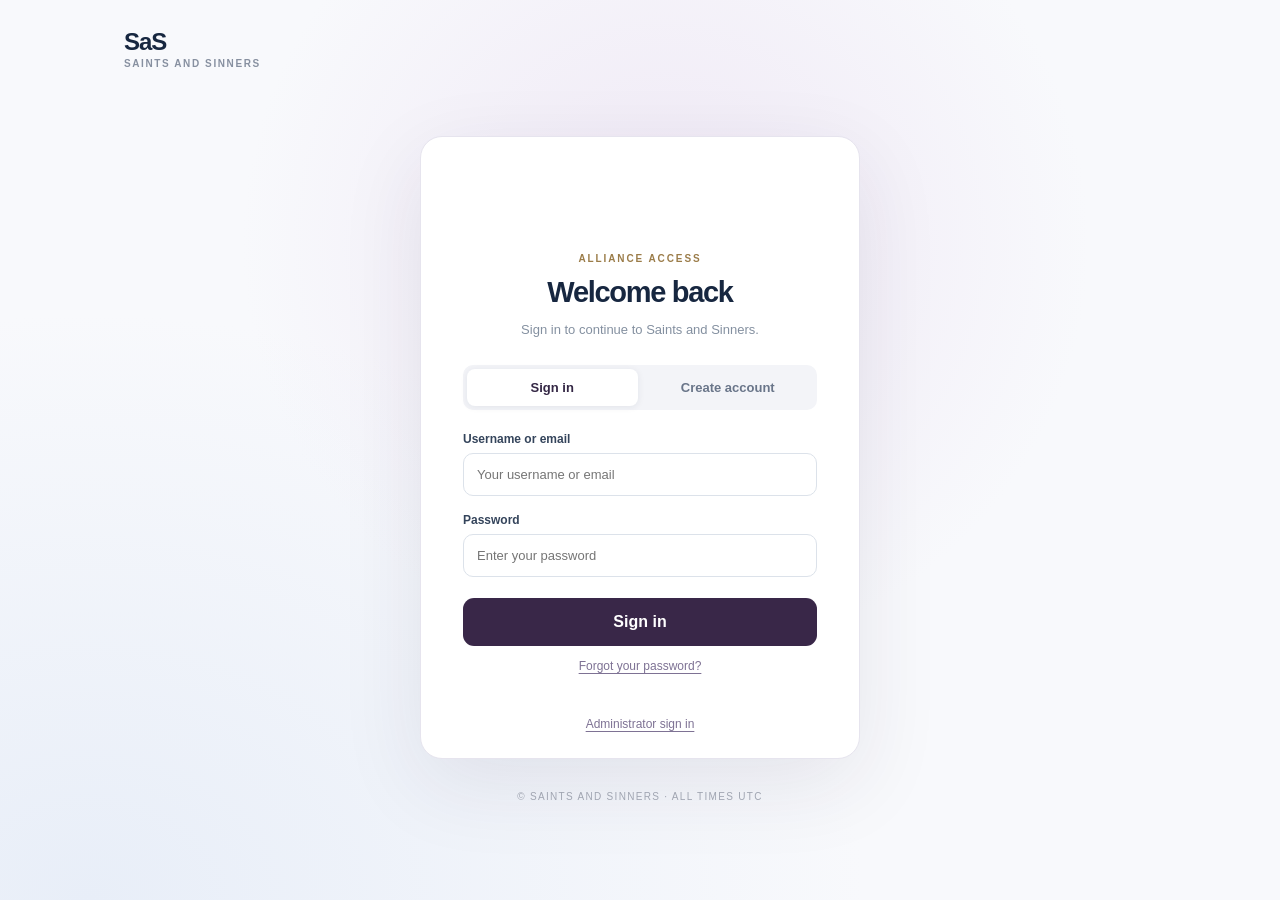
==== index.html @ 8e0b6933 "Make blurred join overlay reusable for private invitations and alliance onboarding" ====
<!doctype html>
<html lang="en">
<head>
  <meta charset="utf-8">
  <meta name="viewport" content="width=device-width, initial-scale=1">
  <meta name="theme-color" content="#f7f8fb">
  <meta name="description" content="Saints and Sinners alliance events, resources and news.">
  <title>SaS | Alliance Website</title>
  <link rel="icon" href="/assets/logo.webp" type="image/webp">
  <link rel="stylesheet" href="/styles.css">
  <script src="/calendar.js" defer></script>
  <script src="/rss.js" defer></script>
  <script src="/unread.js" defer></script>
  <script src="/planner.js" defer></script>
  <script src="/reference-data.js" defer></script>
  <script src="/reference-ui.js" defer></script>
  <script src="/planner-ui.js" defer></script>
  <script src="/messenger-ui.js" defer></script>
  <script src="/app.js" defer></script>
</head>
<body>
  <section id="auth-gate" class="auth-gate" aria-label="SaS account access">
    <div class="auth-brand"><img src="/assets/logo.webp" alt="" width="65" height="65"><div><strong>SaS</strong><span>SAINTS AND SINNERS</span></div></div>
    <div class="auth-card">
      <div class="auth-emblem"><img src="/assets/logo.webp" alt="Saints and Sinners crest" width="96" height="96"></div>
      <p class="auth-eyebrow">ALLIANCE ACCESS</p>
      <h1 id="auth-heading">Welcome back</h1>
      <p id="auth-subheading">Sign in to continue to Saints and Sinners.</p>
      <div class="auth-tabs"><button type="button" class="auth-tab active" data-auth-tab="signin">Sign in</button><button type="button" class="auth-tab" data-auth-tab="register">Create account</button></div>
      <form id="member-login-form" class="auth-form">
        <label for="member-login-name">Username or email</label><input id="member-login-name" autocomplete="username" required placeholder="Your username or email">
        <label for="member-login-password">Password</label><input id="member-login-password" type="password" autocomplete="current-password" required placeholder="Enter your password">
        <button type="submit" class="auth-primary">Sign in</button>
        <button type="button" class="auth-admin-link" id="forgot-password">Forgot your password?</button>
      </form>
      <form id="member-register-form" class="auth-form hidden">
        <label for="member-username">Username</label><input id="member-username" minlength="3" maxlength="32" pattern="[A-Za-z0-9_.-]+" autocomplete="username" required placeholder="Choose a username">
        <label for="member-player">In-game player name</label><input id="member-player" minlength="2" maxlength="60" required placeholder="Your Police Chief name">
        <label for="member-email">Email address</label><input id="member-email" type="email" maxlength="254" autocomplete="email" required placeholder="you@example.com">
        <label for="member-password">Password</label><input id="member-password" type="password" minlength="12" maxlength="128" autocomplete="new-password" required placeholder="At least 12 characters">
        <button type="submit" class="auth-primary">Submit registration</button>
      </form>
      <form id="password-request-form" class="auth-form hidden">
        <label for="reset-identifier">Username, email or in-game name</label>
        <input id="reset-identifier" required maxlength="254" autocomplete="username" placeholder="e.g. ZER, email or OgX">
        <button type="submit" class="auth-primary">Request password change</button>
        <div class="auth-recovery-actions">
          <button type="button" class="auth-admin-link" id="have-reset-code">I have a reset code</button>
          <button type="button" class="auth-admin-link" data-auth-back>Back to sign in</button>
        </div>
      </form>
      <form id="password-complete-form" class="auth-form hidden">
        <label for="reset-username">Username, email or in-game name</label>
        <input id="reset-username" required autocomplete="username">
        <label for="reset-code">Reset code provided by an administrator</label>
        <input id="reset-code" required autocomplete="off">
        <label for="reset-new-password">New password</label>
        <input id="reset-new-password" required type="password" autocomplete="new-password" minlength="12" maxlength="128" placeholder="At least 12 characters">
        <button type="submit" class="auth-primary">Change password</button>
        <button type="button" class="auth-admin-link" data-auth-back>Back to sign in</button>
      </form>
      <p id="auth-feedback" class="auth-feedback" role="status" aria-live="polite"></p>
      <button id="auth-admin" type="button" class="auth-admin-link">Administrator sign in</button>
    </div>
    <span class="auth-bottom">© SAINTS AND SINNERS · ALL TIMES UTC</span>
  </section>

  <div id="entrance" class="entrance">
    <div class="entrance-glow entrance-glow-one" aria-hidden="true"></div>
    <div class="entrance-glow entrance-glow-two" aria-hidden="true"></div>
    <div class="entrance-topline" aria-hidden="true"><span>SaS</span><span>SAINTS AND SINNERS</span></div>
    <div class="entrance-content">
      <div class="entrance-crest" aria-hidden="true">
        <div class="entrance-ring entrance-ring-one"></div>
        <div class="entrance-ring entrance-ring-two"></div>
        <span class="entrance-spark entrance-spark-one"></span>
        <span class="entrance-spark entrance-spark-two"></span>
        <span class="entrance-spark entrance-spark-three"></span>
        <picture class="entrance-picture">
          <source srcset="/assets/crest.avif" type="image/avif">
          <img src="/assets/logo.webp" class="entrance-logo" width="320" height="320" alt="">
        </picture>
      </div>
      <p class="entrance-eyebrow">THE ALLIANCE WEBSITE</p>
      <h1>Welcome to SaS<span class="entrance-dot">.</span></h1>
      <p class="entrance-copy">Everything your alliance needs, in one place.</p>
      <button id="enter-site" type="button" class="enter-button"><span class="enter-button-label">Bring me in!</span><span class="enter-arrow" aria-hidden="true">→</span></button>
      <p class="entrance-hint">Events. Alliance updates. All in one place.</p>
    </div>
    <div class="entrance-bottomline" aria-hidden="true"><span>SAINTS AND SINNERS</span><span>ALL TIMES IN UTC</span></div>
  </div>

  <div id="website" class="website hidden">
    <header class="site-header">
      <div class="header-brand">
        <picture class="header-picture">
          <source srcset="/assets/crest.avif" type="image/avif">
          <img src="/assets/logo.webp" alt="" class="header-logo" width="54" height="54">
        </picture>
        <div><strong>SaS</strong><span>Saints and Sinners</span></div>
        <span class="header-divider"></span><span id="header-section">Events</span>
      </div>
      <div class="header-actions">
        <div class="utc-clock"><span>SERVER TIME (UTC)</span><strong id="clock">--:--:--</strong></div>
        <button class="small-button" id="admin-toggle" type="button">Admin login</button>
      </div>
    </header>

    <div class="layout" id="site-layout">
      <aside id="tools-sidebar" class="tools-sidebar hidden" aria-label="Calculator sections">
        <p class="sidebar-heading">CALCULATORS</p>
        <nav class="tools-nav" aria-label="Calculator navigation">
          <button type="button" data-view="tool-overview">Overview</button>
          <button type="button" data-view="tool-events">Event Points</button>
          <button type="button" data-view="tool-training">Troop Training</button>
          <button type="button" data-view="tool-buildings">Building Costs</button>
          <button type="button" data-view="tool-speedups">Speedups</button>
          <button type="button" data-view="tool-gathering">RSS Gathering</button>
          <span class="tools-nav-heading">GAME GUIDES</span>
          <button type="button" data-view="tool-svs">SvS Prep Week</button>
          <button type="button" data-view="tool-chief">Chief Almighty</button>
          <button type="button" data-view="tool-shards">Hero Star-Up</button>
          <button type="button" data-view="tool-pd">PD L1–30</button>
        </nav>
      </aside>
      <main class="content" id="main-content">
        <section class="page" id="page-events" data-section="events">
          <div class="page-title"><h1>Events</h1><button type="button" class="primary-button admin-only" data-create="events" hidden>Add event</button></div>
          <div class="stats-grid">
            <div class="stat-box"><span>Active Events</span><strong id="events-active">0</strong></div>
            <div class="stat-box"><span>Upcoming Events</span><strong id="events-upcoming">0</strong></div>
          </div>
          <div class="filter-bar">
            <input type="search" id="events-search" placeholder="Search events..." aria-label="Search events">
            <select id="events-category" aria-label="Filter event categories"><option value="">All Categories</option><option>Events</option><option>Deals</option><option>Alliance</option><option>Port Inspection</option><option>Other</option></select>
            <select id="events-status" aria-label="Filter event status"><option value="">All Statuses</option><option value="active">In Progress</option><option value="upcoming">Upcoming</option><option value="ended">Ended</option></select>
          </div>
          <div class="table-container">
            <table class="event-table"><thead><tr><th>Event</th><th>Category</th><th>Start (UTC)</th><th>End (UTC)</th><th>Status</th></tr></thead><tbody id="events-rows"></tbody></table>
          </div>
        </section>

        <section class="page hidden" id="page-alliance" data-section="alliance">
          <div class="page-title"><h1>Alliance Events</h1><button type="button" class="primary-button admin-only" data-create="alliance" hidden>Add alliance event</button></div>
          <div class="stats-grid">
            <div class="stat-box"><span>Active Events</span><strong id="alliance-active">0</strong></div>
            <div class="stat-box"><span>Upcoming Events</span><strong id="alliance-upcoming">0</strong></div>
          </div>
          <div class="filter-bar"><input type="search" id="alliance-search" placeholder="Search alliance events..." aria-label="Search alliance events"><select id="alliance-status" aria-label="Filter status"><option value="">All Statuses</option><option value="active">In Progress</option><option value="upcoming">Upcoming</option><option value="ended">Ended</option></select></div>
          <div class="table-container"><table class="event-table"><thead><tr><th>Event</th><th>Category</th><th>Start (UTC)</th><th>End (UTC)</th><th>Status</th></tr></thead><tbody id="alliance-rows"></tbody></table></div>
        </section>

        <section class="page hidden" id="page-rss" data-section="rss">
          <div class="rss-underlay" inert aria-hidden="true">
          <div class="page-title"><h1>Alliance RSS</h1><div class="rss-title-actions"><button type="button" class="small-button admin-only" id="rss-spend-open" hidden>Spend resources</button><button type="button" class="primary-button admin-only" id="rss-edit" hidden>Edit RSS</button></div></div>
          <div class="rss-resource-grid" aria-label="Alliance resource balances and production rates">
            <article class="rss-resource-card">
              <span class="rss-resource-icon" aria-hidden="true"><svg viewBox="0 0 24 24" fill="none" stroke="currentColor" stroke-width="1.8" stroke-linecap="round"><rect x="8" y="3" width="8" height="18" rx="4" transform="rotate(40 12 12)"/><path d="m7.5 16 2.5 2.5M14.5 5.5 17 8"/></svg></span>
              <div class="rss-resource-info"><span class="rss-resource-name">Ammo</span><strong id="rss-amount-ammo">—</strong><span class="rss-resource-rate" id="rss-rate-ammo">Not recorded</span><span class="rss-resource-limit" id="rss-limit-ammo">Capacity 1.2M</span></div>
            </article>
            <article class="rss-resource-card">
              <span class="rss-resource-icon" aria-hidden="true"><svg viewBox="0 0 24 24" fill="none" stroke="currentColor" stroke-width="1.8" stroke-linejoin="round"><rect x="3" y="6" width="18" height="12" rx="2"/><circle cx="12" cy="12" r="3"/><path d="M6 9h1M17 15h1"/></svg></span>
              <div class="rss-resource-info"><span class="rss-resource-name">Cash</span><strong id="rss-amount-cash">—</strong><span class="rss-resource-rate" id="rss-rate-cash">Not recorded</span><span class="rss-resource-limit" id="rss-limit-cash">Capacity 1.2M</span></div>
            </article>
            <article class="rss-resource-card">
              <span class="rss-resource-icon" aria-hidden="true"><svg viewBox="0 0 24 24" fill="none" stroke="currentColor" stroke-width="1.8" stroke-linejoin="round"><path d="M13 2 5 13h7l-1 9 8-12h-7z"/></svg></span>
              <div class="rss-resource-info"><span class="rss-resource-name">Electricity</span><strong id="rss-amount-electricity">—</strong><span class="rss-resource-rate" id="rss-rate-electricity">Not recorded</span><span class="rss-resource-limit" id="rss-limit-electricity">Capacity 1.2M</span></div>
            </article>
            <article class="rss-resource-card">
              <span class="rss-resource-icon" aria-hidden="true"><svg viewBox="0 0 24 24" fill="none" stroke="currentColor" stroke-width="1.8" stroke-linecap="round"><rect x="6" y="3" width="12" height="18" rx="2"/><path d="M6 8h12M6 16h12M8 5h8M8 19h8"/></svg></span>
              <div class="rss-resource-info"><span class="rss-resource-name">Gas</span><strong id="rss-amount-gas">—</strong><span class="rss-resource-rate" id="rss-rate-gas">Not recorded</span><span class="rss-resource-limit" id="rss-limit-gas">Capacity 1.2M</span></div>
            </article>
          </div>
          <div class="rss-feature-grid">
            <section class="rss-panel">
              <div class="rss-panel-heading"><span class="rss-heading-mark" aria-hidden="true"><svg viewBox="0 0 24 24" fill="none" stroke="currentColor" stroke-width="2" stroke-linejoin="round"><path d="m12 3 9 5-9 5-9-5zM3 12l9 5 9-5M3 16l9 5 9-5"/></svg></span><h2>Alliance Territory</h2></div>
              <div class="rss-territory-content">
                <div class="rss-territory-art" aria-hidden="true">
                  <svg viewBox="0 0 220 180" fill="none">
                    <path d="M0 35 110 0l110 35v108l-110 37L0 143Z" fill="#e7f0f9"/>
                    <path d="m0 85 110-38 110 38M0 124l110-38 110 38M55 17v146M110 0v180M165 17v146" stroke="#c8dceb" stroke-width="1"/>
                    <path d="m48 105 62-46 62 46-62 47z" fill="#c5ddf2" stroke="#8fb4d5" stroke-width="2"/>
                    <path d="m73 104 37-28 37 28v25l-37 29-37-29z" fill="#5082bc"/>
                    <path d="m73 104 37 27 37-27-37-28z" fill="#8fb7e0"/>
                    <path d="M110 131v27M110 76V40M110 40h27l-5 9 5 9h-27" stroke="#335d93" stroke-width="3" stroke-linejoin="round"/>
                    <path d="m48 105 62 47 62-47" stroke="#4988bb" stroke-width="2"/>
                  </svg>
                  <span>Territory overview</span>
                </div>
                <div class="rss-territory-details">
                  <div><h3>Territory Expansion</h3><p id="rss-territory-plan">Alliance HQ and flags expand controlled territory.</p></div>
                  <div><h3>Alliance Buffs</h3><p>Territory bonuses apply while your PD is inside eligible alliance territory.</p></div>
                </div>
              </div>
            </section>
            <section class="rss-panel">
              <div class="rss-panel-heading"><span class="rss-heading-mark" aria-hidden="true"><svg viewBox="0 0 24 24" fill="none" stroke="currentColor" stroke-width="1.8" stroke-linecap="round"><path d="M9 3h6M10 3v6l-6 10a2 2 0 0 0 1.7 3h12.6a2 2 0 0 0 1.7-3L14 9V3M8 15h8"/></svg></span><h2>Alliance Research</h2></div>
              <div class="rss-tech-content">
                <strong id="rss-tech-name">No technology selected</strong>
                <span id="rss-tech-stage" class="rss-tech-stage hidden"></span>
                <p id="rss-tech-plan">Our next technology plan has not been posted yet.</p>
                <div id="rss-tech-countdown-box" class="rss-tech-countdown-box hidden">
                  <span class="rss-countdown-kicker">TIME REMAINING</span>
                  <strong id="rss-tech-time-remaining" class="rss-tech-time-remaining">00:00:00</strong>
                  <span id="rss-tech-time-label" class="rss-tech-time-label">Research in progress</span>
                </div>
                <p id="rss-tech-unreported" class="rss-tech-unreported">No research countdown has been set.</p>
              </div>
            </section>
          </div>
          <section class="rss-panel rss-buffs-panel">
            <div class="rss-panel-heading"><span class="rss-heading-mark" aria-hidden="true"><svg viewBox="0 0 24 24" fill="none" stroke="currentColor" stroke-width="2" stroke-linecap="round"><path d="m13 2-9 12h7l-1 8 10-13h-7z"/></svg></span><h2 id="rss-buffs-heading">Territory Buffs</h2></div>
            <div class="rss-buff-grid">
              <div class="rss-buff"><span class="rss-buff-icon" aria-hidden="true"><svg viewBox="0 0 24 24" fill="none" stroke="currentColor" stroke-width="2" stroke-linecap="round"><path d="M4 20 20 4M4 4l16 16M6 18l-3 3M18 18l3 3"/></svg></span><div><span>Troop Attack</span><strong id="rss-buff-troop_attack">Not set</strong></div></div>
              <div class="rss-buff"><span class="rss-buff-icon" aria-hidden="true"><svg viewBox="0 0 24 24" fill="none" stroke="currentColor" stroke-width="2" stroke-linejoin="round"><path d="M12 2 20 5v6c0 5-4 9-8 11-4-2-8-6-8-11V5z"/><path d="m9 12 2 2 4-4"/></svg></span><div><span>Troop Defense</span><strong id="rss-buff-troop_defense">Not set</strong></div></div>
              <div class="rss-buff"><span class="rss-buff-icon" aria-hidden="true"><svg viewBox="0 0 24 24" fill="none" stroke="currentColor" stroke-width="2" stroke-linejoin="round"><path d="M20.5 8.5c0 5-8.5 11.5-8.5 11.5S3.5 13.5 3.5 8.5a4.5 4.5 0 0 1 8.5-2 4.5 4.5 0 0 1 8.5 2z"/></svg></span><div><span>Troop HP</span><strong id="rss-buff-troop_hp">Not set</strong></div></div>
              <div class="rss-buff"><span class="rss-buff-icon" aria-hidden="true"><svg viewBox="0 0 24 24" fill="none" stroke="currentColor" stroke-width="2" stroke-linecap="round"><path d="M5 21 17 9M13 4l7 7M13 4c4-1 7 1 8 4M3 21h5"/></svg></span><div><span>Resource Gathering</span><strong id="rss-buff-resource_gathering">Not set</strong></div></div>
            </div>
          </section>
          <section class="rss-panel rss-spending-panel">
            <div class="rss-spending-heading"><div class="rss-panel-heading"><span class="rss-heading-mark" aria-hidden="true"><svg viewBox="0 0 24 24" fill="none" stroke="currentColor" stroke-width="2"><path d="M4 7h16M4 12h16M4 17h16"/></svg></span><h2>Resource Spending</h2></div><span class="rss-spending-subtext">Amounts are deducted at the recorded UTC time.</span></div>
            <div class="rss-spending-list" id="rss-spending-list"><p class="rss-empty-spending">No resources spent yet.</p></div>
          </section>
          <div class="rss-footer"><span id="rss-last-updated">No alliance RSS data posted yet.</span><span>Values are entered by alliance staff.</span></div>
          <p class="rss-legacy-note hidden" id="rss-legacy-note"></p>
          </div>
          <div class="rss-construction" role="status">
            <div class="rss-construction-card">
              <span class="rss-construction-mark" aria-hidden="true">✦</span>
              <h2>UNDER CONSTRUCTION</h2>
            </div>
          </div>
        </section>

        <section class="page hidden" id="page-updates" data-section="updates">
          <div class="page-title"><h1>Website Updates</h1><button type="button" class="primary-button admin-only" data-create="updates" hidden>Post update</button></div>
          <div class="post-list" id="updates-list"></div>
        </section>

        <section class="page hidden" id="page-announcements" data-section="announcements">
          <div class="page-title"><h1>HR Announcements</h1><button type="button" class="primary-button admin-only" data-create="announcements" hidden>Post announcement</button></div>
          <div class="post-list" id="announcements-list"></div>
        </section>
        <section class="page hidden" id="page-tool-overview" data-section="tool-overview">
          <div class="page-title"><div><p class="section-kicker">SAINTS AND SINNERS</p><h1>What do you want to calculate?</h1></div></div>
          <div class="tool-welcome">
            <div><strong>Welcome to SaS Tools</strong><span>Pick a tool below. Enter your game values and your results appear automatically.</span></div>
            <span class="tool-welcome-symbol" aria-hidden="true">✦</span>
          </div>
          <div class="tool-feature-grid">
            <button type="button" data-view="tool-events" class="tool-feature"><span>01 · EVENT POINTS</span><strong>How many points will I earn?</strong><small>Select an event and enter the actions you plan.</small><span class="tool-feature-arrow">Open →</span></button>
            <button type="button" data-view="tool-training" class="tool-feature"><span>02 · TROOP TRAINING</span><strong>What will my troops cost?</strong><small>Choose troops, count and optional boost.</small><span class="tool-feature-arrow">Open →</span></button>
            <button type="button" data-view="tool-buildings" class="tool-feature"><span>03 · BUILDING COSTS</span><strong>What does this upgrade cost?</strong><small>Choose a building level to check RSS.</small><span class="tool-feature-arrow">Open →</span></button>
            <button type="button" data-view="tool-speedups" class="tool-feature"><span>04 · SPEEDUPS</span><strong>How many speedups do I need?</strong><small>Enter the time left and see all options.</small><span class="tool-feature-arrow">Open →</span></button>
            <button type="button" data-view="tool-gathering" class="tool-feature"><span>05 · RSS GATHERING</span><strong>How much can I collect?</strong><small>Choose a resource, node and bonus.</small><span class="tool-feature-arrow">Open →</span></button>
            <button type="button" data-view="tool-svs" class="tool-feature"><span>07 · EVENT GUIDE</span><strong>State vs. State Prep Week</strong><small>Chest targets, day-by-day point rates and required items.</small><span class="tool-feature-arrow">Open →</span></button>
            <button type="button" data-view="tool-chief" class="tool-feature"><span>08 · EVENT GUIDE</span><strong>Chief Almighty</strong><small>Seven days of milestones and point calculations.</small><span class="tool-feature-arrow">Open →</span></button>
            <button type="button" data-view="tool-shards" class="tool-feature"><span>09 · HERO GROWTH</span><strong>Hero Star-Up Shards</strong><small>All six steps per star and cumulative totals.</small><span class="tool-feature-arrow">Open →</span></button>
            <button type="button" data-view="tool-pd" class="tool-feature"><span>10 · BUILDING GUIDE</span><strong>PD Office: Level 1–30</strong><small>Costs and base construction time at every level.</small><span class="tool-feature-arrow">Open →</span></button>
            <button type="button" data-view="rss" class="tool-feature"><span>06 · ALLIANCE RSS</span><strong>How much RSS does SaS have?</strong><small>Review production, balances and spending.</small><span class="tool-feature-arrow">Open →</span></button>
          </div>
        </section>

        <section class="page hidden" id="page-tool-svs" data-section="tool-svs">
          <div class="page-title"><div><p class="section-kicker">EVENT GUIDE</p><h1>State vs. State</h1></div></div>
          <div class="reference-intro"><strong>Prep Week Planner</strong><span>Choose a day. See the reward chests and the amount needed for every scoring action.</span></div>
          <div class="tool-panel">
            <p class="tool-footnote">State age days 50–110. Days 1–5 are Prep; day 6 is Final Showdown. Other editions may have different thresholds.</p>
            <div class="reference-days" id="ref-svs-days" role="group" aria-label="SvS event days"></div>
            <div id="ref-svs-content" aria-live="polite"></div>
          </div>
        </section>
        <section class="page hidden" id="page-tool-chief" data-section="tool-chief">
          <div class="page-title"><div><p class="section-kicker">EVENT GUIDE</p><h1>Chief Almighty</h1></div></div>
          <div class="reference-intro"><strong>Daily Reward Planner</strong><span>Seven days, four point chests and scoring actions for each event day.</span></div>
          <div class="tool-panel">
            <p class="tool-footnote">Edition 5, PD under 19, state age days 1–112. Different PD groups/editions need different reward targets—verify against your game.</p>
            <div class="reference-days" id="ref-chief-days" role="group" aria-label="Chief Almighty event days"></div>
            <div id="ref-chief-content" aria-live="polite"></div>
          </div>
        </section>
        <section class="page hidden" id="page-tool-shards" data-section="tool-shards">
          <div class="page-title"><div><p class="section-kicker">HERO GROWTH</p><h1>Hero Star-Up Shards</h1></div></div>
          <div class="reference-intro"><strong>1,065 shards to 5 stars</strong><span>Excludes the initial hero recruitment cost.</span></div>
          <div class="tool-panel">
            <div class="reference-shard-cards" id="ref-shards-cards"></div>
            <div class="table-container"><table class="tool-table ref-table"><thead><tr><th>Star</th><th>Step 1</th><th>Step 2</th><th>Step 3</th><th>Step 4</th><th>Step 5</th><th>Step 6</th><th>Per star</th><th>Cumulative</th></tr></thead><tbody id="ref-shards-table"></tbody></table></div>
          </div>
        </section>
        <section class="page hidden" id="page-tool-pd" data-section="tool-pd">
          <div class="page-title"><div><p class="section-kicker">BUILDING GUIDE</p><h1>PD Office: Levels 1–30</h1></div></div>
          <div class="reference-intro"><strong>Level-by-level upgrade costs</strong><span>Base building time before research, help or other reductions.</span></div>
          <div class="tool-panel">
            <div class="tool-form-grid">
              <label>Current PD Level<select id="ref-pd-current"></select></label>
              <label>Target PD Level<select id="ref-pd-target"></select></label>
            </div>
            <div id="ref-pd-summary" class="tool-stats" aria-live="polite"></div>
            <div class="table-container"><table class="tool-table ref-table"><thead><tr><th>Level</th><th>Ammo</th><th>Cash</th><th>Electricity</th><th>Gas</th><th>Base time</th></tr></thead><tbody id="ref-pd-table"></tbody></table></div>
            <p class="tool-footnote">Values mirror the guide's published display. Some amounts are rounded (K/M), so cumulative totals are estimates, not exact game units.</p>
          </div>
        </section>

        <section class="page hidden" id="page-tool-training" data-section="tool-training">
          <div class="page-title"><h1>Troop Training</h1></div>
          <div class="tool-steps" aria-label="Training calculator instructions"><span><b>1</b> Choose troops</span><span><b>2</b> Enter point target</span><span><b>3</b> See required troops, costs &amp; time</span></div>
          <div class="tool-panel">
            <div class="tool-form-grid">
              <label>Which troops?
                <select id="planner-troop">
                  <option value="guard-9">Guard IX — Honored</option>

                  <option value="biker-9">Biker IX — Honored</option>
                  <option value="marksman-9">Marksman IX — Honored</option>
                  <option value="guard-10">Guard X — Royal</option>
                  <option value="marksman-10">Marksman X — Royal</option>

                </select>
                <div class="locked-troops" aria-label="Unavailable level ten troops">
                  <button class="locked-troop" type="button" data-locked-troop="Royal Biker — T10" aria-label="Biker T10 locked">
                    <svg aria-hidden="true" viewBox="0 0 24 24" width="16" height="16" fill="none" stroke="currentColor" stroke-width="2"><rect x="5" y="10" width="14" height="11" rx="2"/><path d="M8 10V7a4 4 0 0 1 8 0v3"/></svg>Biker X
                  </button>
                </div>
              </label>
              <label>How many Event Points do you want?<input id="planner-target-points" type="number" min="0" step="1" value="1072170"></label>
              <input id="planner-count" type="hidden" value="722">
              <label>Actual time in-game for 722 troops
                <input id="planner-actual-sample" type="text" inputmode="text" autocomplete="off" spellcheck="false"
                  placeholder="e.g. 08:15:30 or 1d 02:15:30" aria-describedby="planner-actual-help">
                <small id="planner-actual-help" class="tool-footnote">Enter the training time your game shows for 722 of the selected troops. Saved separately for each troop type.</small>
              </label>
            </div>
            <button id="planner-capacity" class="capacity-toggle" type="button" aria-pressed="false"><span><strong class="capacity-title">Training Capacity UP (2h)</strong><small>Optional · +200% capacity means 3× troops, RSS and time</small></span><strong id="planner-capacity-state">OFF</strong></button>
            <h2 class="tool-subtitle">Troops needed for your point target</h2>
            <p class="tool-footnote">Origin Time comes from the troop screenshots. Actual Time uses the training time you see in-game, which may be shorter. Phase 3 scoring: Level IX = 1,485 points and Level X = 1,960 points per troop.</p>
            <div class="tool-stats" id="planner-training-results" aria-live="polite"></div>
            <div class="tool-metadata" id="planner-training-notes"></div>
            <div class="tool-actions">
              <button type="button" id="planner-send-speedups" class="small-button">Calculate speedups →</button>
              <button type="button" id="planner-send-event" class="small-button">Officer event points →</button>
            </div>
            <details class="tool-settings"><summary>How is training time calculated?</summary><p class="tool-footnote">The screenshot Origin Time is for 722 troops. Actual Time is calculated from the actual 722-troop duration you enter for the selected troop type. Both times scale with the number of troops. Because the available screenshots do not establish every actual time, no reduction is assumed. With Training Capacity UP enabled, the number of troops may be rounded up to a complete threefold batch.</p></details>
          </div>
        </section>

        <section class="page hidden" id="page-tool-buildings" data-section="tool-buildings">
          <div class="page-title"><h1>Building Costs</h1></div>
          <div class="tool-steps"><span><b>1</b> Choose upgrade level</span><span><b>2</b> Check required RSS</span></div>
          <div class="tool-panel">
            <div class="tool-form-grid">
              <label>Building<select disabled><option>Chief's Office</option></select></label>
              <label>Upgrade to level<select id="planner-building-level">
                <option value="10">Level 10</option><option value="11">Level 11</option>
                <option value="15">Level 15</option><option value="20">Level 20</option>
              </select></label>
            </div>
            <div id="planner-building-results" class="tool-stats" aria-live="polite"></div>
            <div class="table-container"><table class="tool-table"><thead><tr><th>To level</th><th>Cash</th><th>Ammo</th><th>Electricity</th><th>Gas</th></tr></thead><tbody id="planner-building-table"></tbody></table></div>
            <p class="tool-footnote">These are individual upgrade costs to the displayed level, not totals from level 1 or for a level range. Missing levels are deliberately not estimated as exact game costs.</p>
            <details class="tool-settings"><summary>Chief's Office: full-build total</summary>
              <div class="tool-stats">
                <div class="tool-stat"><span>Cash</span><strong>3.22B</strong></div>
                <div class="tool-stat"><span>Ammo</span><strong>3.21B</strong></div>
                <div class="tool-stat"><span>Electricity</span><strong>633.1M</strong></div>
                <div class="tool-stat"><span>Gas</span><strong>161.1M</strong></div>
                <div class="tool-stat"><span>Electro Cores</span><strong>5,715</strong></div>
                <div class="tool-stat"><span>Base building time</span><strong>~480 days</strong></div>
              </div>
              <p class="tool-footnote">Approximate total for full progression to Electro 5 from the public guide; it is not the price of the selected single upgrade.</p>
            </details>
            <details class="tool-settings"><summary>Joint Confiscation Point</summary>
              <div class="tool-stats">
                <div class="tool-stat"><span>Ammo</span><strong>200K</strong></div>
                <div class="tool-stat"><span>Cash</span><strong>200K</strong></div>
                <div class="tool-stat"><span>Electricity</span><strong>200K</strong></div>
                <div class="tool-stat"><span>Gas</span><strong>200K</strong></div>
              </div>
              <p class="tool-footnote">Total 800K alliance RSS for a Joint Confiscation Point. These are treasury costs, not the individual player's gathering expenses.</p>
            </details>
          </div>
        </section>

        <section class="page hidden" id="page-tool-events" data-section="tool-events">
          <div class="page-title"><h1>Event Points</h1></div>
          <div class="tool-steps"><span><b>1</b> Select phase</span><span><b>2</b> Enter planned actions</span><span><b>3</b> See your score</span></div>
          <div class="tool-panel">
            <div class="tool-form-grid">
              <label>Which event phase?<select id="planner-phase">
                <option value="1">Phase 1 — PD Construction</option>
                <option value="3">Phase 3 — Officer Training</option>
                <option value="4">Phase 4 — Resource Confiscation</option>
                <option value="5">Phase 5 — Power Sprint</option>
                <option value="faceoff">Alliance Faceoff — Gathering (Day 1/3)</option>
              </select></label>
              <label>Points you want to reach<input id="planner-target" type="number" min="0" step="1" value="1000000"></label>
            </div>
            <p class="tool-small-label">Enter how much you plan to do</p>
            <div id="planner-event-fields" class="tool-inputs"></div>
            <div class="tool-total" aria-live="polite">
              <span>Estimated event points</span><strong id="planner-event-total">0</strong>
              <small id="planner-event-remaining"></small>
            </div>
            <details class="tool-settings"><summary>Custom point values</summary>
              <div id="planner-custom-points" class="tool-form-grid"></div>
              <div class="tool-actions"><button type="button" class="small-button" id="planner-reset-rates">Reset Values</button></div>
              <p class="tool-footnote">Custom scoring values are saved on this device, for your account only. Event phases are separate from Alliance Faceoff.</p>
            </details>
            <p class="tool-footnote" id="planner-event-source"></p>
          </div>
        </section>

        <section class="page hidden" id="page-tool-speedups" data-section="tool-speedups">
          <div class="page-title"><h1>Speedups</h1></div>
          <div class="tool-steps"><span><b>1</b> Enter time left</span><span><b>2</b> See speedups needed</span></div>
          <div class="tool-panel">
            <div class="tool-form-grid">
              <label>Days<input type="number" min="0" max="365" step="1" value="1" id="planner-speed-days"></label>
              <label>Hours<input type="number" min="0" max="23" step="1" value="0" id="planner-speed-hours"></label>
              <label>Minutes<input type="number" min="0" max="59" step="1" value="0" id="planner-speed-minutes"></label>
            </div>
            <div class="tool-total"><span>Time to skip</span><strong id="planner-speed-total">24h</strong></div>
            <h2 class="tool-subtitle">Choose one speedup type</h2>
            <div class="tool-stats" id="planner-speed-singles" aria-live="polite"></div>
            <h2 class="tool-subtitle">Or use the speedups you already have</h2>
            <div class="tool-form-grid" id="planner-speed-inventory">
              <label>1 minute<input type="number" min="0" step="1" data-speed-owned="1m" value="0"></label>
              <label>5 minutes<input type="number" min="0" step="1" data-speed-owned="5m" value="0"></label>
              <label>1 hour<input type="number" min="0" step="1" data-speed-owned="1h" value="0"></label>
              <label>3 hours<input type="number" min="0" step="1" data-speed-owned="3h" value="0"></label>
              <label>8 hours<input type="number" min="0" step="1" data-speed-owned="8h" value="0"></label>
            </div>
            <div id="planner-speed-mix" class="tool-total" aria-live="polite"></div>
            <p class="tool-footnote">The combined suggestion uses the longest available speedups first and may not always be the mathematically optimal mix. The single-type counts round up when necessary.</p>
          </div>
        </section>

        <section class="page hidden" id="page-tool-gathering" data-section="tool-gathering">
          <div class="page-title"><h1>RSS Gathering</h1></div>
          <div class="tool-steps"><span><b>1</b> Choose RSS &amp; node</span><span><b>2</b> Add bonus</span><span><b>3</b> See RSS per hour</span></div>
          <div class="tool-panel">
            <div class="tool-form-grid">
              <label>Resource<select id="planner-gather-type"><option value="ammo">Ammo</option><option value="cash">Cash</option><option value="electricity">Electricity</option><option value="gas">Gas</option></select></label>
              <label>Node level<select id="planner-gather-level"><option>1</option><option>2</option><option>3</option><option>4</option><option>5</option><option>6</option><option>7</option><option selected>8</option></select></label>
              <label>Total gathering bonus (%)<input id="planner-gather-bonus" type="number" min="0" step="0.1" value="0"></label>
            </div>
            <div id="planner-gather-results" class="tool-total" aria-live="polite"></div>
            <div class="table-container"><table class="tool-table"><thead><tr><th>Node level</th><th>Ammo/h</th><th>Cash/h</th><th>Electricity/h</th><th>Gas/h</th></tr></thead><tbody id="planner-gather-table"></tbody></table></div>
            <p class="tool-footnote">Estimated gathering rates excluding officer carrying capacity, remaining node resources and any bonuses not entered above.</p>
          </div>
        </section>

        <section class="page hidden" id="page-messenger" data-section="messenger">
          <div class="page-title messenger-titlebar">
            <div><p class="section-kicker">SAINTS AND SINNERS</p><h1>SaS Messenger</h1></div>
            <span class="messenger-page-unread" id="messenger-page-unread" hidden>0 unread</span>
          </div>
          <div class="messenger-shell" id="messenger-shell">
            <aside class="messenger-list" aria-label="Conversations">
              <div class="messenger-list-heading">
                <strong>Messages</strong>
                <span class="messenger-unread-count" id="messenger-list-unread" hidden>0</span>
              </div>
              <button type="button" class="messenger-create-group" id="messenger-create-group">+ Create Group</button>
              <p class="messenger-list-help">Find approved players or choose a group to start chatting.</p>
              <label class="messenger-search-label" for="messenger-search"><span class="sr-only">Find a player</span>
                <svg width="17" height="17" viewBox="0 0 24 24" fill="none" stroke="currentColor" stroke-width="1.8" aria-hidden="true"><circle cx="11" cy="11" r="7"/><path d="m16.5 16.5 4.5 4.5"/></svg>
                <input id="messenger-search" type="search" autocomplete="off" placeholder="Find a player...">
              </label>
              <div class="messenger-contact-list" id="messenger-contact-list" role="list">
                <p class="messenger-loading">Loading conversations…</p>
              </div>
            </aside>
            <div class="messenger-chat" id="messenger-chat">
              <div class="messenger-chat-header">
                <button type="button" id="messenger-back" class="messenger-back" aria-label="Back to conversations">
                  <svg width="19" height="19" viewBox="0 0 24 24" fill="none" stroke="currentColor" stroke-width="2" aria-hidden="true"><path d="m15 18-6-6 6-6"/></svg>
                </button>
                <div class="messenger-avatar messenger-active-avatar" id="messenger-active-avatar" aria-hidden="true">SaS</div>
                <div class="messenger-chat-identity">
                  <strong id="messenger-active-name">SaS Messenger</strong>
                  <span id="messenger-active-detail">Select a conversation to get started.</span>
                </div>
              </div>
              <div class="messenger-history" id="messenger-history" role="log" aria-live="polite" aria-relevant="additions text">
                <div class="messenger-empty">No Conversation has been Made</div>
              </div>
              <div class="messenger-alliance-lock" id="messenger-alliance-lock" hidden>
                <div class="messenger-alliance-blur" aria-hidden="true">
                  <div class="messenger-blur-bubble"></div>
                  <div class="messenger-blur-bubble short"></div>
                  <div class="messenger-blur-bubble"></div>
                </div>
                <div class="messenger-join-content">
                  <strong id="messenger-join-title">SaS - Group Chat</strong>
                  <p id="messenger-join-description">Join the group to read its messages and take part in the conversation.</p>
                  <button id="messenger-join-alliance" type="button">Join SaS Group</button>
                </div>
              </div>
              <form class="messenger-compose" id="messenger-compose">
                <label class="sr-only" for="messenger-message">Your message</label>
                <input id="messenger-message" autocomplete="off" maxlength="2000" placeholder="Write a message..." disabled required>
                <button type="submit" id="messenger-send" disabled aria-label="Send message" title="Send message">
                  <svg width="19" height="19" viewBox="0 0 24 24" fill="none" stroke="currentColor" stroke-width="2" aria-hidden="true"><path d="m22 2-7 20-4-9-9-4Z"/><path d="M22 2 11 13"/></svg>
                </button>
              </form>
              <p class="messenger-error" id="messenger-error" role="status" hidden></p>
            </div>
          </div>
        </section>
        <section class="page hidden" id="page-accounts" data-section="accounts">
          <div class="page-title"><div><p class="section-kicker">ADMINISTRATION</p><h1>SaS – Accounts</h1></div></div>
          <div class="stats-grid accounts-stats">
            <div class="stat-box"><span>Pending requests</span><strong id="accounts-pending">0</strong></div>
            <div class="stat-box"><span>Approved players</span><strong id="accounts-approved">0</strong></div>
            <div class="stat-box"><span>Rejected requests</span><strong id="accounts-rejected">0</strong></div>
          </div>
          <div class="filter-bar"><input id="accounts-search" type="search" placeholder="Search players or email..." aria-label="Search accounts"><select id="accounts-filter" aria-label="Filter accounts"><option value="">All accounts</option><option value="pending">Pending</option><option value="approved">Approved</option><option value="rejected">Rejected</option></select></div>
          <div id="accounts-list" class="accounts-list"></div>
          <div class="page-title" style="margin-top:32px"><h2>Password change requests <span id="password-requests-badge" class="nav-unread" hidden>0</span></h2><button type="button" class="small-button" id="password-requests-refresh">Refresh requests</button></div>
          <p class="accounts-muted">New requests appear here. Approve to generate a one-time code and share it privately. Reviewed requests disappear from this list after 48 hours; unused codes expire after 1 hour.</p>
          <div id="password-requests-list" class="accounts-list"></div>
          <div class="page-title" style="margin-top:32px"><h2>Moderation &amp; Ban Queue</h2><div class="ban-queue-controls"><button type="button" class="small-button" id="ban-queue-refresh">Refresh bans</button><button type="button" class="account-delete" id="ban-queue-cancel-all" hidden>Cancel All Pending Bans</button></div></div>
          <p class="accounts-muted">Bans activate 2 hours after submission. Cancel a pending ban before activation, or lift it afterward.</p>
          <div class="ban-queue-list" id="ban-queue-list" aria-live="polite"></div>
          <div class="page-title" style="margin-top:32px"><h2>Discord notifications</h2><button type="button" class="small-button" id="discord-status-refresh">Refresh status</button></div>
          <p class="accounts-muted">Check each webhook configuration and send a test message directly from the admin panel.</p>
          <div class="discord-status-grid" id="discord-status-grid" aria-live="polite">
            <p class="accounts-muted">Loading notification channels…</p>
          </div>
        </section>
      </main>

      <aside class="right-sidebar" aria-label="Website navigation">
        <div class="sidebar-identity"><picture class="sidebar-picture"><source srcset="/assets/crest.avif" type="image/avif"><img src="/assets/logo.webp" alt="Saints and Sinners logo" width="88" height="88"></picture><strong>Saints and Sinners</strong><span>Alliance Website</span></div>
        <p class="sidebar-heading">EXPLORE <span class="mobile-nav-hint">← Swipe to see more →</span></p>
        <nav class="sidebar-nav">
          <button type="button" data-view="events" class="selected"><span>Events</span><span class="nav-unread" data-unread="events" hidden aria-label="No new updates">0</span></button>
          <button type="button" data-view="alliance"><span>Alliance Events</span><span class="nav-unread" data-unread="alliance" hidden aria-label="No new updates">0</span></button>
          <button type="button" data-view="rss"><span>Alliance RSS</span><span class="nav-unread" data-unread="rss" hidden aria-label="No new updates">0</span></button>
          <button type="button" data-view="updates"><span>Website Updates</span><span class="nav-unread" data-unread="updates" hidden aria-label="No new updates">0</span></button>
          <button type="button" data-view="announcements"><span>HR Announcements</span><span class="nav-unread" data-unread="announcements" hidden aria-label="No new updates">0</span></button>
          <button type="button" data-view="messenger"><span>SaS Messenger</span><span id="messenger-nav-unread" class="nav-unread" hidden aria-label="No unread messages">0</span></button>
          <span class="nav-group-label">TOOLS</span>
          <button type="button" data-view="tool-overview"><span>Calculators</span><span class="nav-hint">10 sections</span></button>
          <button type="button" class="admin-only" data-view="accounts" hidden><span>SaS – Accounts</span><span id="accounts-badge" class="nav-unread" hidden>0</span></button>
        </nav>
        <div class="sidebar-footer"><span>SaS Alliance</span><span>All event times are UTC.</span></div>
      </aside>
    </div>

    <div id="toast" class="toast" role="status" aria-live="polite"></div>
  </div>

  <dialog id="confirm-action-dialog" class="dialog confirm-action-dialog" aria-labelledby="confirm-action-title" aria-describedby="confirm-action-message">
    <div class="dialog-top">
      <div><span class="section-kicker">SAINTS AND SINNERS</span><h2 id="confirm-action-title">Please confirm</h2></div>
      <button type="button" class="close-button" data-confirm-choice="cancel" aria-label="Close">×</button>
    </div>
    <p id="confirm-action-message" class="confirm-action-message"></p>
    <p class="form-error" id="confirm-action-error" aria-live="polite"></p>
    <div class="dialog-actions">
      <button type="button" class="small-button" data-confirm-choice="cancel">Cancel</button>
      <button type="button" class="danger-button confirm-action-submit" data-confirm-choice="accept">Delete permanently</button>
    </div>
  </dialog>

  <dialog id="ban-dialog" class="dialog">
    <form id="ban-form">
      <div class="dialog-top">
        <div><span class="section-kicker">ADMIN MODERATION</span><h2>Schedule account ban</h2></div>
        <button type="button" class="close-button" data-close="ban-dialog" aria-label="Close">×</button>
      </div>
      <input id="ban-member-id" type="hidden">
      <p id="ban-member-name" class="form-intro"></p>
      <label for="ban-kind">Ban type</label>
      <select id="ban-kind" required>
        <option value="ip">IP Ban</option>
        <option value="email">Email Ban</option>
        <option value="name">Name Ban (Username &amp; In-game Name)</option>
        <option value="everything">Everything Ban</option>
      </select>
      <p class="accounts-muted" id="ban-ip-warning">IP bans use the verified network address recorded at sign-in. Shared networks may affect other players.</p>
      <label for="ban-reason">Reason (optional)</label>
      <textarea id="ban-reason" maxlength="500" rows="3" placeholder="Reason for moderation"></textarea>
      <div class="ban-delay-info"><strong>2-hour waiting period</strong><span>This ban will not take effect immediately. It can be cancelled from the queue.</span></div>
      <p id="ban-error" class="form-error" aria-live="polite"></p>
      <div class="dialog-actions">
        <button type="button" class="small-button" data-close="ban-dialog">Cancel</button>
        <button type="submit" class="danger-button">Add to ban queue</button>
      </div>
    </form>
  </dialog>
  <dialog id="account-edit-dialog" class="dialog">
    <form id="account-edit-form">
      <div class="dialog-top"><div><span class="section-kicker">SaS – ACCOUNTS</span><h2>Edit player account</h2></div><button type="button" class="close-button" data-close="account-edit-dialog" aria-label="Close">×</button></div>
      <input type="hidden" id="account-edit-id">
      <label for="account-edit-player">In-game name</label>
      <input id="account-edit-player" required minlength="2" maxlength="60">
      <label for="account-edit-username">Username</label>
      <input id="account-edit-username" required minlength="3" maxlength="32" pattern="[A-Za-z0-9_.-]+">
      <label for="account-edit-email">Email</label>
      <input id="account-edit-email" required type="email" maxlength="254">
      <p id="account-edit-error" class="form-error" aria-live="polite"></p>
      <div class="dialog-actions"><button type="button" class="small-button" data-close="account-edit-dialog">Cancel</button><button type="submit" class="primary-button">Save account</button></div>
    </form>
  </dialog>

  <dialog id="messenger-group-dialog" class="dialog messenger-group-dialog">
    <form id="messenger-group-form">
      <div class="dialog-top"><div><span class="section-kicker">SAS MESSENGER</span><h2>Create private group</h2></div>
        <button type="button" class="close-button" data-close="messenger-group-dialog" aria-label="Close">×</button></div>
      <p class="accounts-muted">Only selected members can see this group or read its messages.</p>
      <label for="messenger-group-name">Group name</label>
      <input id="messenger-group-name" maxlength="60" minlength="3" required placeholder="e.g. SvS Team">
      <label for="messenger-group-player-search">Find players</label>
      <input id="messenger-group-player-search" type="search" placeholder="Search username or in-game name">
      <div id="messenger-group-players" class="messenger-player-picker" role="group" aria-label="Select group participants"></div>
      <p id="messenger-group-selected" class="accounts-muted">0 players selected</p>
      <p id="messenger-group-error" class="form-error" aria-live="polite"></p>
      <div class="dialog-actions">
        <button type="button" class="small-button" data-close="messenger-group-dialog">Cancel</button>
        <button type="submit" class="primary-button">Create Group</button>
      </div>
    </form>
  </dialog>
  <dialog id="account-detail-dialog" class="dialog">
    <div class="dialog-top"><div><span class="section-kicker">SaS – ACCOUNTS</span><h2>Player account details</h2></div>
      <button type="button" class="close-button" data-close="account-detail-dialog" aria-label="Close">×</button></div>
    <div class="account-detail-grid">
      <div><span>In-game name</span><strong id="account-detail-player"></strong></div>
      <div><span>Username</span><strong id="account-detail-username"></strong></div>
      <div><span>Email</span><div class="private-email-field"><strong id="account-detail-email" class="private-email-masked">••••••••••••</strong><button type="button" id="account-detail-email-toggle" class="private-email-eye" aria-label="Show email" aria-pressed="false" title="Show email"><svg class="private-eye-open" width="19" height="19" viewBox="0 0 24 24" fill="none" stroke="currentColor" stroke-width="1.8" aria-hidden="true"><path d="M2 12s3.5-7 10-7 10 7 10 7-3.5 7-10 7S2 12 2 12Z"/><circle cx="12" cy="12" r="3"/></svg><svg class="private-eye-closed" width="19" height="19" viewBox="0 0 24 24" fill="none" stroke="currentColor" stroke-width="1.8" aria-hidden="true"><path d="M3 3l18 18M10 5.2A11 11 0 0 1 12 5c6.5 0 10 7 10 7a16 16 0 0 1-3.2 4M6.6 6.6A17 17 0 0 0 2 12s3.5 7 10 7a10 10 0 0 0 4.3-.9"/><path d="M10 10a3 3 0 0 0 4 4"/></svg></button></div></div>
      <div><span>Password</span><strong>Protected · Cannot be viewed</strong></div>
      <div><span>Account status</span><strong id="account-detail-status"></strong></div>
      <div><span>Created (UTC)</span><strong id="account-detail-created"></strong></div>
      <div><span>Review message</span><strong id="account-detail-review"></strong></div>
    </div>
    <div class="dialog-actions"><button type="button" class="small-button" data-close="account-detail-dialog">Close</button></div>
  </dialog>

  <dialog id="reset-approve-dialog" class="dialog">
    <form id="reset-approve-form">
      <div class="dialog-top">
        <div><span class="section-kicker">PASSWORD RECOVERY</span><h2>Approve password change?</h2></div>
        <button class="close-button" type="button" data-close="reset-approve-dialog" aria-label="Close">×</button>
      </div>
      <input type="hidden" id="reset-approve-id">
      <p id="reset-approve-player" class="form-intro"></p>
      <p>A one-time reset code will be generated. Share it privately with the correct player. The code expires after 1 hour.</p>
      <p id="reset-approve-error" class="form-error" aria-live="polite"></p>
      <div class="dialog-actions"><button type="button" class="small-button" data-close="reset-approve-dialog">Cancel</button><button type="submit" class="primary-button">Approve &amp; generate code</button></div>
    </form>
  </dialog>
  <dialog id="locked-troop-dialog" class="dialog">
    <div class="dialog-top"><div><span class="section-kicker">TROOP TRAINING</span><h2>Currently locked</h2></div>
      <button type="button" class="close-button" data-close="locked-troop-dialog" aria-label="Close">×</button></div>
    <div class="locked-troop-notice">
      <svg aria-hidden="true" width="27" height="27" viewBox="0 0 24 24" fill="none" stroke="currentColor" stroke-width="1.8"><rect x="5" y="10" width="14" height="11" rx="2"/><path d="M8 10V7a4 4 0 0 1 8 0v3"/></svg>
      <p>This option is currently locked.</p>
    </div>
    <div class="dialog-actions"><button type="button" class="primary-button" data-close="locked-troop-dialog">OK</button></div>
  </dialog>

  <dialog id="reset-code-dialog" class="dialog">
    <div class="dialog-top"><div><span class="section-kicker">PASSWORD RECOVERY</span><h2>One-time reset code</h2></div>
      <button type="button" class="close-button" data-close="reset-code-dialog" aria-label="Close">×</button></div>
    <p>Share this code privately with the player. It can only be used once, expires in one hour, and will not be shown again.</p>
    <textarea id="admin-reset-code" readonly rows="2" aria-label="One-time password reset code"></textarea>
    <div class="dialog-actions"><button type="button" class="small-button" data-close="reset-code-dialog">Close</button><button type="button" class="primary-button" id="copy-reset-code">Copy reset code</button></div>
  </dialog>

  <dialog id="reset-review-dialog" class="dialog">
    <form id="reset-review-form">
      <div class="dialog-top"><div><span class="section-kicker">PASSWORD RECOVERY</span><h2>Reject password change</h2></div>
        <button type="button" class="close-button" data-close="reset-review-dialog" aria-label="Close">×</button></div>
      <input type="hidden" id="reset-review-id">
      <label for="reset-review-message">Reason for rejection</label>
      <textarea id="reset-review-message" minlength="3" maxlength="500" rows="3" required placeholder="Why is this request being declined?"></textarea>
      <p class="form-error" id="reset-review-error" aria-live="polite"></p>
      <div class="dialog-actions"><button type="button" class="small-button" data-close="reset-review-dialog">Cancel</button><button type="submit" class="danger-button">Reject request</button></div>
    </form>
  </dialog>

  <dialog id="review-dialog" class="dialog">
    <form id="review-form">
      <div class="dialog-top"><div><span class="section-kicker">ACCOUNT MANAGEMENT</span><h2>Reject application</h2></div><button type="button" data-close="review-dialog" class="close-button" aria-label="Close">×</button></div>
      <input id="review-id" type="hidden">
      <p id="review-player"></p>
      <label for="review-message">Reason for rejection</label>
      <textarea id="review-message" rows="4" minlength="3" maxlength="500" required placeholder="Explain why this player cannot be approved."></textarea>
      <p id="review-error" class="form-error" aria-live="polite"></p>
      <div class="dialog-actions"><button type="button" class="small-button" data-close="review-dialog">Cancel</button><button class="danger-button" type="submit">Reject application</button></div>
    </form>
  </dialog>

  <dialog id="detail-dialog" class="dialog">
    <div class="dialog-top"><div><span class="section-kicker">EVENT DETAILS</span><h2 id="detail-title"></h2></div><button type="button" data-close="detail-dialog" class="close-button" aria-label="Close">×</button></div>
    <div class="detail-countdown-box"><span>EVENT COUNTDOWN</span><strong id="detail-countdown"></strong></div>
    <div id="detail-body" class="detail-body"></div>
    <div class="calendar-actions"><a id="google-calendar-link" class="calendar-link" href="https://calendar.google.com/calendar/" target="_blank" rel="noopener noreferrer">Add to Google Calendar</a><button type="button" id="download-calendar" class="calendar-link">Download calendar file (.ics)</button></div>
    <div class="dialog-actions"><button type="button" class="small-button" data-close="detail-dialog">Close</button><button type="button" class="primary-button admin-only" id="detail-edit" hidden>Edit</button></div>
  </dialog>

  <dialog id="entry-dialog" class="dialog">
    <form id="entry-form">
      <div class="dialog-top"><div><span class="section-kicker">ALLIANCE WEBSITE</span><h2 id="entry-heading">Add entry</h2></div><button type="button" data-close="entry-dialog" class="close-button" aria-label="Close">×</button></div>
      <input type="hidden" id="entry-id"><input type="hidden" id="entry-kind">
      <label for="entry-title">Title</label><input id="entry-title" maxlength="120" required placeholder="Event or post title">
      <div id="event-fields">
        <label for="entry-category">Category</label><select id="entry-category"><option>Events</option><option>Deals</option><option>Alliance</option><option>Port Inspection</option><option>Other</option></select>
        <div class="form-columns"><div><label for="entry-start">Start (UTC)</label><input id="entry-start" placeholder="YYYY-MM-DD HH:MM:SS" maxlength="19"></div><div><label for="entry-end">End (UTC)</label><input id="entry-end" placeholder="YYYY-MM-DD HH:MM:SS" maxlength="19"></div></div>
        <label for="entry-rewards">Rewards</label><textarea id="entry-rewards" maxlength="1600" rows="2" placeholder="What rewards can players receive?"></textarea>
        <label for="entry-points">Points / Milestones</label><textarea id="entry-points" maxlength="1400" rows="2" placeholder="Example: Chest 1 — 30K points, Chest 2 — 100K points"></textarea>
        <label for="entry-scoring">How to Earn Points</label><textarea id="entry-scoring" maxlength="3500" rows="3" placeholder="Explain which upgrades, actions or items award event points."></textarea>
      </div>
      <div id="author-field" class="hidden"><label for="entry-author">Announcement from</label><select id="entry-author"><option>R4</option><option>R5</option></select></div>
      <label for="entry-details" id="details-label">Details</label><textarea id="entry-details" maxlength="5000" rows="4" placeholder="Add more information"></textarea>
      <p class="form-error" id="entry-error" aria-live="polite"></p>
      <div class="dialog-actions"><button type="button" class="danger-button hidden" id="entry-delete">Delete</button><button type="button" class="small-button" data-close="entry-dialog">Cancel</button><button type="submit" class="primary-button">Save</button></div>
    </form>
  </dialog>

  <dialog id="rss-dialog" class="dialog rss-editor">
    <form id="rss-form">
      <div class="dialog-top"><div><span class="section-kicker">ALLIANCE RSS</span><h2>Edit alliance resources</h2></div><button type="button" data-close="rss-dialog" class="close-button" aria-label="Close">×</button></div>
      <p class="form-intro">Balances are the starting amounts at the moment you save. The website adds the hourly income, stops at the capacity, and subtracts spending in time order. Saving a new balance starts a fresh calculation without deleting the spending history.</p>
      <fieldset class="rss-editor-group"><legend>Resources</legend>
        <div class="rss-edit-resource"><strong>Ammo</strong><div class="form-columns"><div><label for="rss-stock-ammo">Current balance</label><input id="rss-stock-ammo" type="number" min="0" step="0.01" placeholder="e.g. 21200"></div><div><label for="rss-income-ammo">Per hour</label><input id="rss-income-ammo" type="number" min="0" step="0.01" placeholder="e.g. 122400"></div><div class="rss-limit-input"><label for="rss-cap-ammo">Maximum capacity</label><input id="rss-cap-ammo" type="number" min="1" step="0.01" value="1200000"></div></div></div>
        <div class="rss-edit-resource"><strong>Cash</strong><div class="form-columns"><div><label for="rss-stock-cash">Current balance</label><input id="rss-stock-cash" type="number" min="0" step="0.01"></div><div><label for="rss-income-cash">Per hour</label><input id="rss-income-cash" type="number" min="0" step="0.01"></div><div class="rss-limit-input"><label for="rss-cap-cash">Maximum capacity</label><input id="rss-cap-cash" type="number" min="1" step="0.01" value="1200000"></div></div></div>
        <div class="rss-edit-resource"><strong>Electricity</strong><div class="form-columns"><div><label for="rss-stock-electricity">Current balance</label><input id="rss-stock-electricity" type="number" min="0" step="0.01"></div><div><label for="rss-income-electricity">Per hour</label><input id="rss-income-electricity" type="number" min="0" step="0.01"></div><div class="rss-limit-input"><label for="rss-cap-electricity">Maximum capacity</label><input id="rss-cap-electricity" type="number" min="1" step="0.01" value="1200000"></div></div></div>
        <div class="rss-edit-resource"><strong>Gas</strong><div class="form-columns"><div><label for="rss-stock-gas">Current balance</label><input id="rss-stock-gas" type="number" min="0" step="0.01"></div><div><label for="rss-income-gas">Per hour</label><input id="rss-income-gas" type="number" min="0" step="0.01"></div><div class="rss-limit-input"><label for="rss-cap-gas">Maximum capacity</label><input id="rss-cap-gas" type="number" min="1" step="0.01" value="1200000"></div></div></div>
      </fieldset>
      <fieldset class="rss-editor-group"><legend>Territory and technology</legend>
        <label for="rss-territory-input">Territory expansion notes</label><textarea id="rss-territory-input" rows="2" maxlength="1200" placeholder="Next flag placement or territory goal"></textarea>
        <label for="rss-tech-title-input">Next technology name</label><input id="rss-tech-title-input" maxlength="120" placeholder="Research priority">
        <label for="rss-tech-stage-input">Research stage</label><input id="rss-tech-stage-input" maxlength="120" placeholder="e.g. Last Research (5/5)">
        <label for="rss-tech-notes-input">Technology plan</label><textarea id="rss-tech-notes-input" rows="3" maxlength="2500" placeholder="Research notes (optional)"></textarea>
        <label for="rss-tech-remaining-input">Time remaining (HH:MM:SS)</label><input id="rss-tech-remaining-input" type="text" inputmode="numeric" maxlength="10" pattern="[0-9]{1,3}:[0-5][0-9]:[0-5][0-9]" placeholder="01:45:00" autocomplete="off">
        <p class="rss-time-hint">Enter the time left when you save. The countdown keeps running even after you leave the website. Leave it blank to remove the countdown.</p>
      </fieldset>
      <fieldset class="rss-editor-group"><legend>Territory buffs (%)</legend>
        <div class="form-columns"><div><label for="rss-buff-input-troop_attack">Troop Attack</label><input id="rss-buff-input-troop_attack" type="number" min="0" max="1000" step="0.01" placeholder="Not recorded"></div><div><label for="rss-buff-input-troop_defense">Troop Defense</label><input id="rss-buff-input-troop_defense" type="number" min="0" max="1000" step="0.01" placeholder="Not recorded"></div><div><label for="rss-buff-input-troop_hp">Troop HP</label><input id="rss-buff-input-troop_hp" type="number" min="0" max="1000" step="0.01" placeholder="Not recorded"></div><div><label for="rss-buff-input-resource_gathering">Resource Gathering</label><input id="rss-buff-input-resource_gathering" type="number" min="0" max="1000" step="0.01" placeholder="Not recorded"></div></div>
      </fieldset>
      <p class="form-error" id="rss-error" role="alert" aria-live="polite"></p>
      <div class="dialog-actions"><button type="button" class="small-button" data-close="rss-dialog">Cancel</button><button type="submit" class="primary-button">Save changes</button></div>
    </form>
  </dialog>

  <dialog id="spend-dialog" class="dialog">
    <form id="spend-form">
      <div class="dialog-top"><div><span class="section-kicker">ALLIANCE RSS</span><h2>Spend resources</h2></div><button type="button" data-close="spend-dialog" class="close-button" aria-label="Close">×</button></div>
      <p class="form-intro">Choose the resource and enter the amount spent and when it happened in UTC. The time must be after the last saved balance and cannot be in the future.</p>
      <label for="spend-resource">Resource</label><select id="spend-resource" required><option value="ammo">Ammo</option><option value="cash">Cash</option><option value="electricity">Electricity</option><option value="gas">Gas</option></select>
      <label for="spend-amount">Amount spent</label><input id="spend-amount" type="number" min="0.01" step="0.01" required placeholder="e.g. 25000">
      <label for="spend-at">Spent at (UTC)</label><input id="spend-at" type="text" maxlength="19" pattern="[0-9]{4}-[0-9]{2}-[0-9]{2} [0-9]{2}:[0-9]{2}:[0-9]{2}" required placeholder="YYYY-MM-DD HH:MM:SS">
      <label for="spend-note">Reason (optional)</label><input id="spend-note" maxlength="280" placeholder="e.g. Alliance technology">
      <p class="form-error" id="spend-error" role="alert" aria-live="polite"></p>
      <div class="dialog-actions"><button type="button" class="small-button" data-close="spend-dialog">Cancel</button><button type="submit" class="primary-button">Record spending</button></div>
    </form>
  </dialog>

  <dialog id="login-dialog" class="dialog auth-dialog">
    <form id="login-form" autocomplete="on"><div class="dialog-top"><div><span class="section-kicker">EDITOR ACCESS</span><h2>Admin login</h2></div><button type="button" data-close="login-dialog" class="close-button" aria-label="Close">×</button></div>
      <p class="form-intro">Everyone can view the website. An administrator account is only needed to make changes.</p>
      <label for="login-username">Username</label><input id="login-username" autocomplete="username" required>
      <label for="login-password">Password</label><input id="login-password" type="password" autocomplete="current-password" required>
      <p class="form-error" id="login-error" aria-live="polite"></p>
      <div class="dialog-actions"><button class="primary-button wide-button" type="submit">Sign in</button></div>
    </form>
  </dialog>
</body>
</html>
---- styles.css ----
:root{
  --bg:#f7f8fa;
  --surface:#ffffff;
  --navy:#172740;
  --muted:#667387;
  --line:#e1e6ee;
  --blue:#377bc6;
  --blue-soft:#e9f2fd;
  --gold:#b99b5c;
  --purple:#543277;
  --shadow:0 10px 30px rgba(31,48,76,.04);
  font-family:Inter,ui-sans-serif,-apple-system,BlinkMacSystemFont,"Segoe UI",sans-serif;
  color:var(--navy);
  background:var(--bg);
}
*{box-sizing:border-box}
html{scroll-behavior:smooth}
body{margin:0;min-width:320px}
button,input,select,textarea{font:inherit}
button{cursor:pointer}
input,select,textarea{outline:none}
input:focus-visible,select:focus-visible,textarea:focus-visible,button:focus-visible,[tabindex]:focus-visible{outline:3px solid rgba(62,133,209,.36);outline-offset:2px}
.hidden,[hidden]{display:none!important}

.entrance {
  position: fixed;
  inset: 0;
  z-index: 10;
  display: grid;
  place-items: center;
  overflow: hidden;
  isolation: isolate;
  background: #f8f8fb;
  color: #20283a;
  transition: opacity .65s ease, transform .8s cubic-bezier(.2,.7,.15,1);
}
.entrance::before {
  content: "";
  position: absolute;
  inset: 0;
  z-index: -1;
  background:
    radial-gradient(ellipse at 50% 36%, rgba(228,212,239,.38) 0%, transparent 53%),
    radial-gradient(ellipse at 7% 92%, rgba(189,205,228,.2), transparent 46%),
    radial-gradient(ellipse at 95% 5%, rgba(243,220,179,.25), transparent 40%);
}
.entrance-glow {
  position: absolute;
  width: min(75vmin,780px);
  aspect-ratio: 1;
  border-radius: 50%;
  z-index: -1;
  pointer-events: none;
  filter: blur(8px);
}
.entrance-glow-one {
  top: -45%;
  left: -15%;
  background: radial-gradient(circle, rgba(129,80,180,.13), transparent 67%);
  animation: ambientDrift 20s ease-in-out infinite alternate;
}
.entrance-glow-two {
  bottom: -40%;
  right: -12%;
  background: radial-gradient(circle, rgba(198,163,102,.15), transparent 65%);
  animation: ambientDrift 23s ease-in-out infinite alternate-reverse;
}
.entrance-topline,
.entrance-bottomline {
  position: absolute;
  left: clamp(24px,5vw,78px);
  right: clamp(24px,5vw,78px);
  display: flex;
  align-items: center;
  justify-content: space-between;
  gap: 20px;
  color: #7c8190;
}
.entrance-topline {
  top: clamp(19px,3vh,36px);
  padding-bottom: 17px;
  border-bottom: 1px solid rgba(55,50,79,.09);
}
.entrance-topline span:first-child {
  color: #3b2949;
  font-size: 20px;
  font-weight: 800;
  letter-spacing: -.055em;
}
.entrance-topline span:last-child,
.entrance-bottomline {
  font-size: 10px;
  letter-spacing: .18em;
  font-weight: 710;
}
.entrance-bottomline {
  bottom: 26px;
  padding-top: 16px;
  border-top: 1px solid rgba(55,50,79,.09);
}
.entrance-content {
  width: min(100%,740px);
  padding: 80px 24px 70px;
  position: relative;
  text-align: center;
}
.entrance-crest {
  position: relative;
  width: clamp(240px, min(35vh, 26vw), 360px);
  aspect-ratio: 1;
  margin: 0 auto;
  display: grid;
  place-items: center;
  animation: crestReveal 1.2s cubic-bezier(.16,1,.3,1) both;
}
.entrance-crest::before {
  content: "";
  position: absolute;
  inset: 6%;
  border-radius: 50%;
  background: radial-gradient(circle, rgba(104,62,130,.16), rgba(157,106,176,.06) 55%, transparent 70%);
  filter: blur(16px);
  animation: softGlow 7s ease-in-out infinite;
}
.entrance-crest::after {
  content: "";
  position: absolute;
  inset: 0;
  border-radius: 50%;
  background: radial-gradient(circle at 50% 80%, rgba(255,236,166,.23), transparent 38%);
  pointer-events: none;
  mix-blend-mode: screen;
}
.entrance-ring {
  position: absolute;
  inset: -1%;
  border: 1px solid rgba(151,115,168,.2);
  border-radius: 50%;
  pointer-events: none;
}
.entrance-ring-one {
  animation: ringBreathe 10s ease-in-out infinite;
}
.entrance-ring-two {
  inset: -9%;
  border-color: rgba(183,149,100,.13);
  animation: ringBreathe 12s ease-in-out infinite reverse;
}
.entrance-spark {
  position: absolute;
  width: 5px;
  height: 5px;
  border-radius: 50%;
  background: #bda06b;
  box-shadow: 0 0 14px rgba(181,142,70,.65);
  opacity: 0;
  animation: sparkBlink 6s ease-in-out infinite;
}
.entrance-spark-one { top: 12%; left: -6%; animation-delay: 1s; }
.entrance-spark-two { right: -12%; top: 41%; animation-delay: 3s; }
.entrance-spark-three { bottom: -1%; left: 26%; animation-delay: 4.5s; }
.entrance-picture {
  position: relative;
  z-index: 1;
  display: grid;
  place-items: center;
  width: 100%;
  height: 100%;
}
.entrance-logo {
  width: 93%;
  height: auto;
  max-height: 93%;
  object-fit: contain;
  position: relative;
  z-index: 1;
  filter: drop-shadow(0 17px 19px rgba(76,40,91,.16));
  animation: crestFloat 7s ease-in-out 1.1s infinite;
}
.entrance-eyebrow {
  margin: 29px 0 11px;
  font-size: 11px;
  font-weight: 780;
  letter-spacing: .28em;
  color: #90744b;
  animation: welcomeText 1s .24s both;
}
.entrance-content h1 {
  margin: 0;
  font-size: clamp(39px,5vw,64px);
  line-height: 1.1;
  letter-spacing: -.06em;
  font-weight: 780;
  animation: welcomeText 1s .38s both;
}
.entrance-dot { color: #9b71b5; }
.entrance-copy {
  margin: 15px 0 30px;
  color: #70798a;
  font-size: clamp(14px,1.5vw,17px);
  line-height: 1.6;
  animation: welcomeText .9s .54s both;
}
.enter-button {
  position: relative;
  isolation: isolate;
  min-width: 207px;
  overflow: hidden;
  background: #35243f;
  color: #fff;
  border: 1px solid rgba(154,111,179,.6);
  border-radius: 13px;
  padding: 17px 24px;
  font-size: 15px;
  font-weight: 730;
  box-shadow: 0 12px 28px rgba(61,38,76,.15), inset 0 1px rgba(255,255,255,.13);
  transition: transform .23s ease, box-shadow .23s ease, background .23s ease;
  animation: welcomeText .8s .76s both;
}
.enter-button::before {
  content: "";
  position: absolute;
  top: -160%;
  bottom: -160%;
  width: 55%;
  left: -85%;
  z-index: -1;
  transform: rotate(18deg);
  background: linear-gradient(90deg, transparent, rgba(255,255,255,.18), transparent);
  transition: left .65s cubic-bezier(.2,.7,.15,1);
}
.enter-button:hover,
.enter-button:focus-visible {
  background: #493052;
  transform: translateY(-3px);
  box-shadow: 0 16px 32px rgba(61,38,76,.21), inset 0 1px rgba(255,255,255,.15);
}
.enter-button:hover::before,
.enter-button:focus-visible::before { left: 140%; }
.enter-button:active { transform: translateY(0) scale(.98); }
.enter-button:disabled { cursor: default; }
.enter-button-label { position: relative; z-index: 1; }
.enter-arrow {
  position: relative;
  z-index: 1;
  display: inline-block;
  margin-left: 13px;
  color: #eacb90;
  transition: transform .25s ease;
}
.enter-button:hover .enter-arrow { transform: translateX(4px); }
.entrance-hint {
  margin: 19px 0 0;
  font-size: 11px;
  letter-spacing: .025em;
  color: #9896a1;
  animation: welcomeText .9s .93s both;
}
.entrance.leave {
  opacity: 0;
  transform: scale(1.035);
  pointer-events: none;
}
.entrance.leave .entrance-crest {
  animation: crestDeparture .7s ease-in both;
}
.website.welcome-arrived {
  animation: websiteArrive .65s cubic-bezier(.2,.75,.2,1) both;
}
@keyframes crestReveal {
  from { opacity: 0; transform: translateY(25px) scale(.83); filter: blur(9px); }
  to { opacity: 1; transform: translateY(0) scale(1); filter: blur(0); }
}
@keyframes crestDeparture {
  to { transform: translateY(-28px) scale(1.12); opacity: 0; }
}
@keyframes crestFloat {
  0%,100% { transform: translateY(0); }
  50% { transform: translateY(-8px); }
}
@keyframes ringBreathe {
  0%,100% { transform: scale(.98); opacity: .6; }
  50% { transform: scale(1.055); opacity: 1; }
}
@keyframes softGlow {
  0%,100% { opacity: .6; transform: scale(.94); }
  50% { opacity: 1; transform: scale(1.1); }
}
@keyframes sparkBlink {
  0%,25%,65%,100% { opacity: 0; transform: scale(.6); }
  40%,48% { opacity: .85; transform: scale(1); }
}
@keyframes welcomeText {
  from { opacity: 0; transform: translateY(15px); }
  to { opacity: 1; transform: translateY(0); }
}
@keyframes ambientDrift {
  to { transform: translate(17%,13%) scale(1.13); }
}
@keyframes websiteArrive {
  from { opacity: 0; transform: translateY(13px); }
  to { opacity: 1; transform: translateY(0); }
}
.website{min-height:100vh}
.site-header{height:84px;background:#fff;border-bottom:1px solid var(--line);padding:0 clamp(24px,3.4vw,58px);display:flex;align-items:center;justify-content:space-between;gap:20px}
.header-brand,.header-actions{display:flex;align-items:center;gap:18px}
.header-picture{display:grid;place-items:center;width:54px;height:54px;flex:none}
.header-logo{width:54px;height:54px;object-fit:contain}
.header-brand>div{display:flex;align-items:baseline;gap:10px}
.header-brand strong{font-size:27px;letter-spacing:-.05em}
.header-brand>div span{color:#778295;font-size:13px}
.header-divider{height:27px;width:1px;background:#d6dce5;margin-left:5px}
#header-section{font-size:17px;font-weight:570;color:#4d5a6c}
.utc-clock{display:flex;align-items:flex-end;flex-direction:column;gap:4px;white-space:nowrap}
.utc-clock span{font-size:10px;color:#8793a3;letter-spacing:.12em;font-weight:750}
.utc-clock strong{font-size:13px;letter-spacing:.012em;font-variant-numeric:tabular-nums}
.small-button{border:1px solid #cdd7e3;background:white;border-radius:9px;padding:10px 15px;color:#384e68;font-size:13px;font-weight:650;transition:background .2s,border-color .2s}
.small-button:hover{background:#eef3f9;border-color:#9eb7d0}
.layout{display:grid;grid-template-columns:minmax(0,1fr) 252px;max-width:1650px;min-height:calc(100vh - 84px);margin:0 auto}
.content{padding:clamp(26px,3.5vw,55px);min-width:0}
.right-sidebar{background:linear-gradient(180deg,#fff,#fafbfd);border-left:1px solid var(--line);padding:32px 18px 23px;display:flex;flex-direction:column;gap:10px}
.sidebar-identity{padding:7px 8px 32px;display:flex;flex-direction:column;align-items:center;text-align:center;border-bottom:1px solid var(--line)}
.sidebar-picture{width:88px;height:88px;display:grid;place-items:center}
.sidebar-identity img{height:88px;width:88px;object-fit:contain;filter:drop-shadow(0 5px 8px rgba(74,44,94,.1));transition:transform .35s}
.sidebar-identity img:hover{transform:translateY(-4px) scale(1.04)}
.sidebar-identity strong{font-size:14px;margin-top:12px}
.sidebar-identity span{color:#8893a2;font-size:12px;margin-top:3px}
.sidebar-heading{margin:23px 13px 6px;color:#8996a6;letter-spacing:.16em;font-size:10px;font-weight:760}
.sidebar-nav{display:grid;gap:5px}
.sidebar-nav button{display:flex;align-items:center;justify-content:space-between;gap:8px;background:transparent;border:1px solid transparent;border-radius:9px;text-align:left;padding:14px 14px;font-size:14px;color:#485568;font-weight:600;position:relative;transition:background .2s,color .2s,transform .2s}
.nav-unread{display:inline-flex;align-items:center;justify-content:center;min-width:20px;height:20px;flex:none;padding:0 5px;border-radius:99px;background:#357cc5;color:#fff;font-size:11px;font-weight:780;box-shadow:0 2px 8px rgba(40,100,155,.15);animation:badgeAppear .25s ease both}
.sidebar-nav button.selected .nav-unread{background:#235f9c}
@keyframes badgeAppear{from{opacity:0;transform:scale(.6)}to{opacity:1;transform:scale(1)}}
.sidebar-nav button:hover{background:#f0f4f9;color:#1d4e89;transform:translateX(-2px)}
.sidebar-nav button.selected{background:var(--blue-soft);color:#174f91;border-color:#d6e5f7}
.sidebar-nav button.selected::before{content:"";position:absolute;left:0;top:11px;bottom:11px;width:3px;background:var(--blue);border-radius:4px}
.sidebar-footer{margin-top:auto;border-top:1px solid var(--line);padding:20px 10px 4px;display:flex;flex-direction:column;gap:6px;color:#929dab;font-size:11px}
.sidebar-footer span:first-child{font-weight:650;color:#59687a}
.page{width:100%}
.page-animate{animation:riseIn .48s both}
.page-title{display:flex;align-items:center;justify-content:space-between;gap:12px;margin:0 0 28px;min-height:49px}
.page-title h1{margin:0;font-size:clamp(29px,3.1vw,40px);font-weight:760;letter-spacing:-.048em;line-height:1.2}
.primary-button{border:1px solid #3075c5;background:#347bc8;color:white;border-radius:9px;padding:11px 17px;font-size:13px;font-weight:680;transition:transform .2s,background .2s,box-shadow .2s}
.primary-button:hover{background:#245c9b;transform:translateY(-2px);box-shadow:0 8px 18px rgba(37,92,155,.14)}
.stats-grid{display:grid;grid-template-columns:repeat(2,minmax(0,1fr));gap:18px;margin-bottom:25px}
.stat-box{background:linear-gradient(115deg,#f3f7fc,#e6effb);border:1px solid #d4e3f5;border-radius:11px;min-height:113px;padding:22px 27px;display:flex;flex-direction:column;justify-content:space-between}
.stat-box:nth-child(2){background:linear-gradient(115deg,#fff,#f7f5f0);border-color:#ebe4d7}
.stat-box span{font-size:15px;color:#596678;font-weight:600}
.stat-box strong{font-size:35px;font-weight:760;line-height:1;letter-spacing:-.05em}
.filter-bar{display:flex;gap:12px;margin-bottom:23px}
.filter-bar input,.filter-bar select{border:1px solid #d6dfe9;background:#fff;color:#344155;border-radius:9px;height:43px;padding:0 14px;min-width:0;box-shadow:0 2px 7px rgba(30,49,76,.018)}
.filter-bar input{flex:1}
.filter-bar select{flex:0 1 205px;cursor:pointer}
.filter-bar input::placeholder{color:#8f9ba9}
.table-container{border:1px solid #d9e1ea;border-radius:12px;overflow:hidden;background:#fff;box-shadow:var(--shadow)}
.event-table{width:100%;border-collapse:collapse;text-align:left;font-size:13px}
.event-table th{font-size:11px;font-weight:760;text-transform:uppercase;letter-spacing:.05em;color:#6b7787;background:#f4f6f9;border-bottom:1px solid #e0e6ec;padding:18px 19px;white-space:nowrap}
.event-table td{border-bottom:1px solid #e9edf2;padding:18px 19px;color:#465469;vertical-align:middle;white-space:nowrap;font-variant-numeric:tabular-nums}
.event-table tbody tr:last-child td{border-bottom:0}
.event-table .event-row{cursor:pointer;transition:background .2s}
.event-table .event-row:hover{background:#f2f7fc}
.event-row td:first-child strong{font-size:14px;color:#1b304c;letter-spacing:-.01em;font-weight:740}
.date-cell{color:#586477}
.status-pill{display:inline-flex;align-items:center;justify-content:center;min-width:105px;padding:7px 10px;border-radius:7px;font-size:11px;font-weight:740;white-space:nowrap}
.status-active{background:#e7f4ed;color:#246d43}
.status-upcoming{background:#e5f0fc;color:#2363a5}
.status-ended{background:#f1f3f6;color:#6d7886}
.event-status-cell{min-width:157px}
.event-countdown{display:block;font-size:11px;font-weight:650;color:#69788e;margin-top:8px;white-space:nowrap;font-variant-numeric:tabular-nums}
.mobile-date{display:none}
.empty-row{height:130px;text-align:center;color:#8591a0!important;white-space:normal!important}
.rss-resource-grid{display:grid;grid-template-columns:repeat(4,minmax(0,1fr));gap:15px;margin-bottom:22px}
.rss-resource-card{display:flex;align-items:center;gap:15px;min-width:0;min-height:134px;padding:21px 18px;background:#fff;border:1px solid var(--line);border-radius:13px;box-shadow:var(--shadow);transition:transform .2s,border-color .2s,box-shadow .2s}
.rss-resource-card:hover{transform:translateY(-2px);border-color:#c7d9ec;box-shadow:0 12px 28px rgba(31,48,76,.07)}
.rss-resource-icon{flex:0 0 58px;width:58px;height:58px;display:grid;place-items:center;border-radius:12px;background:#eef4fb;color:#3477b9}
.rss-resource-icon svg{width:31px;height:31px}
.rss-resource-info{display:flex;flex-direction:column;min-width:0;gap:4px}
.rss-resource-name{font-size:13px;color:#65758c;font-weight:690}
.rss-resource-info strong{display:block;color:#1c2c45;font-size:clamp(22px,2.4vw,30px);line-height:1.2;font-weight:760;letter-spacing:-.045em;white-space:nowrap;font-variant-numeric:tabular-nums}
.rss-resource-rate{display:block;color:#258250;font-size:14px;font-weight:740;white-space:nowrap;font-variant-numeric:tabular-nums}
.rss-resource-rate.rss-value-missing,.rss-buff strong.rss-value-missing{color:#8d9aab;font-weight:560}
.rss-resource-limit{font-size:10px;font-weight:600;color:#8b97a5;margin-top:3px;white-space:nowrap}
.rss-title-actions{display:flex;align-items:center;gap:9px}
.rss-feature-grid{display:grid;grid-template-columns:minmax(0,1.3fr) minmax(0,1fr);gap:20px;margin-bottom:20px}
.rss-panel{min-width:0;background:#fff;border:1px solid var(--line);border-radius:14px;padding:23px 24px;box-shadow:var(--shadow)}
.rss-panel-heading{display:flex;align-items:center;gap:11px;margin-bottom:22px}
.rss-panel-heading h2{font-size:19px;letter-spacing:-.025em;line-height:1.3;font-weight:740;margin:0}
.rss-heading-mark{display:grid;place-items:center;flex:none;width:36px;height:36px;border-radius:10px;color:#266cb4;background:#edf4fc}
.rss-heading-mark svg{width:21px;height:21px}
.rss-territory-content{display:grid;grid-template-columns:minmax(125px,.72fr) minmax(0,1fr);gap:17px}
.rss-territory-art{min-width:0;min-height:193px;display:flex;flex-direction:column;align-items:center;justify-content:center;gap:8px;border:1px solid #dce7f2;border-radius:12px;background:linear-gradient(150deg,#f1f7fc,#e5f0f9)}
.rss-territory-art svg{display:block;width:min(100%,215px);height:auto;padding:4px}
.rss-territory-art>span{font-size:11px;color:#6f859c;font-weight:650;margin-bottom:10px}
.rss-territory-details{display:flex;flex-direction:column;justify-content:center;min-width:0}
.rss-territory-details>div{padding:8px 0 15px}
.rss-territory-details>div+div{border-top:1px solid #e8edf3;padding-top:17px;padding-bottom:4px}
.rss-territory-details h3{font-size:15px;line-height:1.3;font-weight:730;letter-spacing:-.02em;margin:0 0 8px}
.rss-territory-details p{font-size:13px;color:#68778b;line-height:1.58;white-space:pre-wrap;overflow-wrap:anywhere;margin:0}
.rss-tech-content{min-height:193px;background:#fcfdff;border:1px solid #e5eaf1;border-radius:11px;padding:23px;display:flex;flex-direction:column}
.rss-tech-content>strong{font-size:18px;line-height:1.35;letter-spacing:-.02em;color:#1f314b}
.rss-tech-content>p{font-size:14px;line-height:1.65;margin:11px 0 0;color:#68778b;white-space:pre-wrap;overflow-wrap:anywhere}
.rss-tech-stage{color:#5d7894;font-size:13px;font-weight:700;margin-top:7px}
.rss-tech-countdown-box{display:flex;flex-direction:column;align-items:flex-start;gap:7px;margin-top:auto;padding:19px 18px 16px;border:1px solid #dce7f4;border-radius:11px;background:#eef5fc}
.rss-countdown-kicker{font-size:10px;letter-spacing:.11em;font-weight:800;color:#6685a7}
.rss-tech-time-remaining{font-size:clamp(25px,3vw,38px);font-weight:780;line-height:1.15;letter-spacing:-.045em;font-variant-numeric:tabular-nums;color:#245b99}
.rss-tech-time-label{font-size:12px;font-weight:650;color:#6b7d92}
.rss-tech-countdown-box.is-complete{background:#eaf5ed;border-color:#d1e9d6}
.rss-tech-countdown-box.is-complete .rss-tech-time-remaining{color:#287c48}
.rss-tech-content .rss-tech-unreported{font-size:12px;color:#9aa5b1;margin-top:auto;padding-top:18px}
.rss-time-hint{font-size:11px;line-height:1.5;color:#8190a3;margin:7px 0 0}
.rss-buffs-panel{padding-bottom:24px}
.rss-buff-grid{display:grid;grid-template-columns:repeat(4,minmax(0,1fr));gap:12px}
.rss-buff{display:flex;align-items:center;gap:11px;background:#f8fafc;border:1px solid #e6ebf2;border-radius:11px;padding:14px;min-width:0}
.rss-buff-icon{width:39px;height:39px;flex:0 0 39px;display:grid;place-items:center;background:#edf3fa;border-radius:9px;color:#3478b9}
.rss-buff-icon svg{width:22px;height:22px}
.rss-buff>div{display:flex;flex-direction:column;gap:7px;min-width:0}
.rss-buff>div span{font-size:12px;line-height:1.25;color:#3d526d;font-weight:680}
.rss-buff strong{font-size:16px;line-height:1;color:#258250;font-weight:760;font-variant-numeric:tabular-nums}
.rss-spending-panel{margin-top:20px}
.rss-spending-heading{display:flex;justify-content:space-between;align-items:center;gap:12px;flex-wrap:wrap}
.rss-spending-heading .rss-panel-heading{margin-bottom:18px}
.rss-spending-subtext{font-size:12px;color:#8996a7}
.rss-spending-list{display:grid;gap:0}
.rss-empty-spending{font-size:13px;color:#8190a2;margin:14px 0 6px}
.spend-row{display:flex;justify-content:space-between;align-items:center;gap:15px;padding:13px 4px;border-top:1px solid #edf1f6}
.spend-row-main{display:flex;flex-wrap:wrap;align-items:center;gap:8px 15px;min-width:0}
.spend-row-main>strong{font-size:13px;font-weight:750}
.spend-row-main>span{font-size:11px;color:#718196}
.spend-row-main .spend-note{color:#42536b;overflow-wrap:anywhere}
.spend-row-main .spend-prior{display:block;color:#9d7f56;font-size:10px}
.spend-row-end{display:flex;align-items:center;gap:11px}
.spend-row-end>strong{font-size:14px;white-space:nowrap;font-variant-numeric:tabular-nums;color:#b14f56}
.spend-delete{border:1px solid #ead8d8;border-radius:7px;padding:6px 10px;background:#fff;color:#ad5156;font-size:11px;font-weight:700}
.spend-delete:hover{background:#fff0f0}
.rss-footer{display:flex;justify-content:space-between;gap:12px;flex-wrap:wrap;padding:16px 3px 3px;color:#8996a7;font-size:11px}
.rss-legacy-note{font-size:12px;color:#85602c;padding:12px 15px;background:#fff8eb;border:1px solid #eadcc6;border-radius:9px;margin:12px 0 0}
.section-kicker{font-size:11px;letter-spacing:.13em;font-weight:780;color:#748395}
.rss-editor{width:min(94vw,700px)}
.rss-editor-group{border:1px solid #e1e7ee;border-radius:10px;padding:11px 19px 19px;margin:19px 0}
.rss-editor-group legend{padding:0 8px;font-size:14px;font-weight:750;color:#29405e}
.rss-editor .form-intro{margin:0 0 13px}
.rss-edit-resource{padding:5px 0 15px}
.rss-edit-resource+.rss-edit-resource{border-top:1px solid #e9edf3;padding-top:15px}
.rss-edit-resource>strong{font-size:13px}
.rss-edit-resource label{margin-top:9px}
.rss-editor .form-columns{gap:10px 17px}
.post-list{display:grid;gap:16px;max-width:940px}
.post-card{background:#fff;border:1px solid var(--line);border-radius:12px;padding:27px 30px;box-shadow:var(--shadow);animation:riseIn .4s both}
.post-meta{display:flex;align-items:center;gap:9px;font-size:12px;color:#8490a0;font-weight:580;margin-bottom:15px}
.post-card h2{font-size:21px;letter-spacing:-.028em;margin:0 0 13px}
.post-card p{color:#637184;line-height:1.75;font-size:14px;margin:0;overflow-wrap:anywhere}
.post-author{background:#eee9f5;color:#563b75;padding:4px 9px;border-radius:6px;font-size:11px;font-weight:750}
.post-edit{margin-left:auto;border:0;background:transparent;color:#3679bc;font-size:12px;font-weight:700}
.post-edit:hover{text-decoration:underline}
.empty-content{text-align:center;padding:68px 20px;border:1px dashed #d4dce5;border-radius:12px;background:#fff}
.empty-content h2{font-size:20px;margin:0 0 8px}
.empty-content p{color:#8994a2;font-size:14px}
.dialog{border:1px solid #dfe5ec;border-radius:17px;padding:28px;width:min(94vw,590px);max-height:min(88vh,850px);overflow:auto;box-shadow:0 30px 90px rgba(19,37,62,.24);color:var(--navy);animation:popIn .25s both}
.dialog::backdrop{background:rgba(17,30,49,.49);backdrop-filter:blur(5px)}
.dialog-top{display:flex;justify-content:space-between;gap:16px;align-items:flex-start;border-bottom:1px solid #e9edf1;padding-bottom:18px;margin-bottom:19px}
.dialog h2{font-size:24px;letter-spacing:-.04em;margin:5px 0 0}
.close-button{border:0;background:#f1f4f7;color:#536273;border-radius:8px;width:34px;height:34px;flex:none;font-size:24px;line-height:1}
.close-button:hover{background:#e3e9f1}
.dialog label{display:block;font-size:12px;font-weight:730;color:#536276;margin:17px 0 7px}
.dialog input,.dialog select,.dialog textarea{width:100%;border:1px solid #d7dfe8;border-radius:8px;padding:11px 12px;background:white;color:var(--navy);font-size:13px}
.dialog textarea{resize:vertical;line-height:1.5}
.form-columns{display:grid;grid-template-columns:1fr 1fr;gap:14px}
.form-error{color:#ba3e42;font-size:12px;min-height:15px;margin:12px 0}
.dialog-actions{display:flex;align-items:center;justify-content:flex-end;gap:10px;margin-top:22px}
.danger-button{background:transparent;border:1px solid #f3d8dc;color:#ac3e48;border-radius:8px;font-size:13px;padding:10px 14px;margin-right:auto}
.danger-button:hover{background:#fff2f3}
.detail-countdown-box{background:#f0f5fb;border:1px solid #dbe6f4;border-radius:10px;padding:16px 19px;margin-bottom:22px;display:flex;justify-content:space-between;align-items:center;gap:12px}
.detail-countdown-box span{font-size:11px;font-weight:750;letter-spacing:.08em;color:#697b91}
.detail-countdown-box strong{font-size:17px;color:#24486e;font-weight:750;font-variant-numeric:tabular-nums}
.calendar-actions{display:grid;grid-template-columns:1fr 1fr;gap:10px;border-top:1px solid #e9edf1;padding-top:20px;margin-top:22px}
.calendar-link{display:flex;justify-content:center;align-items:center;text-align:center;border:1px solid #cddbeb;background:#f6f9fd;border-radius:9px;padding:12px 14px;color:#2a5c93;font-size:12px;font-weight:700;text-decoration:none;transition:background .2s,border-color .2s}
.calendar-link:hover{background:#eaf3ff;border-color:#8eacd0}
.detail-body{display:grid;grid-template-columns:1fr 1fr;gap:18px 22px}
.detail-item span{color:#7a8a9d;font-size:11px;letter-spacing:.04em;font-weight:750;text-transform:uppercase}
.detail-item p{margin:8px 0 0;font-size:14px;color:#293b53;line-height:1.55;overflow-wrap:anywhere}
.detail-item:last-child:nth-child(odd){grid-column:1/-1}
.form-intro{font-size:13px;color:#718092;line-height:1.6}
.auth-dialog{max-width:430px}
.wide-button{width:100%}
.toast{position:fixed;bottom:23px;left:23px;z-index:40;background:#243a59;color:white;padding:13px 18px;border-radius:9px;font-size:13px;box-shadow:0 12px 35px rgba(22,36,56,.24);opacity:0;transform:translateY(12px);pointer-events:none;transition:opacity .25s,transform .25s}
.toast.visible{opacity:1;transform:translateY(0)}
@keyframes riseIn{from{opacity:0;transform:translateY(13px)}to{opacity:1;transform:translateY(0)}}
@keyframes popIn{from{opacity:0;transform:translateY(10px) scale(.985)}to{opacity:1;transform:translateY(0) scale(1)}}
@keyframes halo{0%,100%{transform:scale(1)}50%{transform:scale(1.075)}}
@keyframes shimmer{from{background-position:150% 0}to{background-position:-150% 0}}
@keyframes float{0%,100%{transform:translateY(0)}50%{transform:translateY(-7px)}}
@keyframes buttonReveal{from{opacity:0;transform:translateY(14px)}to{opacity:1;transform:translateY(0)}}
@media(max-width:1280px){
  .rss-resource-grid{grid-template-columns:repeat(2,minmax(0,1fr))}
  .rss-buff-grid{grid-template-columns:repeat(2,minmax(0,1fr))}
}
@media(max-width:1050px){
  .layout{grid-template-columns:minmax(0,1fr) 214px}
  .content{padding:29px 23px}
  .right-sidebar{padding:22px 12px}
  .event-table td,.event-table th{padding:15px 11px}
  .event-table{font-size:11px}
  .event-row td:first-child strong{font-size:12px}
  .status-pill{min-width:auto}
  .event-status-cell{min-width:141px}
  .event-countdown{font-size:10px}
  .header-brand>div span{display:none}
}
@media(max-width:750px){
  .site-header{height:72px;padding:0 17px}
  .header-brand{gap:10px}
  .header-logo{height:40px;width:40px}
  .header-brand strong{font-size:22px}
  .header-divider{height:19px}
  #header-section{font-size:13px}
  .utc-clock{display:none}
  .layout{display:flex;flex-direction:column-reverse}
  .right-sidebar{border:0;border-bottom:1px solid var(--line);position:sticky;top:0;z-index:2;padding:8px 12px;background:rgba(255,255,255,.96);backdrop-filter:blur(15px)}
  .sidebar-identity,.sidebar-heading,.sidebar-footer{display:none}
  .sidebar-nav{display:flex;overflow-x:auto;gap:6px;scrollbar-width:none}
  .sidebar-nav::-webkit-scrollbar{display:none}
  .sidebar-nav button{flex:none;white-space:nowrap;padding:11px 12px;font-size:12px}
  .sidebar-nav button.selected::before{bottom:0;top:auto;left:13px;right:13px;height:3px;width:auto}
  .content{padding:25px 15px 48px}
  .page-title{margin-bottom:22px}
  .stats-grid{gap:9px}
  .stat-box{padding:17px;min-height:95px}
  .stat-box span{font-size:12px}
  .stat-box strong{font-size:30px}
  .filter-bar{flex-wrap:wrap;gap:8px}
  .filter-bar input{flex:1 0 100%}
  .filter-bar select{flex:1 1 130px}
  .event-table th:nth-child(2),.event-table td:nth-child(2),
  .event-table th:nth-child(3),.event-table td:nth-child(3),
  .event-table th:nth-child(4),.event-table td:nth-child(4){display:none}
  .event-table td,.event-table th{padding:16px}
  .event-row td:first-child strong{font-size:14px}
  .mobile-date{display:block;color:#8b96a4;font-size:11px;margin-top:5px}
  .event-table th:last-child,.event-table td:last-child{text-align:right}
  .event-status-cell{min-width:132px}
  .event-countdown{font-size:10px}
  .calendar-actions{grid-template-columns:1fr}
  .detail-countdown-box{align-items:flex-start;flex-direction:column;gap:7px}
  .rss-resource-grid{gap:10px}
  .rss-feature-grid{grid-template-columns:1fr;gap:14px}
  .rss-panel{padding:19px}
  .rss-territory-content{grid-template-columns:minmax(100px,.6fr) minmax(0,1fr)}
  .rss-buff-grid{grid-template-columns:repeat(2,minmax(0,1fr))}
  .rss-footer{flex-direction:column;gap:5px}
  .rss-editor .form-columns{grid-template-columns:1fr 1fr}
  .form-columns{grid-template-columns:1fr;gap:0}
  .dialog{padding:21px}
}
@media(max-width:530px){
  #page-rss .page-title{align-items:flex-start;flex-wrap:wrap}
  .rss-title-actions{width:100%;justify-content:flex-end}
  .rss-title-actions button{font-size:12px}
  .rss-resource-limit{font-size:9px}
  .spend-row{align-items:flex-start}
  .spend-row-main{gap:5px 10px}
  .spend-row-end{flex-direction:column;gap:7px;align-items:flex-end}
  .rss-resource-card{min-height:105px;padding:13px 10px;gap:9px}
  .rss-resource-icon{width:40px;height:40px;flex-basis:40px;border-radius:9px}
  .rss-resource-icon svg{width:24px;height:24px}
  .rss-resource-name{font-size:11px}
  .rss-resource-info strong{font-size:23px}
  .rss-resource-rate{font-size:11px}
  .rss-territory-content{grid-template-columns:1fr}
  .rss-territory-art{min-height:130px}
  .rss-territory-art svg{max-width:170px}
  .rss-territory-details>div{padding-top:10px}
  .rss-buff{padding:10px;gap:8px}
  .rss-buff-icon{width:32px;height:32px;flex-basis:32px}
  .rss-buff-icon svg{width:19px;height:19px}
  .rss-buff>div span{font-size:11px}
  .rss-buff strong{font-size:14px}
}
@media(max-width:400px){
  .header-brand>div span{display:none}
  #header-section{font-size:12px}
  .small-button{padding:9px}
  .page-title h1{font-size:28px}
  .page-title .primary-button{font-size:11px;padding:10px}
  .status-pill{padding:7px;font-size:10px}
}
@media(max-width:750px){
  .entrance-topline,.entrance-bottomline { left:18px;right:18px; }
  .entrance-topline span:last-child,.entrance-bottomline span:last-child { display:none; }
  .entrance-content { padding:78px 22px 59px; }
  .entrance-crest { width:clamp(225px,68vw,295px); }
  .entrance-eyebrow { margin-top:21px; }
  .entrance-content h1 { font-size:clamp(35px,9vw,49px); }
  .entrance-copy { margin-bottom:24px; }
}
@media(max-height:690px) {
  .entrance-crest { width: min(31vh, 245px); }
  .entrance-content { padding:45px 18px; }
  .entrance-eyebrow { margin-top:13px; }
  .entrance-copy { margin:8px 0 18px; }
  .entrance-hint { margin-top:12px; }
}
@media(prefers-reduced-motion:reduce){
  *,*::before,*::after{animation-duration:.01ms!important;animation-iteration-count:1!important;transition-duration:.01ms!important;scroll-behavior:auto!important}
}


/* Member authentication and review */
.auth-gate{position:fixed;inset:0;z-index:100;background:radial-gradient(ellipse at 52% 27%,#efe8f5 0%,transparent 45%),radial-gradient(ellipse at 7% 100%,#e8eef8 0%,transparent 46%),#f8f9fc;display:flex;flex-direction:column;align-items:center;justify-content:center;gap:20px;padding:88px 20px 50px;overflow-y:auto}
.auth-brand{position:absolute;top:24px;left:clamp(22px,5vw,75px);display:flex;align-items:center;gap:12px}
.auth-brand img{object-fit:contain;width:48px;height:48px}
.auth-brand div{display:flex;flex-direction:column;gap:2px}
.auth-brand strong{font-size:24px;letter-spacing:-.045em}
.auth-brand span{font-size:10px;font-weight:750;letter-spacing:.16em;color:#8790a0}
.auth-card{background:#fff;border:1px solid #e6e4ee;box-shadow:0 25px 85px rgba(42,34,67,.09);border-radius:22px;padding:28px clamp(22px,4vw,42px) 26px;width:min(100%,440px);text-align:center}
.auth-emblem img{width:78px;height:78px;object-fit:contain}
.auth-eyebrow{color:#9b7c49;font-size:10px;font-weight:800;letter-spacing:.19em;margin:6px 0 12px}
.auth-card h1{font-size:29px;letter-spacing:-.045em;margin:0}
#auth-subheading{color:#8490a0;font-size:13px;line-height:1.5;margin:11px 0 25px}
.auth-tabs{display:flex;gap:5px;background:#f3f4f8;border-radius:10px;padding:4px;margin-bottom:22px}
.auth-tab{border:0;background:transparent;color:#697589;font-size:13px;font-weight:700;padding:11px;flex:1;border-radius:8px}
.auth-tab.active{background:#fff;color:#342745;box-shadow:0 1px 7px rgba(28,38,61,.08)}
.auth-form{text-align:left;display:flex;flex-direction:column}
.auth-form.hidden{display:none}
.auth-form label{font-size:12px;font-weight:720;color:#34445b;margin:0 0 7px}
.auth-form input{border:1px solid #dce2ea;border-radius:10px;background:#fff;padding:13px;margin-bottom:17px;width:100%;font-size:13px}
.auth-form input:focus{border-color:#9476ae}
.auth-primary{background:#392748;color:#fff;border:0;border-radius:11px;width:100%;padding:15px;font-weight:740;margin-top:4px}
.auth-primary:hover{background:#51355e}
.auth-feedback{min-height:18px;margin:14px 0 0;color:#a03b40;font-size:12px;line-height:1.6}
.auth-feedback.success{color:#28784e}
.auth-admin-link{border:0;background:none;color:#7e7294;font-size:12px;text-decoration:underline;text-underline-offset:3px;margin-top:10px}
.auth-bottom{color:#a0a5b1;font-size:10px;letter-spacing:.13em;margin-top:12px}
.accounts-stats{grid-template-columns:repeat(3,minmax(0,1fr))}
.accounts-list{display:grid;gap:12px;margin-top:20px}
.account-row{background:white;border:1px solid var(--line);border-radius:13px;display:flex;justify-content:space-between;gap:18px;align-items:center;padding:20px}
.account-row-info{display:grid;gap:6px;min-width:0;overflow-wrap:anywhere}
.account-row-info strong{font-size:15px}
.account-row-info span{color:#667387;font-size:12px}
.account-row-info p{font-size:12px;margin:0;color:#8e5260}
.account-actions{display:flex;align-items:center;gap:9px;flex-wrap:wrap}
.account-pill{border-radius:99px;padding:6px 10px;text-transform:capitalize;font-size:11px;font-weight:750;background:#f3f4f6;color:#62748b}
.account-pill.approved{background:#e7f7ee;color:#22744b}
.account-pill.rejected{background:#ffedef;color:#aa424d}
.account-pill.pending{background:#fff5df;color:#9c701d}
.account-approve{border:0;background:#2c8059;color:white;border-radius:8px;padding:9px 13px;font-size:12px;font-weight:700}
.account-reject{border:1px solid #efcbd0;background:white;color:#ae414d;border-radius:8px;padding:9px 13px;font-size:12px;font-weight:700}
@media(max-width:720px){.account-row{align-items:flex-start;flex-direction:column}.accounts-stats{grid-template-columns:1fr}.auth-gate{justify-content:flex-start}.auth-card{margin-top:14px}.auth-brand{position:static;align-self:flex-start}}


/* Account detail popup and password request management */
.account-detail-open{display:inline;align-self:start;text-align:left;border:0;padding:0;background:transparent;color:var(--navy);font-size:15px;font-weight:750;cursor:pointer}
.account-detail-open:hover{color:var(--blue);text-decoration:underline;text-underline-offset:3px}
.account-detail-grid{display:grid;gap:12px;margin:20px 0}
.account-detail-grid>div{display:grid;gap:6px;padding:12px 14px;background:#f7f8fb;border:1px solid #e8ebf1;border-radius:10px;overflow-wrap:anywhere}
.account-detail-grid span{color:#738096;font-size:11px;font-weight:650;letter-spacing:.03em}
.account-detail-grid strong{font-size:13px;font-weight:650}
.accounts-muted{color:#728096;font-size:13px;margin-bottom:15px}
#reset-code-dialog textarea{width:100%;font:600 13px ui-monospace,monospace;overflow-wrap:anywhere;background:#f6f7fa;border:1px solid #d8e0eb;border-radius:9px;padding:14px;resize:none}
#reset-code-dialog p{line-height:1.6;color:#69788a}
.auth-form .auth-admin-link{text-align:center;align-self:center;margin-top:12px}
.auth-form .auth-admin-link+ .auth-admin-link{margin-top:4px}


/* Calculator workspace: compact pages, desktop left navigation, accessible mobile controls */
.layout.tools-open{grid-template-columns:184px minmax(0,1fr) 252px}
.tools-sidebar{background:#fcfbff;border-right:1px solid var(--line);padding:31px 13px;min-width:0}
.tools-sidebar .sidebar-heading{margin:0 8px 15px}
.tools-nav{display:flex;flex-direction:column;gap:5px}
.tools-nav button{border:1px solid transparent;border-radius:10px;text-align:left;background:none;color:#4d5870;padding:12px 11px;font-size:13px;font-weight:650}
.tools-nav button.selected{border-color:#e1d6f0;background:#f1eafa;color:#58317b}
.tools-nav button:hover{background:#f6f0fb}
.nav-group-label{display:block;margin:15px 12px 3px;color:#9284a5;letter-spacing:.17em;font-size:10px;font-weight:800}
.sidebar-nav .nav-group-label{order:10}
.sidebar-nav [data-view="tool-overview"]{order:11}
.sidebar-nav [data-view="accounts"]{order:12}
.nav-hint{font-size:10px;color:#9574aa}
.mobile-nav-hint{display:none;color:#8d75a5;font-size:10px;font-weight:650;letter-spacing:normal;margin-left:auto}
.tool-feature-grid{display:grid;grid-template-columns:repeat(2,minmax(0,1fr));gap:16px}
.tool-feature{min-width:0;border:1px solid #e6e0ef;background:#fff;box-shadow:var(--shadow);border-radius:16px;text-align:left;display:grid;gap:14px;padding:25px;transition:border-color .18s,transform .18s}
.tool-feature:hover{border-color:#9b77bd;transform:translateY(-2px)}
.tool-feature span:first-child{color:#a17839;font-size:11px;letter-spacing:.15em;text-transform:uppercase;font-weight:800}
.tool-feature strong{font-size:clamp(16px,2vw,22px);color:#1c2942}
.tool-feature-arrow{font-size:12px;color:#694a89;font-weight:700}
.tool-panel{background:#fff;border:1px solid var(--line);border-radius:16px;padding:clamp(16px,2.4vw,29px);display:grid;gap:21px;box-shadow:var(--shadow)}
.tool-form-grid{display:grid;grid-template-columns:repeat(auto-fit,minmax(150px,1fr));gap:14px}
.tool-form-grid label,.tool-inputs label{min-width:0;display:flex;flex-direction:column;gap:8px;font-size:12px;font-weight:750;color:#3b4961}
.tool-form-grid input,.tool-form-grid select,.tool-inputs input{width:100%;background:#fff;border:1px solid #d9e1ed;border-radius:10px;padding:12px 11px;font-size:14px;color:#1d2a41}
.tool-inputs{display:grid;grid-template-columns:repeat(auto-fit,minmax(190px,1fr));gap:14px}
.tool-inputs small{font-size:11px;color:var(--muted)}
.tool-stats{display:grid;grid-template-columns:repeat(auto-fit,minmax(145px,1fr));gap:11px}
.tool-stat{background:linear-gradient(135deg,#fff,#f7f4fb);border:1px solid #e6e1ef;border-radius:12px;padding:15px;min-width:0;display:flex;flex-direction:column;gap:9px}
.tool-stat span{color:#69778d;font-weight:660;font-size:12px}
.tool-stat strong{font-size:clamp(18px,2.1vw,25px);letter-spacing:-.025em;color:#1c2841;overflow-wrap:anywhere}
.capacity-toggle{border:1px solid #d6dae8;background:#f7f8fc;border-radius:12px;display:flex;align-items:center;justify-content:space-between;gap:14px;padding:14px 17px;color:#3b4962;font-weight:720;text-align:left}
.capacity-toggle #planner-capacity-state{background:#dbe2ed;color:#5b6574;padding:7px 13px;border-radius:99px;min-width:60px;text-align:center}
.capacity-toggle[aria-pressed=true]{border-color:#b69bd4;background:#f2ebfa}
.capacity-toggle[aria-pressed=true] #planner-capacity-state{background:#5c3d7e;color:#fff}
.tool-footnote{margin:0;font-size:12px;line-height:1.6;color:#677488}
.tool-metadata{color:#5a6880;font-size:12px}
.tool-total{background:linear-gradient(110deg,#f4effa,#fff);border:1px solid #e8e0f0;border-radius:13px;padding:19px;display:flex;flex-direction:column;gap:7px}
.tool-total>span{color:#594976;font-size:12px;font-weight:750}
.tool-total>strong{font-size:clamp(21px,2.8vw,31px);font-weight:800;overflow-wrap:anywhere}
.tool-total>small{color:#748095;font-size:12px}
.tool-subtitle{font-size:17px;margin:0;color:#283750}
.tool-settings{border-top:1px solid #e6e2ed;padding-top:15px}
.tool-settings summary{cursor:pointer;font-size:13px;color:#593b7f;font-weight:780;padding:10px 0}
.tool-settings .tool-form-grid{padding:13px 0}
.tool-actions{display:flex;gap:8px;justify-content:flex-end}
.tool-table{width:100%;border-collapse:collapse;min-width:460px;font-size:12px}
.tool-table th,.tool-table td{text-align:left;border-bottom:1px solid var(--line);padding:13px 11px}
.tool-table th{font-size:11px;text-transform:uppercase;color:#65768f;letter-spacing:.05em;background:#f6f7fb}
.tool-table td{color:#283650;font-weight:600}
.nav-unread{background:#d74159!important;color:#fff!important}
.sidebar-nav button[data-unread-priority]{border-color:#f1d8e0;background:#fff6f8}
@media(max-width:1250px){.layout.tools-open{grid-template-columns:154px minmax(0,1fr) 214px}.tools-sidebar{padding:25px 7px}.tools-nav button{font-size:12px;padding:10px 8px}}
@media(max-width:750px){
  .layout.tools-open{display:flex;flex-direction:column}
  .layout.tools-open .right-sidebar{order:0}
  .layout.tools-open .tools-sidebar{order:1}
  .layout.tools-open .content{order:2}
  .tools-sidebar{position:sticky;top:91px;z-index:2;padding:7px 12px;background:rgba(253,251,255,.97);border-right:0;border-bottom:1px solid #e5def0;backdrop-filter:blur(12px)}
  .tools-sidebar .sidebar-heading{display:none}
  .tools-nav{display:flex;flex-direction:row;overflow-x:auto;scrollbar-width:thin;gap:8px;white-space:nowrap}
  .tools-nav button{flex:0 0 auto;padding:11px}
  .right-sidebar{top:0}
  .mobile-nav-hint{display:inline}
  .sidebar-heading{display:flex;align-items:center;justify-content:space-between}
  .sidebar-nav{padding-bottom:4px;scroll-snap-type:x proximity}
  .sidebar-nav button{scroll-snap-align:start}
  .nav-group-label{display:none}
  .nav-hint{font-size:10px}
  .tool-feature-grid{grid-template-columns:1fr}
  .tool-panel{gap:16px}
  .tool-form-grid,.tool-inputs{grid-template-columns:repeat(2,minmax(0,1fr))}
}
@media(max-width:425px){.tool-form-grid,.tool-inputs{grid-template-columns:1fr}.tool-stats{grid-template-columns:repeat(2,minmax(0,1fr))}.tool-stat{padding:11px}.tool-stat strong{font-size:17px}}

/* Beginner-friendly calculator landing and simple step instructions */
.tool-welcome{display:flex;justify-content:space-between;align-items:center;gap:18px;background:linear-gradient(110deg,#f3edf9,#ffffff);border:1px solid #e3d7f0;border-radius:16px;padding:19px 23px;margin-bottom:20px}
.tool-welcome>div{display:grid;gap:5px}
.tool-welcome strong{font-size:18px;color:#34254c}
.tool-welcome span:not(.tool-welcome-symbol){font-size:13px;color:#65738b;line-height:1.5}
.tool-welcome-symbol{font-size:34px;color:#8d67ba;flex:none}
.tool-feature small{font-size:12px;color:#69778a;line-height:1.5;font-weight:500}
.tool-steps{display:flex;flex-wrap:wrap;align-items:center;gap:8px;margin:-5px 0 20px}
.tool-steps span{display:inline-flex;gap:8px;align-items:center;border-radius:99px;border:1px solid #e2dfec;background:#fff;padding:8px 12px;color:#52627c;font-size:12px;font-weight:650}
.tool-steps b{display:grid;place-items:center;border-radius:50%;width:20px;height:20px;background:#eee6f6;color:#654085;font-size:11px}
.tool-small-label{font-size:12px;font-weight:750;color:#425472;margin:0 0 -10px}
.capacity-toggle>span:first-child{display:flex;flex-direction:column;gap:4px}
.capacity-toggle .capacity-title{font-size:14px;color:#49385e;background:transparent;border:0;min-width:0;padding:0;border-radius:0;text-align:left}
.capacity-toggle small{font-size:11px;color:#768096;font-weight:500}
#planner-training-results .tool-stat:first-child{background:#f3eafb;border-color:#e3d5f0}
#planner-training-results .tool-stat:nth-child(2){background:#edf5ff;border-color:#d8e6f5}
@media(max-width:750px){
  .tool-welcome{padding:15px 17px}
  .tool-steps{gap:6px}
  .tool-steps span{font-size:11px;padding:7px 8px}
  .tool-welcome-symbol{display:none}
  .tool-feature{padding:18px;gap:9px}
}

/* Recovery links: readable, clearly separated touch targets */
.auth-recovery-actions{display:flex;flex-direction:column;align-items:center;gap:13px;margin:17px 0 5px}
.auth-form .auth-recovery-actions .auth-admin-link{margin:0;padding:6px 12px;min-height:32px;width:auto;line-height:1.45}
.account-row.status-rejected{border-left:4px solid #c84d57;background:#fff8f8}
.account-row.status-approved{border-left:4px solid #299764;background:#f9fffc}
.account-row.status-pending{border-left:4px solid #d5a74b}
.account-edit{border:1px solid #cbd7e5;color:#365d8a;background:#f7faff;border-radius:8px;padding:9px 13px;font-size:12px;font-weight:700}
.account-delete{border:1px solid #e6bcc4;color:#b63849;background:#fff4f5;border-radius:8px;padding:9px 13px;font-size:12px;font-weight:700}
.account-edit:hover{background:#e9f2fd}.account-delete:hover{background:#ffe3e7}
.account-row.status-rejected .account-pill.rejected{background:#d83c4e;color:white}
.account-row.status-approved .account-pill.approved{background:#278a55;color:white}
#account-edit-dialog input{display:block;width:100%;border:1px solid #dbe2ec;border-radius:10px;padding:12px;margin:6px 0 15px}
#password-requests-badge{display:inline-flex;vertical-align:middle;font-size:11px}
#password-requests-badge[hidden]{display:none}


/* Alliance RSS temporarily unavailable; visual blur and truly inert controls */
#page-rss{position:relative;min-height:570px;isolation:isolate}
#page-rss>.rss-underlay{filter:blur(8px);opacity:.34;pointer-events:none;user-select:none;max-height:900px;overflow:hidden}
#page-rss>.rss-construction{position:absolute;inset:0;z-index:5;display:grid;place-items:center;padding:22px;pointer-events:auto}
.rss-construction-card{width:min(420px,95%);padding:55px 25px;text-align:center;border:1px solid #e0d2ee;border-radius:22px;background:rgba(255,255,255,.92);box-shadow:0 18px 65px rgba(44,25,76,.13);backdrop-filter:blur(12px)}
.rss-construction-mark{display:block;color:#9470b2;font-size:34px;margin-bottom:14px}
.rss-construction-card h2{font-size:clamp(19px,3vw,27px);letter-spacing:.10em;color:#322449;font-weight:800;margin:0}
.locked-troops{display:flex;flex-wrap:wrap;gap:7px;margin-top:10px}
.locked-troop{display:inline-flex;align-items:center;gap:6px;border:1px solid #dccde6;color:#857592;background:#f7f3fa;border-radius:8px;padding:8px 10px;font-size:11px;font-weight:750;cursor:pointer}
.locked-troop:hover,.locked-troop:focus-visible{background:#eee5f4;border-color:#a58ab9}
.locked-troop svg{flex:0 0 auto}
.locked-troop-notice{display:grid;justify-items:center;text-align:center;gap:9px;padding:20px 8px;color:#6a4f82}
.locked-troop-notice p{font-size:16px;font-weight:700;margin:0;color:#342848}
#locked-troop-dialog::backdrop{background:rgba(28,23,45,.4);backdrop-filter:blur(7px)}
#reset-approve-dialog::backdrop{background:rgba(28,23,45,.4);backdrop-filter:blur(5px)}
#reset-approve-dialog p{line-height:1.6;color:#5e687b}
@media(max-width:750px){#page-rss{min-height:480px}.rss-construction-card{padding:42px 20px}}


/* State vs State / Chief Almighty / Hero shards / PD charts */
.tools-nav-heading{display:block;padding:18px 10px 5px;font-size:10px;letter-spacing:.16em;font-weight:800;color:#a38cba}
.reference-intro{display:flex;flex-direction:column;gap:6px;padding:18px 22px;margin:0 0 20px;border-radius:15px;background:linear-gradient(110deg,#f2eafa 0%,#f9f7ff 74%,#fff 100%);border:1px solid #e2d4ef;color:#2f2651}
.reference-intro strong{font-size:16px}.reference-intro>span{font-size:12px;color:#69758b;line-height:1.6}
.reference-days{display:flex;flex-wrap:wrap;gap:8px}
.reference-days button{background:#f7f8fc;border:1px solid #dfe2ec;border-radius:11px;min-width:100px;flex:1;text-align:left;padding:11px 12px;display:grid;gap:5px;font-size:13px;font-weight:800;color:#37425a;cursor:pointer}
.reference-days button small{font-size:10px;font-weight:550;color:#77849a;line-height:1.3}
.reference-days button.active{border-color:#9e78c6;background:#efe6f8;color:#542d7b;box-shadow:0 2px 10px rgba(121,83,163,.1)}
.reference-days button.active small{color:#6a488c}
.ref-day-header{display:flex;align-items:flex-start;justify-content:space-between;gap:18px;margin:8px 0 18px}
.ref-day-header h2{font-size:clamp(19px,3vw,26px);color:#1c2d46;margin:4px 0}
.ref-goal-label{padding:10px 17px;background:#f3eff9;border:1px solid #e0d4ef;border-radius:10px;display:flex;flex-direction:column;gap:5px;text-align:right;min-width:130px}
.ref-goal-label span{font-size:10px;color:#796c8c;font-weight:750}.ref-goal-label strong{font-size:20px;color:#58327d}
.ref-chests{display:grid;grid-template-columns:repeat(4,minmax(0,1fr));gap:11px;margin-bottom:18px}
.ref-milestone{border:1px solid #e5dff0;background:#fbfaff;border-radius:11px;padding:13px 14px;display:grid;gap:8px}
.ref-milestone span{font-size:11px;color:#7a7891}.ref-milestone strong{font-size:clamp(16px,2.3vw,23px);color:#2e3553}
.ref-controls{display:grid;grid-template-columns:repeat(2,minmax(0,1fr));gap:13px}
.ref-controls label{display:grid;gap:7px;color:#40516e;font-size:12px;font-weight:750}
.ref-controls input,.ref-controls select{border:1px solid #dfe1ea;border-radius:9px;background:white;padding:12px;min-width:0;width:100%;font-size:14px}
.ref-result{display:flex;align-items:center;justify-content:space-between;gap:10px;background:#ece8f5;border:1px solid #dcd1eb;padding:15px 18px;border-radius:12px}
.ref-result span{font-size:13px;color:#5b5879;font-weight:730}.ref-result strong{font-size:clamp(22px,3vw,31px);color:#583480}
.ref-table td small{display:block;color:#77879b;font-size:10px;font-weight:500;margin-top:5px;line-height:1.4}
.ref-table input{background:white;border:1px solid #dce4ee;border-radius:8px;padding:10px;min-width:84px;width:100%;max-width:120px;color:#263850}
.ref-table th{white-space:nowrap}
.ref-totals{display:flex;flex-wrap:wrap;justify-content:space-between;gap:14px;border-top:1px solid #e2e1e8;padding-top:16px}
.ref-totals span{display:grid;gap:4px;font-size:11px;color:#6d7c90}.ref-totals strong{font-size:21px;color:#2b3752}
.ref-source-link{color:#62478f;font-size:12px;text-decoration:underline;text-underline-offset:3px}
.reference-shard-cards{display:grid;grid-template-columns:repeat(5,minmax(0,1fr));gap:11px}
.ref-shard-card{background:linear-gradient(145deg,#f8f4fd,#fff);border:1px solid #e3dcee;border-radius:12px;padding:14px 11px;display:grid;gap:7px}
.ref-shard-card>span{color:#7957a3;font-size:14px;font-weight:900}
.ref-shard-card strong{font-size:16px;color:#263451}.ref-shard-card small{font-size:11px;color:#728096}
.ref-selected-row{background:#f3eefb}
.ref-selected-row td:first-child{border-left:3px solid #9264bd}
.event-row.event-soon-yellow td{background:#fffbeb!important}
.event-row.event-soon-yellow td:first-child{box-shadow:inset 4px 0 #e4ad32}
.event-row.event-soon-yellow .status-pill{background:#f8e6af!important;color:#916500!important;border-color:#e6ce7e!important}
.event-row.event-soon-yellow .event-countdown{color:#9a710a;font-weight:850}
.event-row.event-soon-red td{background:#fff0f1!important}
.event-row.event-soon-red td:first-child{box-shadow:inset 4px 0 #d74b5c}
.event-row.event-soon-red .status-pill{background:#f9d6db!important;color:#b52037!important;border-color:#ecabb3!important}
.event-row.event-soon-red .event-countdown{color:#b6263a;font-weight:850}
@media(max-width:800px){
 .reference-days{flex-wrap:nowrap;overflow-x:auto;padding-bottom:6px;scroll-snap-type:x proximity}
 .reference-days button{min-width:111px;max-width:160px;scroll-snap-align:start}
 .tools-nav-heading{padding:10px 8px;align-self:center;white-space:nowrap}
 .ref-chests{grid-template-columns:repeat(2,minmax(0,1fr))}
 .reference-shard-cards{grid-template-columns:repeat(2,minmax(0,1fr))}
 .ref-day-header{flex-direction:column}.ref-goal-label{text-align:left}
}
@media(max-width:425px){.ref-controls{grid-template-columns:1fr}.ref-result{align-items:flex-start;flex-direction:column}}


.ref-speed-chart{border:1px solid #e3dcef;border-radius:12px;padding:14px;background:#fcfbfe}
.ref-speed-chart summary{cursor:pointer;color:#574080;font-weight:800;font-size:13px}
.ref-speed-grid{display:grid;grid-template-columns:repeat(5,minmax(0,1fr));gap:8px;margin:15px 0}
.ref-speed-tile{display:grid;gap:5px;padding:12px;background:white;border:1px solid #e7e2ef;border-radius:9px}
.ref-speed-tile span{font-size:11px;color:#765b98;font-weight:700}
.ref-speed-tile strong{font-size:16px;color:#28364f}
.ref-speed-tile small{font-size:10px;color:#73849b}
@media(max-width:750px){.ref-speed-grid{grid-template-columns:repeat(3,minmax(0,1fr))}}
@media(max-width:430px){.ref-speed-grid{grid-template-columns:repeat(2,minmax(0,1fr))}}


/* Admin-only Discord delivery health cards */
.discord-status-grid{display:grid;grid-template-columns:repeat(3,minmax(0,1fr));gap:13px;margin-top:12px}
.discord-status-card{display:flex;flex-direction:column;gap:10px;border:1px solid #e2deee;border-radius:12px;background:#fbfaff;padding:16px;min-width:0}
.discord-status-card>strong{color:#28364e;font-size:14px}
.discord-status-card>small{font-size:11px;color:#65748c;overflow-wrap:anywhere;min-height:30px}
.discord-status-indicator{font-size:11px;font-weight:750;padding:5px 9px;border-radius:100px;width:fit-content}
.discord-status-indicator.is-set{background:#e8f6ee;color:#278452}
.discord-status-indicator.is-unset{background:#fce9eb;color:#b3394e}
.discord-status-card .small-button{align-self:flex-start}
@media(max-width:760px){.discord-status-grid{grid-template-columns:1fr}}


/* Consistent, keyboard-friendly in-app confirmation overlays. */
.confirm-action-dialog{width:min(94vw,460px);padding:27px}
.confirm-action-dialog::backdrop{background:rgba(24,17,44,.58);backdrop-filter:blur(7px)}
.confirm-action-message{font-size:14px;color:#58667d;line-height:1.7;overflow-wrap:anywhere;margin:0}
.confirm-action-dialog .dialog-top{border-color:#eae2f0}
.confirm-action-dialog .dialog-actions{display:flex;align-items:center;justify-content:flex-end;flex-wrap:wrap;gap:10px}
.confirm-action-dialog .confirm-action-submit{margin-right:0;background:#ba3e52;color:#fff;border:1px solid #ba3e52;font-weight:700}
.confirm-action-dialog .confirm-action-submit:hover{background:#9f2e42;border-color:#9f2e42}
.confirm-action-dialog .small-button{min-width:90px}
@media(max-width:430px){.confirm-action-dialog{padding:19px}.confirm-action-dialog .dialog-actions{display:grid;grid-template-columns:1fr 1fr}.confirm-action-dialog .dialog-actions button{width:100%;margin:0}}


/* SaS Messenger: glassy royal-purple direct messages and alliance group */
.messenger-titlebar{margin-bottom:18px}
.messenger-page-unread{border-radius:30px;background:#f9e6eb;color:#b73554;padding:7px 13px;font-weight:800;font-size:12px}
.messenger-shell{display:grid;grid-template-columns:minmax(245px,34%) minmax(0,1fr);height:min(690px,calc(100dvh - 215px));min-height:490px;background:rgba(255,255,255,.91);border:1px solid #e4dcec;border-radius:19px;overflow:hidden;box-shadow:0 15px 38px rgba(41,24,73,.08)}
.messenger-list{min-width:0;min-height:0;background:linear-gradient(160deg,#faf8ff,#fff);border-right:1px solid #e8e2f0;display:flex;flex-direction:column}
.messenger-list-heading{display:flex;justify-content:space-between;align-items:center;gap:10px;padding:20px 20px 13px}
.messenger-list-heading strong{font-size:17px;color:#32284c}
.messenger-unread-count,.messenger-contact-badge{display:grid;place-items:center;min-width:21px;height:21px;border-radius:12px;background:#db3e5b;color:white;font-size:11px;font-weight:800;padding:0 5px}
.messenger-search-label{display:flex;align-items:center;gap:8px;margin:0 14px 13px;padding:0 12px;border:1px solid #ded9e9;background:white;border-radius:11px;color:#9783ac}
.messenger-search-label input{min-width:0;outline:0;border:0;background:none;height:40px;flex:1;width:100%;font-size:13px;color:#29354d}
.messenger-contact-list{min-height:0;overflow-y:auto;flex:1;padding:0 9px 14px}
.messenger-contact{width:100%;text-align:left;display:flex;gap:10px;align-items:center;background:transparent;border:1px solid transparent;border-radius:12px;padding:12px 9px;cursor:pointer;color:#34415b;transition:background .15s}
.messenger-contact:hover{background:#f4eef9}
.messenger-contact.is-active{background:#eee5f7;border-color:#e1d5ee}
.messenger-avatar{flex:none;width:42px;height:42px;border-radius:50%;background:linear-gradient(145deg,#a984c7,#624184);color:#fff;display:grid;place-items:center;font-size:12px;font-weight:850;letter-spacing:.02em}
.messenger-avatar.is-group{background:linear-gradient(145deg,#ccb2ea,#6c548d)}
.messenger-contact-details{min-width:0;flex:1;display:grid;gap:4px}
.messenger-contact-details strong{font-size:13px;font-weight:750;overflow:hidden;text-overflow:ellipsis;white-space:nowrap}
.messenger-contact-details small{color:#8290a0;font-size:11px;overflow:hidden;text-overflow:ellipsis;white-space:nowrap}
.messenger-contact-meta{display:flex;align-items:flex-end;flex-direction:column;gap:7px;min-width:39px}
.messenger-contact-meta small{font-size:10px;color:#8892a2;white-space:nowrap}
.messenger-chat{display:flex;flex-direction:column;min-width:0;min-height:0;background:linear-gradient(145deg,#fff,#fcfaff)}
.messenger-chat-header{height:75px;padding:13px 19px;display:flex;align-items:center;gap:12px;border-bottom:1px solid #eee8f3;flex:none;background:rgba(252,249,255,.9)}
.messenger-chat-identity{display:grid;gap:3px;min-width:0}
.messenger-chat-identity strong{font-size:14px;color:#302749;white-space:nowrap;overflow:hidden;text-overflow:ellipsis}
.messenger-chat-identity span{font-size:11px;color:#8690a2;white-space:nowrap;overflow:hidden;text-overflow:ellipsis}
.messenger-back{display:none;align-items:center;justify-content:center;border:0;background:transparent;color:#654b7e;padding:7px;border-radius:8px}
.messenger-history{min-height:0;flex:1;overflow-y:auto;display:flex;flex-direction:column;gap:11px;padding:18px;scrollbar-width:thin}
.messenger-loading,.messenger-empty{margin:auto;text-align:center;padding:24px;font-size:13px;line-height:1.6;color:#8891a5}
.messenger-line{display:flex;justify-content:flex-start}
.messenger-line.mine{justify-content:flex-end}
.messenger-bubble{background:#f0edf6;border:1px solid #eae3f1;border-radius:16px 16px 16px 5px;display:grid;gap:5px;max-width:min(78%,460px);padding:10px 13px;color:#39445b}
.messenger-line.mine .messenger-bubble{background:#e8def5;border-color:#dac8eb;border-radius:16px 16px 5px 16px}
.messenger-bubble strong{font-size:10px;color:#704e95}
.messenger-bubble-text{font-size:13px;line-height:1.5;white-space:pre-wrap;overflow-wrap:anywhere}
.messenger-bubble time{font-size:9px;text-align:right;color:#8991a0}
.messenger-compose{display:flex;align-items:center;gap:9px;border-top:1px solid #ede7f2;padding:12px 15px;background:#fff;flex:none}
.messenger-compose input{min-width:0;flex:1;background:#faf9fc;border:1px solid #e3dfea;border-radius:13px;font-size:13px;color:#2e3b53;height:43px;padding:0 13px;outline:none}
.messenger-compose input:focus{border-color:#aa86c8;box-shadow:0 0 0 2px rgba(145,105,177,.1)}
.messenger-compose button{background:#704995;color:white;border:0;border-radius:12px;width:43px;height:43px;display:grid;place-items:center;flex:none;cursor:pointer}
.messenger-compose button:hover{background:#563479}
.messenger-compose button:disabled{opacity:.45;cursor:not-allowed}
.messenger-error{margin:0;padding:8px 14px;background:#fff0f1;color:#b32d4d;font-size:11px}
.messenger-nav-highlight{background:#fff4f7!important}
@media(max-width:850px){.messenger-shell{grid-template-columns:minmax(205px,38%) minmax(0,1fr)}.messenger-list-heading{padding:14px}.messenger-avatar{width:37px;height:37px}}
@media(max-width:620px){
 .messenger-shell{display:block;position:relative;height:min(680px,calc(100dvh - 235px));min-height:440px}
 .messenger-list,.messenger-chat{position:absolute;inset:0}
 .messenger-chat{display:none}
 .messenger-shell.chat-open .messenger-list{display:none}
 .messenger-shell.chat-open .messenger-chat{display:flex}
 .messenger-back{display:flex}
 .messenger-bubble{max-width:88%}
 .messenger-chat-header{height:66px;padding:10px 13px}
 .messenger-contact-list{padding-bottom:20px}
 .messenger-titlebar h1{font-size:27px}
}


/* Clear clickable event rows and structured detail areas */
.event-click-hint{display:block;width:max-content;margin-top:7px;padding:4px 9px;background:#efe7f8;border:1px solid #dfceee;border-radius:99px;color:#70479b;font-size:11px;font-weight:750;letter-spacing:.01em}
.event-row:hover .event-click-hint,.event-row:focus-visible .event-click-hint{background:#e2d4f3;color:#522d80}
.event-row:focus-visible{outline:3px solid #ae7fd8;outline-offset:-3px}
#detail-body{grid-template-columns:repeat(2,minmax(0,1fr))}
#detail-body .detail-item:nth-child(n+5){grid-column:1/-1}
#detail-body .detail-item:nth-child(n+5) p{white-space:normal}
#detail-body .detail-item{background:#fbfaff;border:1px solid #eee7f4;padding:13px 15px;border-radius:10px}
.account-ban{border:1px solid #d9b3e4;background:#f7effc;color:#70428e;border-radius:8px;padding:9px 13px;font-size:12px;font-weight:750}
.account-ban:hover{background:#ebdef6}
.ban-queue-list{display:grid;gap:11px}
.ban-queue-row{display:flex;align-items:center;justify-content:space-between;gap:18px;background:white;border:1px solid #e6dfec;border-radius:12px;padding:16px}
.ban-queue-row.pending{border-left:4px solid #d6a143;background:#fffaf0}
.ban-queue-row.active{border-left:4px solid #cf485d;background:#fff7f8}
.ban-delay-info{background:#f4eefb;border:1px solid #e2d5ef;border-radius:11px;padding:15px;display:grid;gap:5px;margin-top:14px}
.ban-delay-info strong{color:#523270;font-size:13px}
.ban-delay-info span{color:#67738b;font-size:12px;line-height:1.5}
#ban-dialog select,#ban-dialog textarea{display:block;margin:7px 0 15px;padding:11px;border-radius:9px;border:1px solid #d9deea;background:white;width:100%;font-size:13px}
#ban-dialog .form-intro{color:#394460;font-weight:700;font-size:14px}
@media(max-width:750px){.ban-queue-row{align-items:flex-start;flex-direction:column}#detail-body{grid-template-columns:1fr}#detail-body .detail-item{grid-column:1/-1}}


.ban-queue-controls{display:flex;flex-wrap:wrap;gap:9px;align-items:center;justify-content:flex-end}
.ban-queue-controls .account-delete{white-space:normal}
@media(max-width:750px){.ban-queue-controls{justify-content:flex-start}}


/* Messenger player directory and private group creation */
.messenger-create-group{margin:0 14px 10px;padding:11px 15px;border-radius:11px;border:1px solid #ad8bc9;background:#f2e9fa;color:#62417e;text-align:center;font-size:13px;font-weight:800;cursor:pointer}
.messenger-create-group:hover{background:#e7d7f3}
.messenger-list-help{font-size:11px;line-height:1.5;color:#79849a;margin:0 16px 12px}
.messenger-section-heading{display:flex;justify-content:space-between;align-items:center;gap:8px;padding:16px 10px 7px;color:#7f6b96;letter-spacing:.11em;font-size:10px;font-weight:850}
.messenger-section-heading span{letter-spacing:0;font-size:11px;font-weight:700;color:#9988a7}
.messenger-alliance-pinned{background:linear-gradient(120deg,#eee0fa,#faf4fe);border-color:#d5b7ed!important;box-shadow:inset 3px 0 #9164bb}
.messenger-alliance-pinned:hover{background:#e8d5f5}
.messenger-alliance-pinned .messenger-contact-details strong{color:#593378}
.messenger-group-pin{font-size:9px;border-radius:20px;padding:3px 7px;background:#a579c4;color:white;font-weight:800;vertical-align:middle}
.messenger-group-dialog{width:min(92vw,480px)}
#messenger-group-name,#messenger-group-player-search{display:block;width:100%;box-sizing:border-box;border-radius:10px;border:1px solid #d9d0e7;padding:12px;font-size:13px;margin:8px 0 15px;background:white;color:#2d3650}
.messenger-player-picker{max-height:270px;overflow:auto;border:1px solid #e4dcec;border-radius:12px;background:#fcfaff;padding:7px;display:grid;gap:4px}
.messenger-player-option{display:flex;align-items:center;gap:11px;border-radius:10px;padding:9px;cursor:pointer}
.messenger-player-option:hover{background:#eee4f7}
.messenger-player-option input{accent-color:#8354aa;width:17px;height:17px;flex:none}
.messenger-player-option .messenger-avatar{width:34px;height:34px}
.messenger-player-option>span:last-child{display:grid;gap:3px;min-width:0}
.messenger-player-option strong{font-size:12px;color:#343550}
.messenger-player-option small{font-size:11px;color:#788096}


.messenger-own-profile{opacity:.78;cursor:default!important;background:#f7f6fa!important;border-style:dashed!important}
.messenger-own-profile .messenger-contact-details strong{color:#716280}


/* Member account email: concealed until the administrator explicitly reveals it. */
.private-email-field{display:flex;align-items:center;gap:9px;min-width:0}
.private-email-field strong{min-width:0;overflow-wrap:anywhere}
.private-email-masked{filter:blur(4px);user-select:none;-webkit-user-select:none;pointer-events:none}
.private-email-eye{display:grid;place-items:center;flex:none;min-width:35px;height:35px;border:1px solid #e2d7ee;border-radius:9px;background:#f7f1fc;color:#77539a;cursor:pointer}
.private-email-eye:hover{background:#eadef6}
.private-email-eye .private-eye-open{display:none}
.private-email-eye[aria-pressed="true"] .private-eye-open{display:block}
.private-email-eye[aria-pressed="true"] .private-eye-closed{display:none}
.messenger-loading{font-size:12px}
.messenger-shell.chat-open .messenger-chat{min-height:0}


/* SaS Messenger onboarding: never expose group history until server-side join. */
.messenger-chat{position:relative}
.messenger-alliance-lock[hidden]{display:none!important}
.messenger-alliance-lock{position:absolute;inset:75px 0 68px;z-index:4;display:grid;place-items:center;overflow:hidden;background:rgba(245,239,253,.76);backdrop-filter:blur(10px)}
.messenger-alliance-blur{position:absolute;inset:0;display:flex;flex-direction:column;gap:22px;justify-content:center;padding:25px;filter:blur(15px);opacity:.7;pointer-events:none}
.messenger-blur-bubble{height:51px;width:72%;border-radius:17px;background:#b6a5d0}
.messenger-blur-bubble.short{align-self:flex-end;width:43%;background:#e0c9f0}
.messenger-join-content{position:relative;display:grid;justify-items:center;gap:13px;text-align:center;padding:29px 24px;max-width:340px;border:1px solid #d6c2e7;border-radius:18px;background:rgba(255,255,255,.97);box-shadow:0 16px 36px rgba(63,37,87,.15)}
.messenger-join-content strong{color:#4d306b;font-size:19px}
.messenger-join-content p{margin:0;color:#69758a;font-size:13px;line-height:1.6}
.messenger-join-content button{background:#704995;color:#fff;border:0;border-radius:12px;font-size:13px;font-weight:800;padding:13px 21px;cursor:pointer}
.messenger-join-content button:hover{background:#583579}
.messenger-join-content button:disabled{opacity:.55;cursor:wait}
.messenger-contact.is-new-group{border-color:#bf9cdd;background:linear-gradient(135deg,#f1e8fa,#faf5fd)}
.messenger-group-pin.is-new{background:#bb4762}
.messenger-system-message{align-self:center;max-width:90%;font-size:11px;text-align:center;color:#674c85;background:#f0e7f8;border:1px solid #ddcdef;border-radius:99px;padding:9px 15px;overflow-wrap:anywhere}
.messenger-own-profile{opacity:1;cursor:pointer!important;border-style:solid!important;background:#f9f5ff!important}
.messenger-own-profile:hover{background:#eee5f7!important}
@media(max-width:620px){.messenger-alliance-lock{inset:66px 0 66px}.messenger-join-content{margin:12px}}
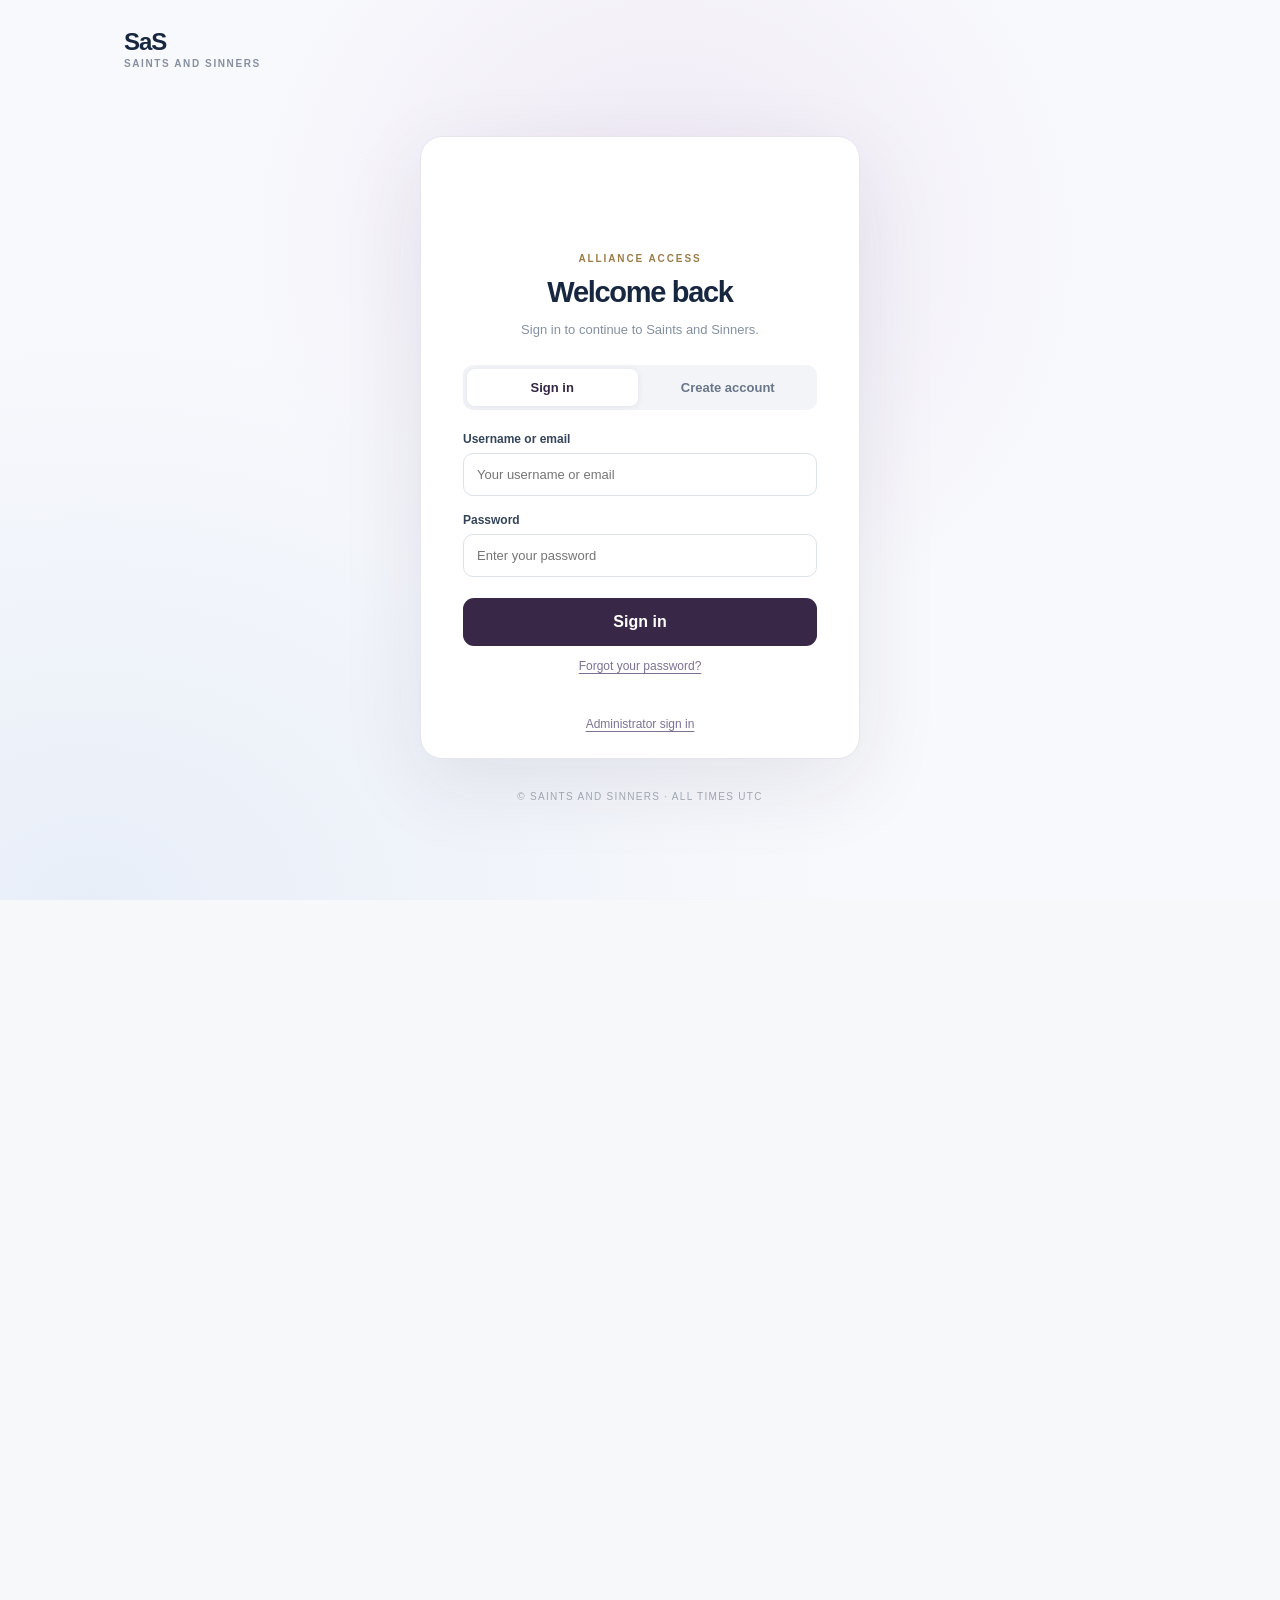
==== commit 516e0953: "Add mobile photo, reply, mention, poll and edit controls to SaS Messenger" ====
--- a/index.html
+++ b/index.html
@@ -15,6 +15,7 @@
   <script src="/reference-data.js" defer></script>
   <script src="/reference-ui.js" defer></script>
   <script src="/planner-ui.js" defer></script>
+  <script src="/messenger-rich-ui.js" defer></script>
   <script src="/messenger-ui.js" defer></script>
   <script src="/app.js" defer></script>
 </head>
@@ -479,6 +480,7 @@
                 <div class="messenger-chat-identity">
                   <strong id="messenger-active-name">SaS Messenger</strong>
                   <span id="messenger-active-detail">Select a conversation to get started.</span>
+                  <span id="rich-typing" role="status" aria-live="polite"></span>
                 </div>
               </div>
               <div class="messenger-history" id="messenger-history" role="log" aria-live="polite" aria-relevant="additions text">
@@ -497,8 +499,21 @@
                 </div>
               </div>
               <form class="messenger-compose" id="messenger-compose">
+                <div id="rich-reply-preview" class="rich-compose-preview" hidden>
+                  <div><strong id="rich-reply-author">Reply</strong><span id="rich-reply-body"></span></div>
+                  <button type="button" id="rich-reply-cancel" aria-label="Cancel reply">×</button>
+                </div>
+                <div id="rich-photo-preview" class="rich-compose-preview" hidden>
+                  <img id="rich-photo-thumb" alt="Image ready to share">
+                  <span>Photo ready · Add an optional caption</span>
+                  <button type="button" id="rich-photo-cancel" aria-label="Remove photo">×</button>
+                </div>
+                <div id="rich-mention-picker" class="rich-mention-picker" hidden></div>
+                <button type="button" class="rich-tool-button" id="rich-image-trigger" aria-label="Attach photo" title="Share image">📷</button>
+                <input id="rich-image-file" type="file" accept="image/png,image/jpeg,image/webp" hidden>
+                <button type="button" class="rich-tool-button" id="rich-poll-trigger" aria-label="Create group poll" title="Create poll" hidden>☷</button>
                 <label class="sr-only" for="messenger-message">Your message</label>
-                <input id="messenger-message" autocomplete="off" maxlength="2000" placeholder="Write a message..." disabled required>
+                <input id="messenger-message" autocomplete="off" maxlength="2000" placeholder="Write a message..." disabled>
                 <button type="submit" id="messenger-send" disabled aria-label="Send message" title="Send message">
                   <svg width="19" height="19" viewBox="0 0 24 24" fill="none" stroke="currentColor" stroke-width="2" aria-hidden="true"><path d="m22 2-7 20-4-9-9-4Z"/><path d="M22 2 11 13"/></svg>
                 </button>
@@ -768,5 +783,38 @@
       <div class="dialog-actions"><button class="primary-button wide-button" type="submit">Sign in</button></div>
     </form>
   </dialog>
+  <dialog id="rich-poll-dialog" class="dialog rich-dialog" aria-labelledby="rich-poll-title">
+    <form id="rich-poll-form">
+      <div class="dialog-top">
+        <div><span class="section-kicker">SAINTS AND SINNERS</span><h2 id="rich-poll-title">Create group poll</h2></div>
+        <button type="button" class="close-button" data-rich-close="poll" aria-label="Close poll editor">×</button>
+      </div>
+      <label for="rich-poll-question">Question</label>
+      <input id="rich-poll-question" type="text" maxlength="180" minlength="3" required placeholder="When should we start?">
+      <label>Options</label>
+      <div id="rich-poll-options" class="rich-poll-options"></div>
+      <button type="button" id="rich-poll-add-option" class="small-button">+ Add option (max 6)</button>
+      <p id="rich-poll-error" class="form-error" role="alert"></p>
+      <div class="dialog-actions">
+        <button type="button" class="small-button" data-rich-close="poll">Cancel</button>
+        <button type="submit" id="rich-poll-submit" class="primary-button">Create poll</button>
+      </div>
+    </form>
+  </dialog>
+  <dialog id="rich-edit-dialog" class="dialog rich-dialog" aria-labelledby="rich-edit-title">
+    <form id="rich-edit-form">
+      <div class="dialog-top">
+        <div><span class="section-kicker">SAINTS AND SINNERS</span><h2 id="rich-edit-title">Edit message</h2></div>
+        <button type="button" class="close-button" data-rich-close="edit" aria-label="Close editor">×</button>
+      </div>
+      <label for="rich-edit-body">Your message</label>
+      <textarea id="rich-edit-body" maxlength="2000" rows="5" required></textarea>
+      <p id="rich-edit-error" class="form-error" role="alert"></p>
+      <div class="dialog-actions">
+        <button type="button" class="small-button" data-rich-close="edit">Cancel</button>
+        <button type="submit" id="rich-edit-submit" class="primary-button">Save changes</button>
+      </div>
+    </form>
+  </dialog>
 </body>
 </html>
--- a/styles.css
+++ b/styles.css
@@ -897,6 +897,12 @@
 .messenger-contact.is-active{background:#eee5f7;border-color:#e1d5ee}
 .messenger-avatar{flex:none;width:42px;height:42px;border-radius:50%;background:linear-gradient(145deg,#a984c7,#624184);color:#fff;display:grid;place-items:center;font-size:12px;font-weight:850;letter-spacing:.02em}
 .messenger-avatar.is-group{background:linear-gradient(145deg,#ccb2ea,#6c548d)}
+.messenger-avatar.is-online{position:relative}
+.messenger-avatar.is-online::after{content:"";position:absolute;right:-1px;bottom:-1px;width:11px;height:11px;border-radius:50%;background:#25b774;border:2px solid #fff;box-shadow:0 0 0 1px rgba(31,119,81,.12)}
+.messenger-presence-line{font-size:10px!important;color:#8994a6!important}
+.messenger-presence-line.online{color:#208e5c!important;font-weight:750}
+.messenger-active-avatar.is-online::after{width:12px;height:12px}
+
 .messenger-contact-details{min-width:0;flex:1;display:grid;gap:4px}
 .messenger-contact-details strong{font-size:13px;font-weight:750;overflow:hidden;text-overflow:ellipsis;white-space:nowrap}
 .messenger-contact-details small{color:#8290a0;font-size:11px;overflow:hidden;text-overflow:ellipsis;white-space:nowrap}
@@ -917,6 +923,11 @@
 .messenger-bubble strong{font-size:10px;color:#704e95}
 .messenger-bubble-text{font-size:13px;line-height:1.5;white-space:pre-wrap;overflow-wrap:anywhere}
 .messenger-bubble time{font-size:9px;text-align:right;color:#8991a0}
+.messenger-bubble-footer{display:flex;align-items:center;justify-content:flex-end;gap:5px;min-height:15px}
+.messenger-read-receipt{display:inline-flex;align-items:center;justify-content:center;color:#8691a2;line-height:1;flex:none}
+.messenger-read-receipt.is-read{color:#2494e8}
+.messenger-read-receipt svg{display:block}
+
 .messenger-compose{display:flex;align-items:center;gap:9px;border-top:1px solid #ede7f2;padding:12px 15px;background:#fff;flex:none}
 .messenger-compose input{min-width:0;flex:1;background:#faf9fc;border:1px solid #e3dfea;border-radius:13px;font-size:13px;color:#2e3b53;height:43px;padding:0 13px;outline:none}
 .messenger-compose input:focus{border-color:#aa86c8;box-shadow:0 0 0 2px rgba(145,105,177,.1)}
@@ -1025,3 +1036,482 @@
 .messenger-own-profile{opacity:1;cursor:pointer!important;border-style:solid!important;background:#f9f5ff!important}
 .messenger-own-profile:hover{background:#eee5f7!important}
 @media(max-width:620px){.messenger-alliance-lock{inset:66px 0 66px}.messenger-join-content{margin:12px}}
+
+
+/* Mobile fixes: predictable document flow, accessible labels, and touch scrolling. */
+.sr-only{position:absolute!important;width:1px!important;height:1px!important;padding:0!important;margin:-1px!important;overflow:hidden!important;clip:rect(0,0,0,0)!important;white-space:nowrap!important;border:0!important}
+html,body{max-width:100%;overflow-x:clip}
+.messenger-chat{position:relative}
+.messenger-alliance-lock{overflow-y:auto;overscroll-behavior:contain}
+.messenger-contact-list,.messenger-history{-webkit-overflow-scrolling:touch;overscroll-behavior-y:contain;touch-action:pan-y}
+.messenger-shell.is-locked .messenger-compose{display:none}
+.messenger-shell.is-locked .messenger-alliance-lock{bottom:0}
+.messenger-compose{min-width:0}
+.messenger-compose input{font-size:16px}
+@media(max-width:750px){
+  /* Remove the tall blank strip caused by reversing a min-height desktop layout. */
+  .layout,.layout.tools-open{display:flex;flex-direction:column;min-height:0}
+  .layout>.right-sidebar,.layout.tools-open>.right-sidebar{order:0}
+  .layout>.tools-sidebar,.layout.tools-open>.tools-sidebar{order:1}
+  .layout>.content,.layout.tools-open>.content{order:2}
+  .right-sidebar{position:relative;top:auto;z-index:2;flex:none}
+  .content{flex:0 0 auto;min-width:0;padding-bottom:32px}
+  .page,.post-list{min-width:0}
+  .empty-content{padding:35px 18px}
+  .empty-content p{line-height:1.55;margin-bottom:0}
+  /* Explore and calculator navigation must support sideways finger swipes. */
+  .sidebar-nav,.tools-nav{
+    display:flex;flex-direction:row;flex-wrap:nowrap;overflow-x:auto;overflow-y:hidden;
+    -webkit-overflow-scrolling:touch;overscroll-behavior-x:contain;
+    touch-action:pan-x;scrollbar-width:thin;scroll-snap-type:x proximity;
+    padding-bottom:9px
+  }
+  .sidebar-nav button,.tools-nav button{flex:0 0 auto;scroll-snap-align:start}
+  .sidebar-nav::-webkit-scrollbar,.tools-nav::-webkit-scrollbar{display:block;height:3px}
+  .sidebar-nav::-webkit-scrollbar-thumb,.tools-nav::-webkit-scrollbar-thumb{background:#bda6d3;border-radius:8px}
+  .sidebar-nav::-webkit-scrollbar-track,.tools-nav::-webkit-scrollbar-track{background:#eeeaf4}
+  .tools-sidebar{position:relative;top:auto}
+}
+@media(max-width:620px){
+  #page-messenger{min-width:0}
+  #page-messenger .messenger-titlebar{margin-bottom:12px}
+  .messenger-shell{
+    position:relative;display:block;width:100%;height:min(74dvh,700px);
+    min-height:350px;max-height:none;overflow:hidden;border-radius:15px
+  }
+  .messenger-list,.messenger-chat{position:absolute;inset:0;min-height:0}
+  .messenger-list{overflow:hidden}
+  .messenger-contact-list{flex:1;min-height:0;overflow-y:auto;touch-action:pan-y}
+  /* A conversation acts like a standalone mobile chat instead of a short page widget. */
+  .messenger-shell.chat-open{
+    position:fixed;inset:0;z-index:90;width:100vw;height:100dvh;min-height:0;
+    max-height:none;border:0;border-radius:0;margin:0;box-shadow:none
+  }
+  .messenger-shell.chat-open .messenger-chat{display:flex;flex-direction:column}
+  .messenger-chat-header{height:66px;flex:none}
+  .messenger-history{flex:1 1 auto;min-height:0;overflow-y:auto;overscroll-behavior:contain}
+  .messenger-compose{flex:none;padding:9px 11px calc(9px + env(safe-area-inset-bottom,0px));gap:8px}
+  .messenger-compose input{flex:1;min-width:0;width:0;height:44px}
+  .messenger-compose button{width:44px;height:44px;flex:none}
+  .messenger-alliance-lock{inset:66px 0 0}
+  .messenger-shell.is-locked .messenger-alliance-lock{bottom:0}
+  .messenger-shell.chat-open .messenger-error:not([hidden]){flex:none}
+  .messenger-join-content{max-width:min(340px,calc(100% - 24px));margin:12px;padding:22px 18px}
+  .messenger-join-content p{overflow-wrap:anywhere}
+}
+@supports not (height:100dvh){
+  @media(max-width:620px){.messenger-shell.chat-open{height:100vh}}
+}
+
+@media(max-width:620px){
+  body.messenger-mobile-chat-open{overflow:hidden;overscroll-behavior:none}
+  body.messenger-mobile-chat-open .messenger-shell.chat-open{overscroll-behavior:contain}
+  body.messenger-mobile-chat-open .messenger-history{scrollbar-width:thin}
+  .messenger-compose .sr-only{pointer-events:none}
+  .messenger-shell.chat-open .messenger-join-content{max-height:calc(100dvh - 105px);overflow-y:auto}
+}
+@media(max-width:750px){
+  .right-sidebar,.tools-sidebar,.sidebar-nav,.tools-nav{max-width:100%;min-width:0}
+  .sidebar-heading{display:flex;align-items:center;justify-content:space-between}
+  .mobile-nav-hint{display:inline;font-size:10px;white-space:nowrap}
+  .site-header{min-width:0}
+  .header-brand{min-width:0;flex:1}
+  #header-section{min-width:0;overflow:hidden;text-overflow:ellipsis;white-space:nowrap}
+  .header-actions{flex:none}
+  .post-card{padding:19px 16px}
+  .page-title{min-width:0}
+  .page-title h1{overflow-wrap:anywhere}
+}
+
+
+/* Mobile Messenger: prevent message rows from shrinking into the viewport.
+   An overflowing history must be scrollable without moving the composer. */
+.messenger-history{
+  overflow-y:auto;
+  overflow-x:hidden;
+  min-height:0;
+  min-width:0;
+  -webkit-overflow-scrolling:touch;
+  overscroll-behavior-y:contain;
+  touch-action:pan-y;
+  scrollbar-gutter:stable;
+}
+.messenger-history>.messenger-line,
+.messenger-history>.messenger-system-message,
+.messenger-history>.messenger-load-older{
+  flex-shrink:0;
+}
+.messenger-line{min-width:0;flex-shrink:0}
+.messenger-bubble{min-width:0;max-width:min(83%,460px)}
+.messenger-bubble-footer{gap:3px}
+.messenger-read-receipt{width:13px;height:12px;flex:0 0 13px}
+.messenger-read-receipt svg{width:13px;height:10px;display:block}
+.messenger-bubble time{font-size:9px;line-height:1.2}
+@media(max-width:620px){
+  .messenger-shell.chat-open{
+    top:var(--sas-visual-top,0px);
+    bottom:auto;
+    height:var(--sas-visual-height,100dvh);
+    max-height:var(--sas-visual-height,100dvh);
+    isolation:isolate;
+  }
+  .messenger-shell.chat-open .messenger-chat{
+    position:absolute;
+    inset:0;
+    display:flex;
+    flex-direction:column;
+    min-height:0;
+    max-height:100%;
+    overflow:hidden;
+  }
+  .messenger-shell.chat-open .messenger-history{
+    flex:1 1 0;
+    min-height:0;
+    overflow-y:auto;
+    overflow-x:hidden;
+    overscroll-behavior:contain;
+    touch-action:pan-y;
+    padding:13px 12px;
+    scroll-behavior:auto;
+  }
+  .messenger-shell.chat-open .messenger-line{flex:none}
+  .messenger-shell.chat-open .messenger-system-message{flex:none}
+  .messenger-shell.chat-open .messenger-compose{
+    position:relative;
+    z-index:2;
+    flex:0 0 auto;
+    width:100%;
+    margin-top:auto;
+    padding:9px 10px max(9px,env(safe-area-inset-bottom,0px));
+  }
+  .messenger-shell.chat-open .messenger-bubble{max-width:min(87%,370px)}
+  .messenger-shell.chat-open .messenger-read-receipt{width:12px;flex-basis:12px}
+  .messenger-shell.chat-open .messenger-read-receipt svg{width:12px;height:10px}
+}
+
+/* Prevent calculator cards from widening the whole mobile page. */
+@media(max-width:750px){
+  #page-tool-chief,#page-tool-svs,#ref-chief-content,#ref-svs-content,
+  .tool-panel,.reference-intro,.ref-day-header,.ref-chests,.ref-milestone,
+  .ref-controls,.ref-speed-chart{min-width:0;max-width:100%}
+  .ref-chests{grid-template-columns:repeat(2,minmax(0,1fr))}
+  .ref-milestone{overflow-wrap:anywhere}
+  .reference-days{width:100%;max-width:100%;overflow-x:auto;overflow-y:hidden;touch-action:pan-x;-webkit-overflow-scrolling:touch}
+  .reference-days button{flex:0 0 135px}
+  .ref-speed-grid{grid-template-columns:repeat(2,minmax(0,1fr))}
+  .ref-result,.ref-day-header{min-width:0}
+  .ref-table{min-width:550px}
+  .table-container{max-width:100%;overflow-x:auto;-webkit-overflow-scrolling:touch}
+}
+
+/* The page entrance animation uses transform with fill-mode:both.
+   That makes fixed-position chats relative to the page rather than viewport. */
+#page-messenger.page-animate{animation:none!important;transform:none!important}
+@media(max-width:620px){
+  #page-messenger{transform:none!important;filter:none!important;contain:none!important}
+  #page-messenger .messenger-shell.chat-open{position:fixed!important;left:0;right:0;top:var(--sas-visual-top,0px);bottom:auto;z-index:999}
+}
+
+
+/* SaS Messenger / mobile layout v2
+ * The WHOLE Messenger section is sized by the visible viewport. Never
+ * position the chat as a fixed overlay inside the animated website: that
+ * escapes the parent's available height on Safari and hides the composer.
+ * Only the player list and message history can scroll vertically.
+ */
+@media(max-width:750px){
+  html.sas-messenger-root{
+    height:100%;
+    overflow:hidden;
+    overscroll-behavior:none;
+  }
+  body.sas-messenger-page{
+    height:var(--sas-messenger-viewport-height,100dvh);
+    min-height:0;
+    overflow:hidden!important;
+    overscroll-behavior:none;
+  }
+  body.sas-messenger-page #website{
+    display:flex;
+    flex-direction:column;
+    height:var(--sas-messenger-viewport-height,100dvh);
+    min-height:0;
+    overflow:hidden;
+  }
+  body.sas-messenger-page .site-header{
+    flex:0 0 auto;
+    min-height:0;
+  }
+  body.sas-messenger-page #site-layout{
+    /* .layout uses margin:0 auto. As a flex-column child it otherwise
+       shrink-wraps to the tab bar's max-content width (about 417px),
+       pushing Send off the right edge or collapsing to zero with keyboard. */
+    width:100%;
+    max-width:100%;
+    min-width:0;
+    margin:0;
+    display:flex;
+    flex:1 1 0;
+    flex-direction:column;
+    min-height:0;
+    max-height:none;
+    height:auto;
+    overflow:hidden;
+  }
+  body.sas-messenger-page #site-layout>.right-sidebar{
+    width:100%;
+    min-width:0;
+    order:0;
+    position:relative;
+    top:auto;
+    flex:0 0 auto;
+    min-height:0;
+    max-width:100%;
+    overflow:hidden;
+  }
+  body.sas-messenger-page #site-layout>.content{
+    width:100%;
+    min-width:0;
+    order:2;
+    display:flex;
+    flex:1 1 0;
+    flex-direction:column;
+    min-height:0;
+    height:auto;
+    overflow:hidden;
+    padding:8px 10px max(8px,env(safe-area-inset-bottom,0px));
+  }
+  body.sas-messenger-page #page-messenger{
+    display:flex;
+    flex:1 1 0;
+    flex-direction:column;
+    min-width:0;
+    min-height:0;
+    height:auto;
+    overflow:hidden;
+    transform:none!important;
+    animation:none!important;
+  }
+  /* The site header + highlighted Explore tab already name this page. */
+  body.sas-messenger-page #page-messenger .messenger-titlebar{
+    display:none;
+  }
+  body.sas-messenger-page #page-messenger .messenger-shell,
+  body.sas-messenger-page #page-messenger .messenger-shell.chat-open{
+    position:relative!important;
+    inset:auto!important;
+    top:auto!important;
+    right:auto!important;
+    bottom:auto!important;
+    left:auto!important;
+    display:block;
+    flex:1 1 0;
+    min-width:0;
+    min-height:0!important;
+    max-height:none!important;
+    height:auto!important;
+    width:100%!important;
+    margin:0;
+    overflow:hidden;
+    border-radius:13px;
+    box-shadow:0 5px 22px rgba(41,24,73,.06);
+    isolation:isolate;
+  }
+  body.sas-messenger-page #page-messenger .messenger-list,
+  body.sas-messenger-page #page-messenger .messenger-chat{
+    position:absolute;
+    inset:0;
+    min-width:0;
+    min-height:0;
+    max-height:100%;
+    overflow:hidden;
+  }
+  body.sas-messenger-page #page-messenger .messenger-list{
+    display:flex;
+    flex-direction:column;
+  }
+  body.sas-messenger-page #page-messenger .messenger-chat{
+    display:none;
+    flex-direction:column;
+  }
+  body.sas-messenger-page #page-messenger .messenger-shell.chat-open .messenger-list{
+    display:none;
+  }
+  body.sas-messenger-page #page-messenger .messenger-shell.chat-open .messenger-chat{
+    display:flex;
+  }
+  body.sas-messenger-page #page-messenger .messenger-back{display:flex}
+  body.sas-messenger-page #page-messenger .messenger-contact-list,
+  body.sas-messenger-page #page-messenger .messenger-history{
+    flex:1 1 0;
+    min-height:0;
+    max-height:none;
+    overflow-x:hidden;
+    overflow-y:auto;
+    touch-action:pan-y;
+    overscroll-behavior-y:contain;
+    -webkit-overflow-scrolling:touch;
+  }
+  body.sas-messenger-page #page-messenger .messenger-history{
+    padding:13px 12px;
+    scroll-behavior:auto;
+  }
+  body.sas-messenger-page #page-messenger .messenger-history>.messenger-line,
+  body.sas-messenger-page #page-messenger .messenger-history>.messenger-system-message{
+    flex:0 0 auto;
+  }
+  body.sas-messenger-page #page-messenger .messenger-chat-header{
+    flex:0 0 66px;
+    height:66px;
+    min-height:0;
+    padding:10px 13px;
+  }
+  body.sas-messenger-page #page-messenger .messenger-compose{
+    display:flex;
+    position:relative;
+    z-index:2;
+    flex:0 0 auto;
+    width:100%;
+    min-width:0;
+    margin:0;
+    padding:9px 10px max(9px,env(safe-area-inset-bottom,0px));
+    background:#fff;
+  }
+  body.sas-messenger-page #page-messenger .messenger-compose input{
+    flex:1 1 0;
+    width:0;
+    min-width:0;
+    height:44px;
+    font-size:16px;
+  }
+  body.sas-messenger-page #page-messenger .messenger-compose button{
+    flex:0 0 44px;
+    height:44px;
+    width:44px;
+  }
+  body.sas-messenger-page #page-messenger .messenger-shell.is-locked .messenger-compose{
+    display:none;
+  }
+  body.sas-messenger-page #page-messenger .messenger-alliance-lock{
+    inset:66px 0 0;
+    overflow-y:auto;
+  }
+  body.sas-messenger-page #page-messenger .messenger-error:not([hidden]){
+    flex:0 0 auto;
+  }
+  /* When typing, keep the actual chat visible above the software keyboard. */
+  body.sas-messenger-page.sas-messenger-keyboard .site-header,
+  body.sas-messenger-page.sas-messenger-keyboard #site-layout>.right-sidebar{
+    display:none;
+  }
+}
+@supports not (height:100dvh){
+  @media(max-width:750px){
+    body.sas-messenger-page,
+    body.sas-messenger-page #website{
+      height:var(--sas-messenger-viewport-height,100vh);
+    }
+  }
+}
+
+
+/* Mobile account access: the sign-in/registration gate is independently
+   scrollable and never vertically centers or clips a tall form on phones. */
+@media(max-width:750px){
+  #auth-gate.auth-gate{
+    position:fixed;
+    inset:0;
+    display:flex;
+    flex-direction:column;
+    justify-content:flex-start;
+    align-items:center;
+    gap:14px;
+    width:100%;
+    height:100dvh;
+    min-height:0;
+    max-width:100%;
+    padding:max(14px,env(safe-area-inset-top,0px)) 14px
+      max(20px,env(safe-area-inset-bottom,0px));
+    overflow-x:hidden;
+    overflow-y:auto;
+    overscroll-behavior-y:contain;
+    -webkit-overflow-scrolling:touch;
+  }
+  #auth-gate .auth-brand{
+    position:relative;
+    inset:auto;
+    top:auto;
+    left:auto;
+    display:flex;
+    width:min(100%,440px);
+    min-width:0;
+    margin:0;
+    flex:0 0 auto;
+    align-self:center;
+    padding:0 4px;
+  }
+  #auth-gate .auth-brand img{
+    width:42px;
+    height:42px;
+    flex:none;
+  }
+  #auth-gate .auth-brand strong{font-size:23px}
+  #auth-gate .auth-card{
+    flex:0 0 auto;
+    margin:0;
+    width:min(100%,440px);
+    min-width:0;
+    padding:20px clamp(16px,5vw,27px);
+    border-radius:18px;
+    text-align:center;
+  }
+  #auth-gate .auth-emblem img{width:62px;height:62px}
+  #auth-gate .auth-eyebrow{margin:4px 0 8px}
+  #auth-gate .auth-card h1{font-size:clamp(23px,7vw,28px);line-height:1.18;overflow-wrap:anywhere}
+  #auth-gate #auth-subheading{margin:8px 0 16px}
+  #auth-gate .auth-tabs{margin-bottom:16px}
+  #auth-gate .auth-tab{min-width:0;min-height:44px;padding:9px 6px;font-size:13px}
+  #auth-gate .auth-form input{
+    min-width:0;
+    min-height:46px;
+    font-size:16px; /* Prevents iOS Safari auto-zoom on input focus. */
+    padding:11px 12px;
+    margin-bottom:13px;
+  }
+  #auth-gate .auth-primary{min-height:46px;padding:12px}
+  #auth-gate .auth-admin-link{min-height:32px;padding:7px 4px}
+  #auth-gate .auth-feedback{overflow-wrap:anywhere}
+  #auth-gate .auth-bottom{
+    flex:0 0 auto;
+    max-width:100%;
+    text-align:center;
+    line-height:1.5;
+    overflow-wrap:anywhere;
+    margin:0 0 2px;
+  }
+  /* Password recovery and registration are allowed to scroll inside the gate
+     instead of making the whole page wider or hiding their submit buttons. */
+  #auth-gate .auth-form, #auth-gate .auth-recovery-actions{min-width:0}
+  #login-dialog.auth-dialog{
+    box-sizing:border-box;
+    width:min(94vw,430px);
+    max-width:94vw;
+    max-height:calc(100dvh - 24px);
+    overflow-y:auto;
+    margin:auto;
+  }
+  #login-dialog.auth-dialog input{
+    min-width:0;
+    max-width:100%;
+    font-size:16px;
+  }
+}
+@media(max-width:750px) and (max-height:600px){
+  #auth-gate.auth-gate{gap:9px;padding-top:9px;padding-bottom:12px}
+  #auth-gate .auth-emblem img{width:45px;height:45px}
+  #auth-gate .auth-card{padding:14px 16px}
+  #auth-gate #auth-subheading{margin:5px 0 11px}
+}
+@supports not (height:100dvh){
+  @media(max-width:750px){#auth-gate.auth-gate{height:100vh}}
+}
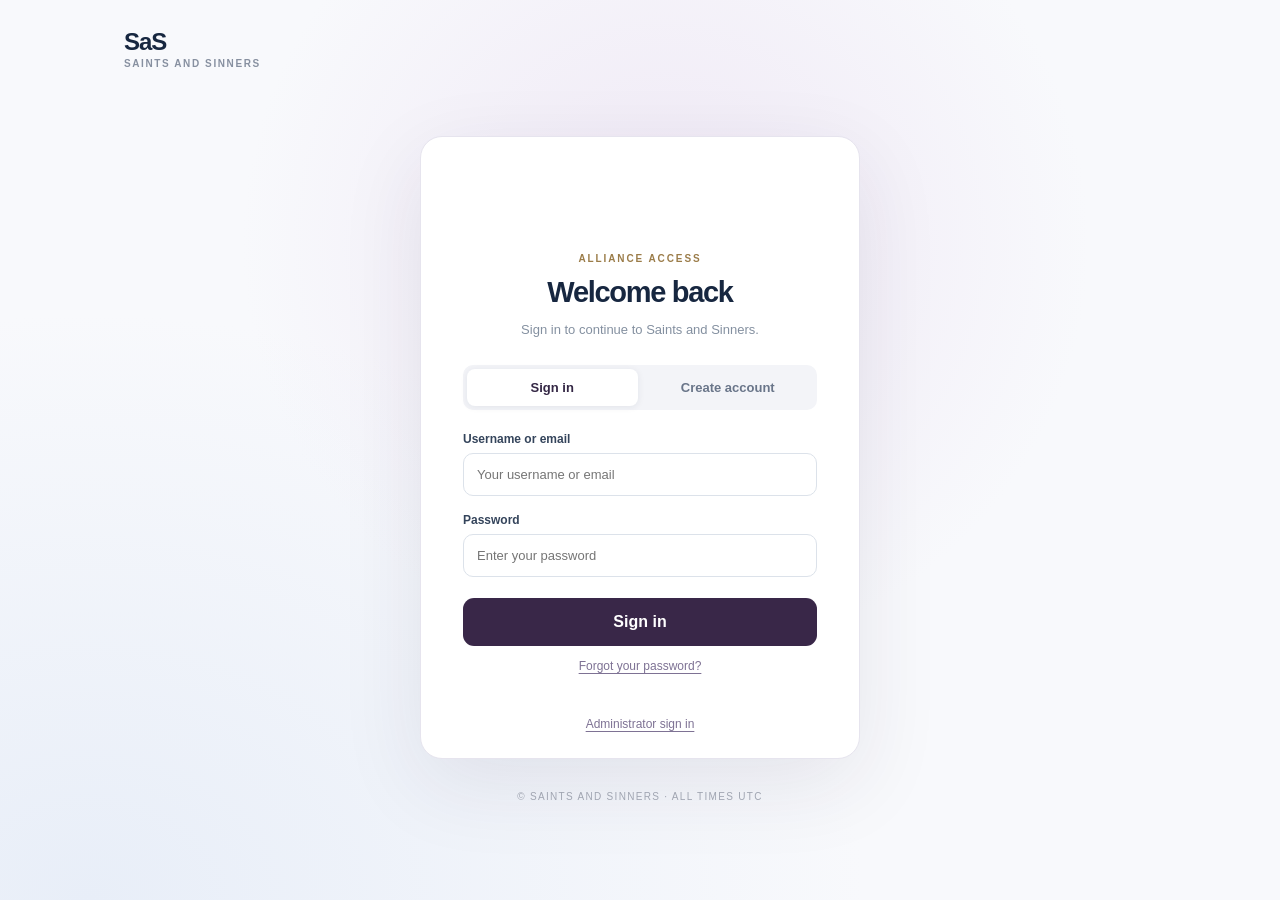
==== commit 71e68721: "Allow iPhone HEIC/HEIF photos when browser image decoder supports them" ====
--- a/index.html
+++ b/index.html
@@ -510,7 +510,7 @@
                 </div>
                 <div id="rich-mention-picker" class="rich-mention-picker" hidden></div>
                 <button type="button" class="rich-tool-button" id="rich-image-trigger" aria-label="Attach photo" title="Share image">📷</button>
-                <input id="rich-image-file" type="file" accept="image/png,image/jpeg,image/webp" hidden>
+                <input id="rich-image-file" type="file" accept="image/png,image/jpeg,image/webp,image/heic,image/heif" hidden>
                 <button type="button" class="rich-tool-button" id="rich-poll-trigger" aria-label="Create group poll" title="Create poll" hidden>☷</button>
                 <label class="sr-only" for="messenger-message">Your message</label>
                 <input id="messenger-message" autocomplete="off" maxlength="2000" placeholder="Write a message..." disabled>
--- a/styles.css
+++ b/styles.css
@@ -1515,3 +1515,86 @@
 @supports not (height:100dvh){
   @media(max-width:750px){#auth-gate.auth-gate{height:100vh}}
 }
+
+
+/* SaS Messenger rich chat — touch-friendly controls, responsive polls/photos. */
+#rich-typing{font-size:11px;color:#2d986c;font-weight:650;white-space:nowrap;text-overflow:ellipsis;overflow:hidden}
+#rich-typing:empty{display:none}
+.messenger-bubble{position:relative;min-width:0}
+.rich-mentioned .messenger-bubble{box-shadow:inset 3px 0 #9172bd}
+.rich-quoted{border:0;border-left:3px solid #956cb4;background:rgba(138,105,171,.09);color:#5f5274;
+  display:flex;flex-direction:column;gap:3px;text-align:left;padding:7px 10px;border-radius:6px;
+  max-width:100%;min-width:0;font-size:11px}
+.rich-quoted strong{font-size:10px;color:#79549b}
+.rich-quoted span{overflow:hidden;text-overflow:ellipsis;white-space:nowrap;max-width:100%}
+.rich-deleted{color:#8891a1;font-size:12px}
+.rich-edited{font-size:9px;color:#8891a1;font-weight:500}
+.rich-mention{background:rgba(155,119,204,.21);color:#513678;border-radius:4px;padding:0 2px}
+.rich-image-link{display:block;min-width:0;max-width:100%;overflow:hidden;border-radius:10px}
+.rich-image-link img{display:block;max-height:290px;max-width:100%;width:auto;height:auto;object-fit:contain}
+.rich-message-actions{position:relative;display:flex;justify-content:flex-end;min-height:19px}
+.rich-menu-trigger{width:27px;height:24px;display:grid;place-items:center;border:0;background:transparent;
+  color:#756580;font-size:22px;line-height:1;border-radius:8px;padding:0}
+.rich-menu-trigger:hover,.rich-menu-trigger:focus-visible{background:#e6dbee}
+.rich-message-menu{position:absolute;right:0;top:23px;display:flex;flex-direction:column;gap:1px;min-width:128px;
+  z-index:8;border:1px solid #e8dbf1;background:#fff;border-radius:10px;padding:5px;
+  box-shadow:0 8px 20px rgba(31,20,55,.15)}
+.rich-message-menu[hidden]{display:none!important}
+.rich-message-menu button{border:0;text-align:left;padding:10px 12px;white-space:nowrap;border-radius:7px;
+  color:#352a47;font-size:13px;background:transparent}
+.rich-message-menu button:hover,.rich-message-menu button:focus-visible{background:#f0e9f9}
+.rich-jump-highlight .messenger-bubble{outline:2px solid #9465bc}
+.rich-mention-count{font-size:11px;color:#69468d;background:#efe2f9;padding:3px 6px;border-radius:8px;font-weight:750}
+.rich-poll{display:grid;gap:7px;min-width:min(245px,60vw);max-width:100%}
+.rich-poll-question{font-size:14px!important;color:#322645!important;line-height:1.35}
+.rich-poll-option{width:100%;display:flex;align-items:center;justify-content:space-between;gap:8px;
+  min-height:42px;position:relative;overflow:hidden;border:1px solid #dacbe9;background:#fbf9ff;
+  color:#3c3150;border-radius:9px;padding:8px 10px;text-align:left;font-size:12px;cursor:pointer}
+.rich-poll-option:disabled{cursor:default;opacity:1}
+.rich-poll-option.is-voted{border-color:#956bbc;background:#f0e7f8;font-weight:750}
+.rich-poll-option>span:not(.rich-poll-bar){position:relative;z-index:1}
+.rich-poll-option-name{min-width:0;overflow-wrap:anywhere}
+.rich-poll-bar{position:absolute;bottom:0;left:0;height:4px;background:#a38bc3;z-index:0}
+.rich-poll-total{color:#746481;font-size:11px}
+.rich-close-poll{justify-self:end;border:0;background:transparent;color:#6b4a91;text-decoration:underline;font-size:11px;padding:6px}
+.messenger-compose{position:relative;flex-wrap:wrap;gap:7px}
+.messenger-compose>.rich-compose-preview{order:-2;display:flex;align-items:center;gap:10px;width:100%;
+  border-left:3px solid #9669bb;background:#f7f0fa;border-radius:9px;padding:7px 9px;min-width:0}
+.messenger-compose>.rich-compose-preview[hidden]{display:none!important}
+.rich-compose-preview>div{display:flex;flex-direction:column;gap:3px;flex:1;min-width:0}
+.rich-compose-preview strong{font-size:11px;color:#72518b}
+.rich-compose-preview span{min-width:0;white-space:nowrap;overflow:hidden;text-overflow:ellipsis;font-size:11px;color:#72637c}
+.rich-compose-preview img{width:40px;height:40px;object-fit:cover;border-radius:7px}
+.rich-compose-preview button{border:0;background:transparent;color:#654d7c;font-size:22px;min-width:30px;min-height:30px;flex:none}
+.messenger-compose .rich-tool-button{width:38px;height:42px;min-height:42px;min-width:38px;flex:0 0 38px;
+  background:#f4eff9;border:1px solid #e7dced;color:#654483;border-radius:10px;font-size:20px;
+  padding:0;display:grid;place-items:center}
+.messenger-compose .rich-tool-button:hover{background:#e9def4;color:#503071}
+.messenger-compose .rich-tool-button[hidden]{display:none!important}
+.messenger-compose .rich-mention-picker{position:absolute;left:9px;right:9px;bottom:calc(100% - 1px);
+  z-index:20;max-height:min(285px,46dvh);overflow-y:auto;background:white;border:1px solid #e8dbf3;
+  border-radius:12px;box-shadow:0 8px 30px rgba(32,21,55,.15);padding:5px}
+.rich-mention-picker[hidden]{display:none!important}
+.rich-mention-picker button{width:100%;display:flex;justify-content:space-between;align-items:center;gap:10px;
+  text-align:left;border:0;background:white;padding:10px;border-radius:8px;min-height:40px;
+  color:#50376f;font-size:12px}
+.rich-mention-picker button:hover{background:#f2ebfa}
+.rich-mention-picker small{font-size:10px;color:#8991a3;text-overflow:ellipsis;overflow:hidden;white-space:nowrap}
+.rich-dialog{max-width:min(94vw,460px);width:min(94vw,460px);max-height:calc(100dvh - 30px);overflow-y:auto}
+.rich-dialog input,.rich-dialog textarea{width:100%;min-width:0;max-width:100%;font-size:16px}
+.rich-poll-options{display:grid;gap:9px;margin:10px 0}
+.rich-dialog .dialog-actions{flex-wrap:wrap}
+@media(max-width:750px){
+  body.sas-messenger-page #page-messenger .messenger-compose{gap:6px}
+  body.sas-messenger-page #page-messenger .messenger-compose .rich-tool-button{
+    display:grid;width:36px;height:42px;flex:0 0 36px;min-width:36px;min-height:42px;padding:0}
+  body.sas-messenger-page #page-messenger .messenger-compose>.rich-compose-preview button{
+    display:grid;flex:0 0 30px;width:30px;height:30px;min-height:30px;place-items:center}
+  body.sas-messenger-page #page-messenger .messenger-compose input#messenger-message{
+    flex:1 1 0;min-width:80px;width:0;font-size:16px}
+  body.sas-messenger-page #page-messenger .messenger-compose button#messenger-send{
+    flex:0 0 44px;min-width:44px;width:44px;height:44px}
+  .rich-dialog{padding:18px}
+  .rich-image-link img{max-height:230px}
+  .rich-message-menu button{min-height:40px}
+}
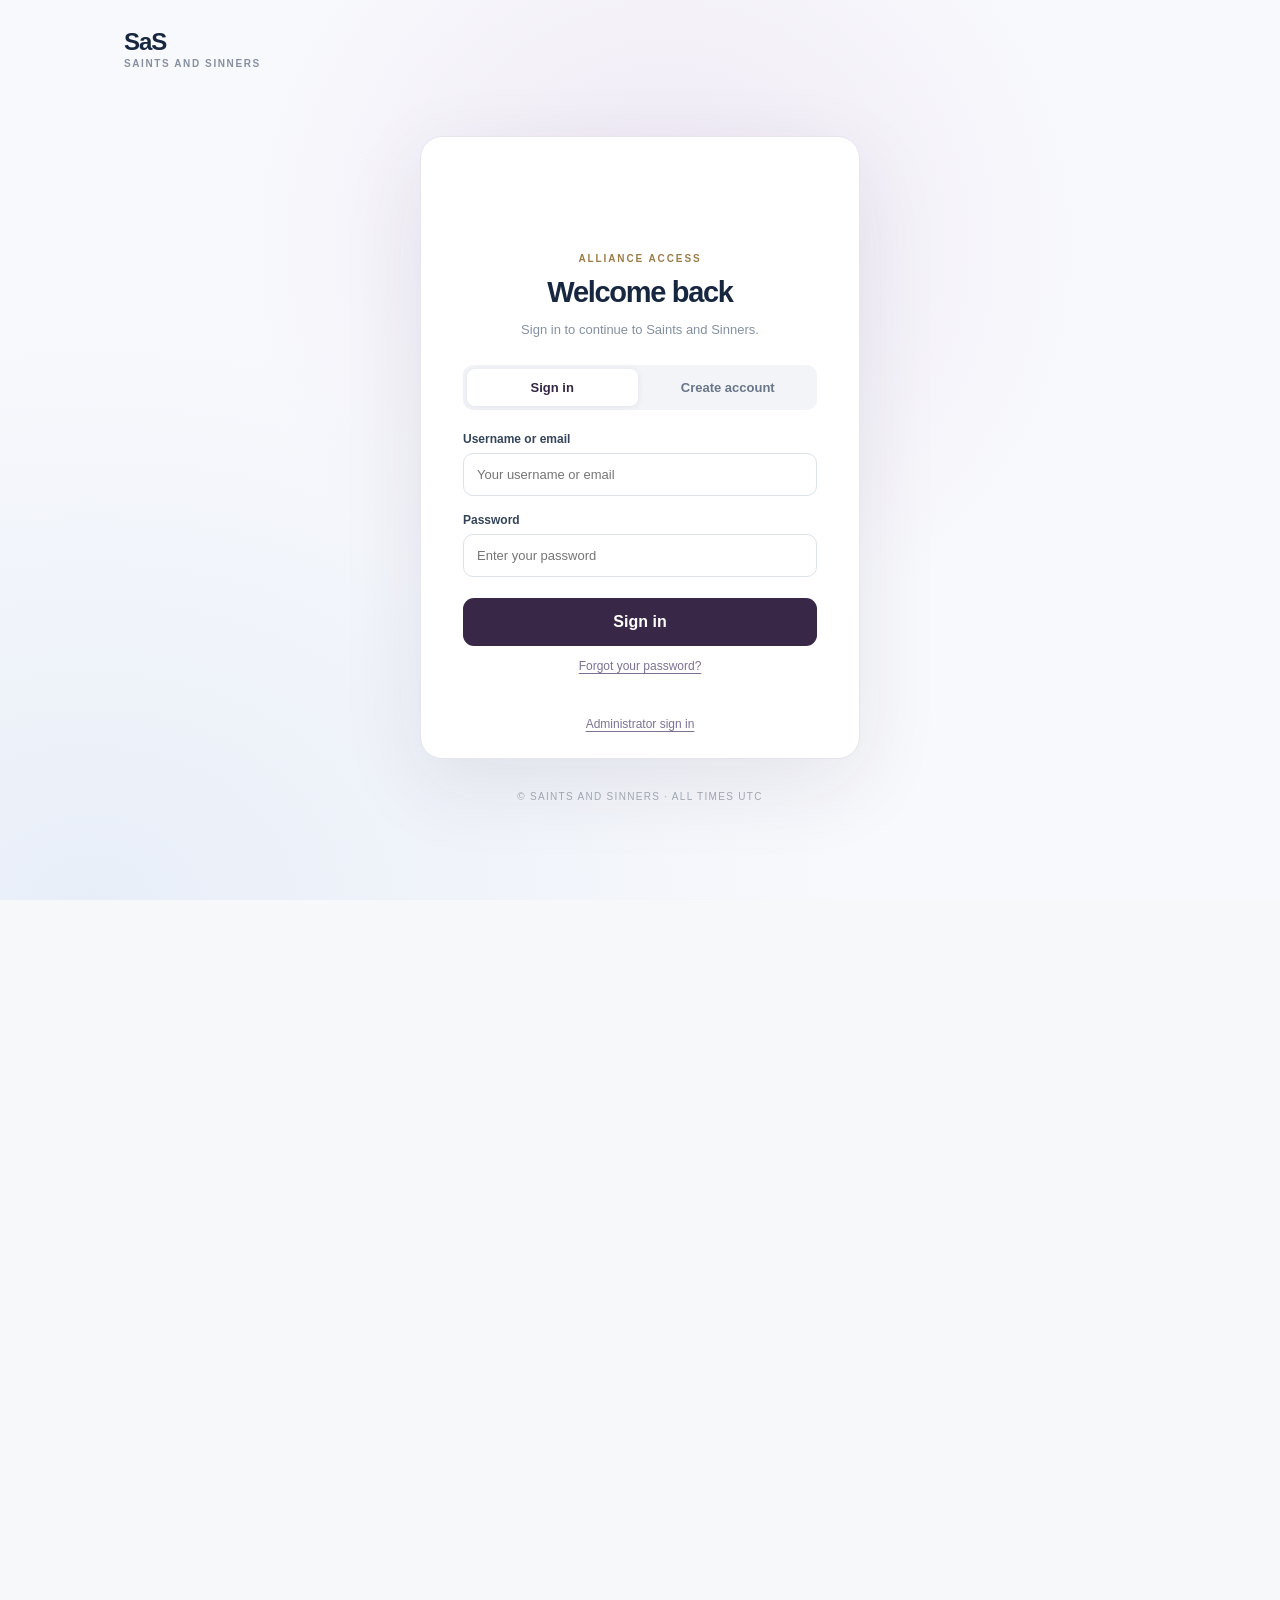
==== commit 63156a4b: "Add accessible thumb-friendly message action sheet for mobile chats" ====
--- a/index.html
+++ b/index.html
@@ -801,6 +801,13 @@
       </div>
     </form>
   </dialog>
+  <dialog id="rich-actions-dialog" class="dialog rich-actions-dialog" aria-label="Message actions">
+    <strong>Message actions</strong>
+    <button type="button" id="rich-action-reply" data-rich-reply="0">↩ Reply</button>
+    <button type="button" id="rich-action-edit" data-rich-edit="0" hidden>✎ Edit message</button>
+    <button type="button" id="rich-action-delete" data-rich-delete="0" hidden>Delete message</button>
+    <button type="button" data-rich-cancel>Cancel</button>
+  </dialog>
   <dialog id="rich-edit-dialog" class="dialog rich-dialog" aria-labelledby="rich-edit-title">
     <form id="rich-edit-form">
       <div class="dialog-top">
--- a/styles.css
+++ b/styles.css
@@ -1532,14 +1532,16 @@
 .rich-mention{background:rgba(155,119,204,.21);color:#513678;border-radius:4px;padding:0 2px}
 .rich-image-link{display:block;min-width:0;max-width:100%;overflow:hidden;border-radius:10px}
 .rich-image-link img{display:block;max-height:290px;max-width:100%;width:auto;height:auto;object-fit:contain}
-.rich-message-actions{position:relative;display:flex;justify-content:flex-end;min-height:19px}
-.rich-menu-trigger{width:27px;height:24px;display:grid;place-items:center;border:0;background:transparent;
+.rich-message-actions{position:relative;display:inline-flex;align-items:center;justify-content:center;min-height:0;flex:0 0 24px}
+.rich-menu-trigger{width:24px;height:19px;display:grid;place-items:center;border:0;background:transparent;
   color:#756580;font-size:22px;line-height:1;border-radius:8px;padding:0}
 .rich-menu-trigger:hover,.rich-menu-trigger:focus-visible{background:#e6dbee}
-.rich-message-menu{position:absolute;right:0;top:23px;display:flex;flex-direction:column;gap:1px;min-width:128px;
+.rich-message-menu{position:absolute;right:0;bottom:auto;top:calc(100% + 2px);display:flex;flex-direction:column;gap:1px;min-width:128px;
   z-index:8;border:1px solid #e8dbf1;background:#fff;border-radius:10px;padding:5px;
   box-shadow:0 8px 20px rgba(31,20,55,.15)}
 .rich-message-menu[hidden]{display:none!important}
+.rich-message-menu.opens-up{bottom:calc(100% + 2px);top:auto}
+.rich-message-menu.opens-right{left:0;right:auto}
 .rich-message-menu button{border:0;text-align:left;padding:10px 12px;white-space:nowrap;border-radius:7px;
   color:#352a47;font-size:13px;background:transparent}
 .rich-message-menu button:hover,.rich-message-menu button:focus-visible{background:#f0e9f9}
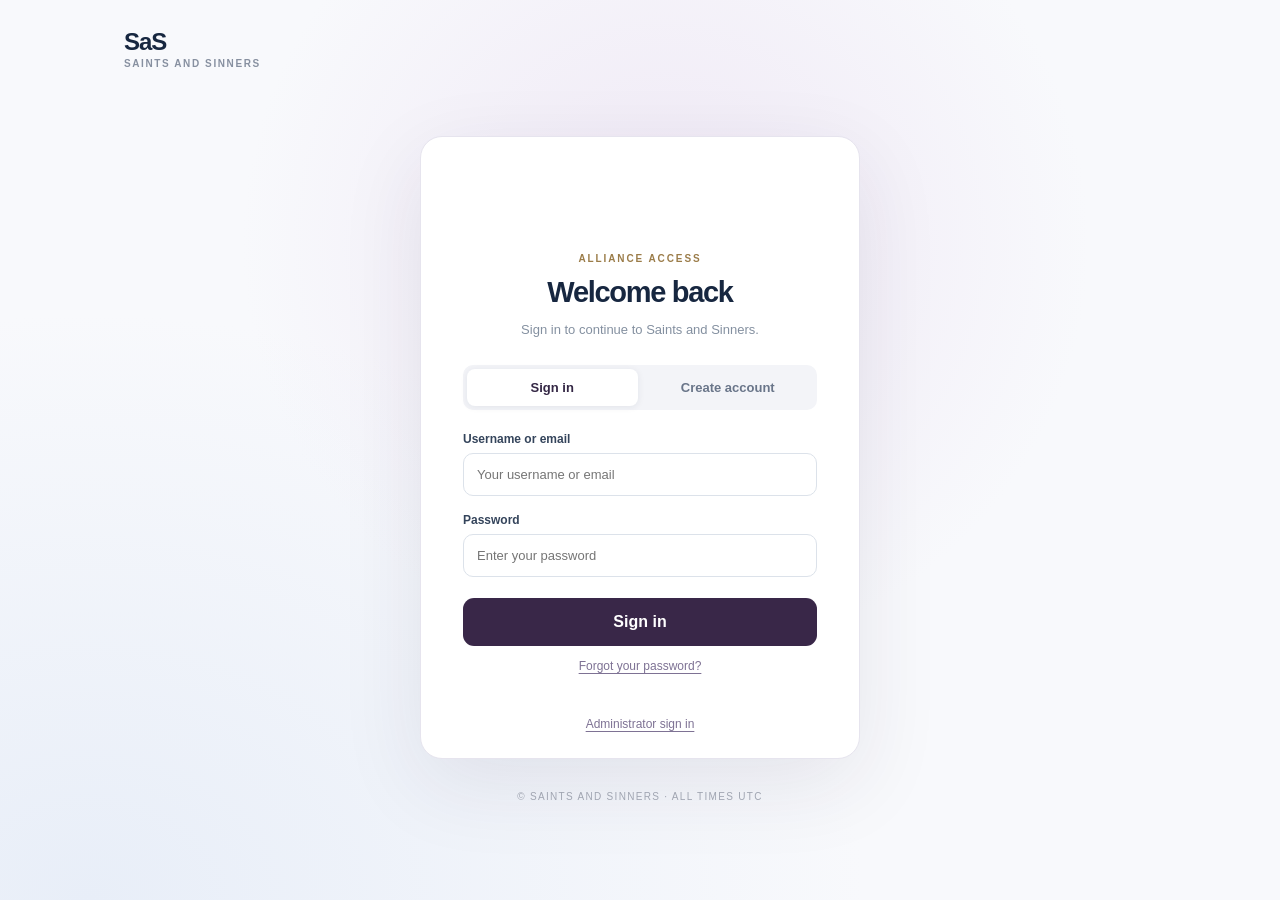
==== commit 6992859f: "Add themed SaS Messenger confirmation dialog for deleting messages and closing polls" ====
--- a/index.html
+++ b/index.html
@@ -808,6 +808,27 @@
     <button type="button" id="rich-action-delete" data-rich-delete="0" hidden>Delete message</button>
     <button type="button" data-rich-cancel>Cancel</button>
   </dialog>
+  <dialog id="rich-confirm-dialog" class="dialog rich-dialog rich-confirm-dialog"
+    aria-labelledby="rich-confirm-title" aria-describedby="rich-confirm-message">
+    <form id="rich-confirm-form">
+      <div class="dialog-top">
+        <div>
+          <span class="section-kicker">SAS MESSENGER</span>
+          <h2 id="rich-confirm-title">Please confirm</h2>
+        </div>
+        <button type="button" class="close-button" data-rich-confirm-cancel
+          aria-label="Cancel and close">×</button>
+      </div>
+      <p id="rich-confirm-message" class="rich-confirm-message"></p>
+      <p id="rich-confirm-error" class="form-error" role="alert" aria-live="polite"></p>
+      <div class="dialog-actions">
+        <button type="button" id="rich-confirm-cancel" class="small-button"
+          data-rich-confirm-cancel>Cancel</button>
+        <button type="submit" id="rich-confirm-submit"
+          class="danger-button rich-confirm-submit">Confirm</button>
+      </div>
+    </form>
+  </dialog>
   <dialog id="rich-edit-dialog" class="dialog rich-dialog" aria-labelledby="rich-edit-title">
     <form id="rich-edit-form">
       <div class="dialog-top">
--- a/styles.css
+++ b/styles.css
@@ -1600,3 +1600,26 @@
   .rich-image-link img{max-height:230px}
   .rich-message-menu button{min-height:40px}
 }
+
+
+/* Reliable mobile message actions: modal sheet instead of a popup clipped by
+   the chat history scrolling container. */
+.rich-actions-dialog{width:min(92vw,360px);max-width:92vw;max-height:60dvh;overflow-y:auto;
+  border:1px solid #eadff2;border-radius:18px;padding:16px;background:#fff;
+  box-shadow:0 20px 60px rgba(37,24,53,.23);color:#392b4e;gap:7px}
+.rich-actions-dialog[open]{display:grid}
+.rich-actions-dialog:not([open]),.rich-actions-dialog>[hidden]{display:none!important}
+.rich-actions-dialog>strong{font-size:13px;margin:0 0 5px}
+.rich-actions-dialog>button{width:100%;min-height:45px;display:block;border:0;
+  border-radius:10px;background:#f4effa;color:#4c3965;text-align:left;
+  padding:11px 14px;font-size:14px;font-weight:650}
+.rich-actions-dialog>button:hover,.rich-actions-dialog>button:focus-visible{background:#e8ddf3}
+.rich-actions-dialog>button[data-rich-delete]{background:#fff0f2;color:#ae3c52}
+.rich-actions-dialog>button[data-rich-cancel]{background:transparent;text-align:center}
+.rich-actions-dialog::backdrop{background:rgba(22,13,38,.37)}
+@media(max-width:750px){
+ .rich-actions-dialog[open]{position:fixed;top:auto;left:8px;right:8px;
+   bottom:max(9px,env(safe-area-inset-bottom,0px));margin:0 auto;
+   width:min(calc(100vw - 16px),460px);max-width:calc(100vw - 16px);
+   border-radius:19px;padding:14px}
+}
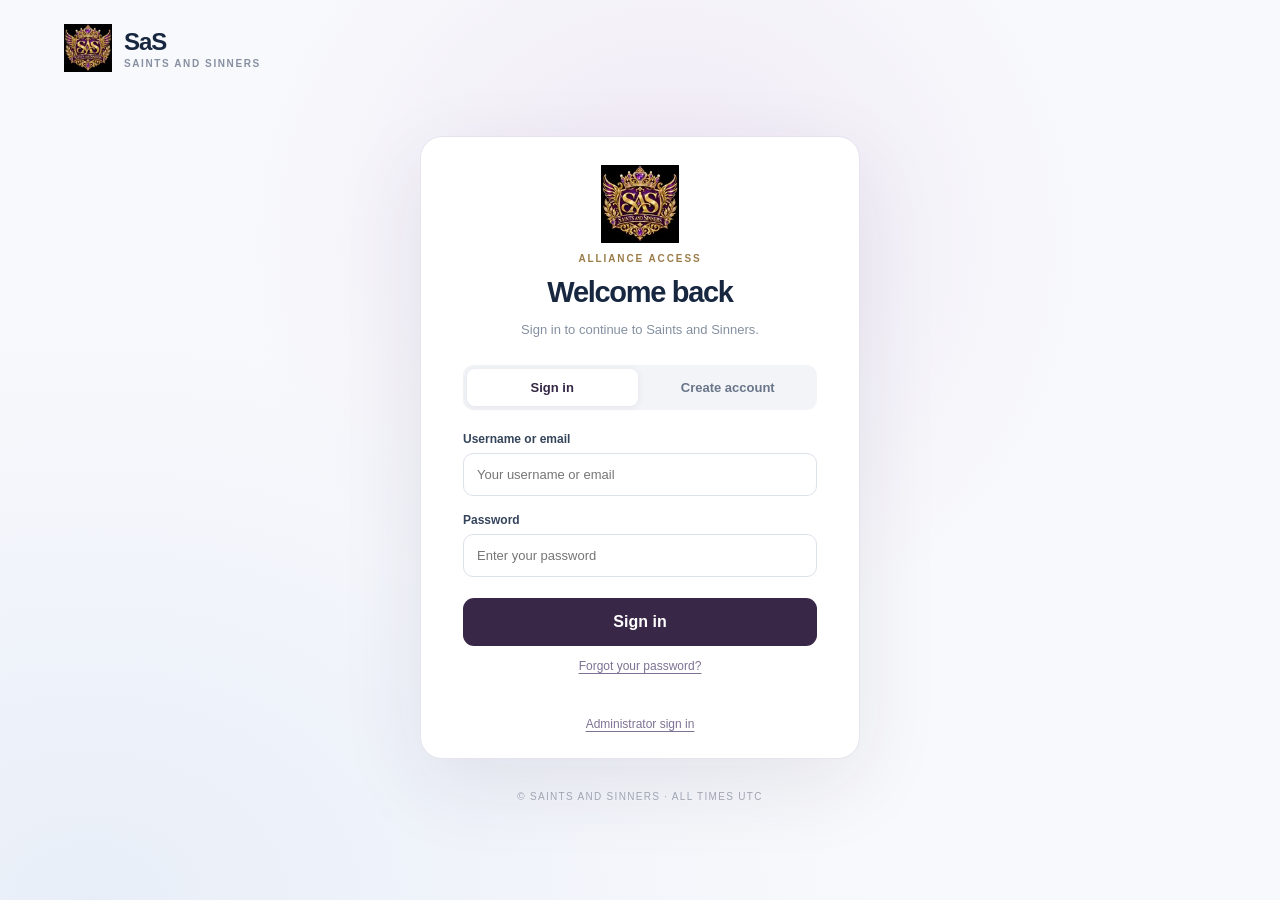
==== commit 882bfd3c: "Add group-chat plus button and invitation popup with See Chat History switch" ====
--- a/index.html
+++ b/index.html
@@ -482,6 +482,9 @@
                   <span id="messenger-active-detail">Select a conversation to get started.</span>
                   <span id="rich-typing" role="status" aria-live="polite"></span>
                 </div>
+                <button type="button" id="messenger-add-players"
+                  class="messenger-add-players" aria-label="Invite players to this group"
+                  title="Add players" hidden>+</button>
               </div>
               <div class="messenger-history" id="messenger-history" role="log" aria-live="polite" aria-relevant="additions text">
                 <div class="messenger-empty">No Conversation has been Made</div>
@@ -638,6 +641,41 @@
       </div>
     </form>
   </dialog>
+  <dialog id="messenger-invite-dialog" class="dialog messenger-group-dialog messenger-invite-dialog"
+    aria-labelledby="messenger-invite-title">
+    <form id="messenger-invite-form">
+      <div class="dialog-top">
+        <div>
+          <span class="section-kicker">SAS MESSENGER</span>
+          <h2 id="messenger-invite-title">Add players to group</h2>
+        </div>
+        <button type="button" class="close-button" data-close="messenger-invite-dialog"
+          aria-label="Close invitation popup">×</button>
+      </div>
+      <p class="accounts-muted">Select approved players to invite. They must accept the invitation before joining.</p>
+      <label for="messenger-invite-search">Find players</label>
+      <input id="messenger-invite-search" type="search" autocomplete="off"
+        placeholder="Search username or in-game name">
+      <div id="messenger-invite-players" class="messenger-player-picker"
+        role="group" aria-label="Select players to invite"></div>
+      <p id="messenger-invite-selected" class="accounts-muted">0 players selected</p>
+      <label class="messenger-history-choice" for="messenger-invite-history">
+        <span>
+          <strong>See Chat History</strong>
+          <small>Allow invited players to read messages sent before they joined.</small>
+        </span>
+        <input id="messenger-invite-history" type="checkbox" role="switch"
+          aria-label="See Chat History" aria-describedby="messenger-invite-history-state">
+        <span class="messenger-switch-track" aria-hidden="true"></span>
+        <b id="messenger-invite-history-state">No</b>
+      </label>
+      <p id="messenger-invite-error" class="form-error" role="alert" aria-live="polite"></p>
+      <div class="dialog-actions">
+        <button type="button" class="small-button" data-close="messenger-invite-dialog">Cancel</button>
+        <button type="submit" id="messenger-invite-send" class="primary-button">Send Request to Join</button>
+      </div>
+    </form>
+  </dialog>
   <dialog id="account-detail-dialog" class="dialog">
     <div class="dialog-top"><div><span class="section-kicker">SaS – ACCOUNTS</span><h2>Player account details</h2></div>
       <button type="button" class="close-button" data-close="account-detail-dialog" aria-label="Close">×</button></div>
@@ -808,27 +846,6 @@
     <button type="button" id="rich-action-delete" data-rich-delete="0" hidden>Delete message</button>
     <button type="button" data-rich-cancel>Cancel</button>
   </dialog>
-  <dialog id="rich-confirm-dialog" class="dialog rich-dialog rich-confirm-dialog"
-    aria-labelledby="rich-confirm-title" aria-describedby="rich-confirm-message">
-    <form id="rich-confirm-form">
-      <div class="dialog-top">
-        <div>
-          <span class="section-kicker">SAS MESSENGER</span>
-          <h2 id="rich-confirm-title">Please confirm</h2>
-        </div>
-        <button type="button" class="close-button" data-rich-confirm-cancel
-          aria-label="Cancel and close">×</button>
-      </div>
-      <p id="rich-confirm-message" class="rich-confirm-message"></p>
-      <p id="rich-confirm-error" class="form-error" role="alert" aria-live="polite"></p>
-      <div class="dialog-actions">
-        <button type="button" id="rich-confirm-cancel" class="small-button"
-          data-rich-confirm-cancel>Cancel</button>
-        <button type="submit" id="rich-confirm-submit"
-          class="danger-button rich-confirm-submit">Confirm</button>
-      </div>
-    </form>
-  </dialog>
   <dialog id="rich-edit-dialog" class="dialog rich-dialog" aria-labelledby="rich-edit-title">
     <form id="rich-edit-form">
       <div class="dialog-top">
--- a/styles.css
+++ b/styles.css
@@ -1623,3 +1623,44 @@
    width:min(calc(100vw - 16px),460px);max-width:calc(100vw - 16px);
    border-radius:19px;padding:14px}
 }
+
+
+/* Branded confirmations replace browser-native confirm() for Messenger actions.
+   This dialog lives outside the scroll-clipped mobile chat and remains visible. */
+.rich-confirm-dialog{
+  box-sizing:border-box;
+  width:min(92vw,390px);
+  max-width:92vw;
+  max-height:calc(100dvh - 32px);
+  margin:auto;
+  padding:24px;
+  border:1px solid #e9daef;
+  border-radius:20px;
+  box-shadow:0 24px 75px rgba(34,20,57,.28);
+  background:#fff;
+}
+.rich-confirm-dialog .dialog-top{margin-bottom:15px;padding-bottom:15px}
+.rich-confirm-dialog h2{font-size:21px;line-height:1.2;overflow-wrap:anywhere}
+.rich-confirm-message{color:#6b6376;font-size:14px;line-height:1.6;margin:0;overflow-wrap:anywhere}
+.rich-confirm-dialog .form-error:empty{display:none}
+.rich-confirm-dialog .dialog-actions{gap:10px;margin-top:23px;flex-wrap:nowrap}
+.rich-confirm-dialog .dialog-actions button{
+  min-width:0;
+  flex:1 1 0;
+  min-height:44px;
+  margin:0;
+  padding:11px 12px;
+  font-weight:750;
+  border-radius:10px;
+  text-align:center;
+}
+.rich-confirm-dialog .rich-confirm-submit{background:#6c4594;border-color:#6c4594;color:white}
+.rich-confirm-dialog .rich-confirm-submit.rich-confirm-danger{background:#b33b51;border-color:#b33b51;color:white}
+.rich-confirm-dialog .rich-confirm-submit:hover{filter:brightness(.95)}
+.rich-confirm-dialog button:disabled{opacity:.55;cursor:wait}
+.rich-confirm-dialog::backdrop{background:rgba(20,14,32,.52);backdrop-filter:blur(5px)}
+@media(max-width:620px){
+  .rich-confirm-dialog{width:calc(100vw - 28px);max-width:calc(100vw - 28px);padding:20px}
+  .rich-confirm-dialog h2{font-size:20px}
+  .rich-confirm-dialog .dialog-actions{gap:8px}
+}
